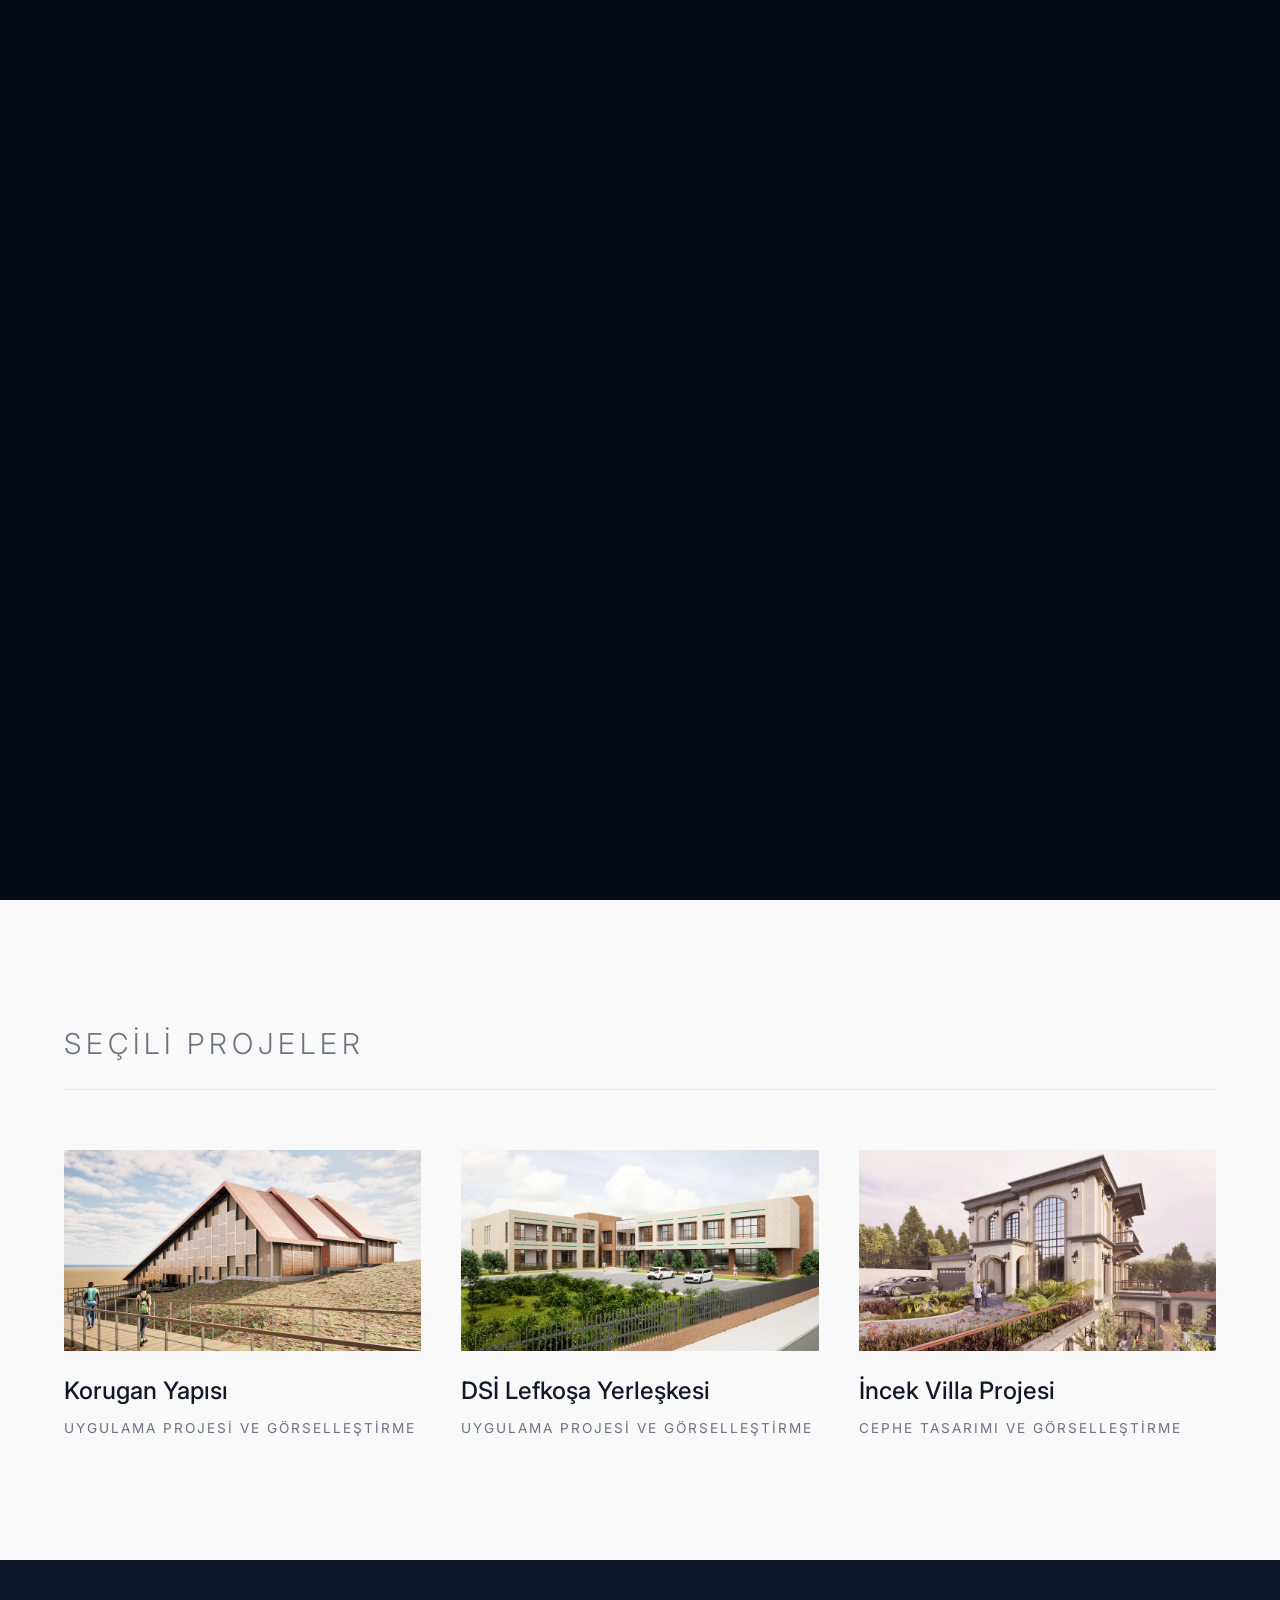
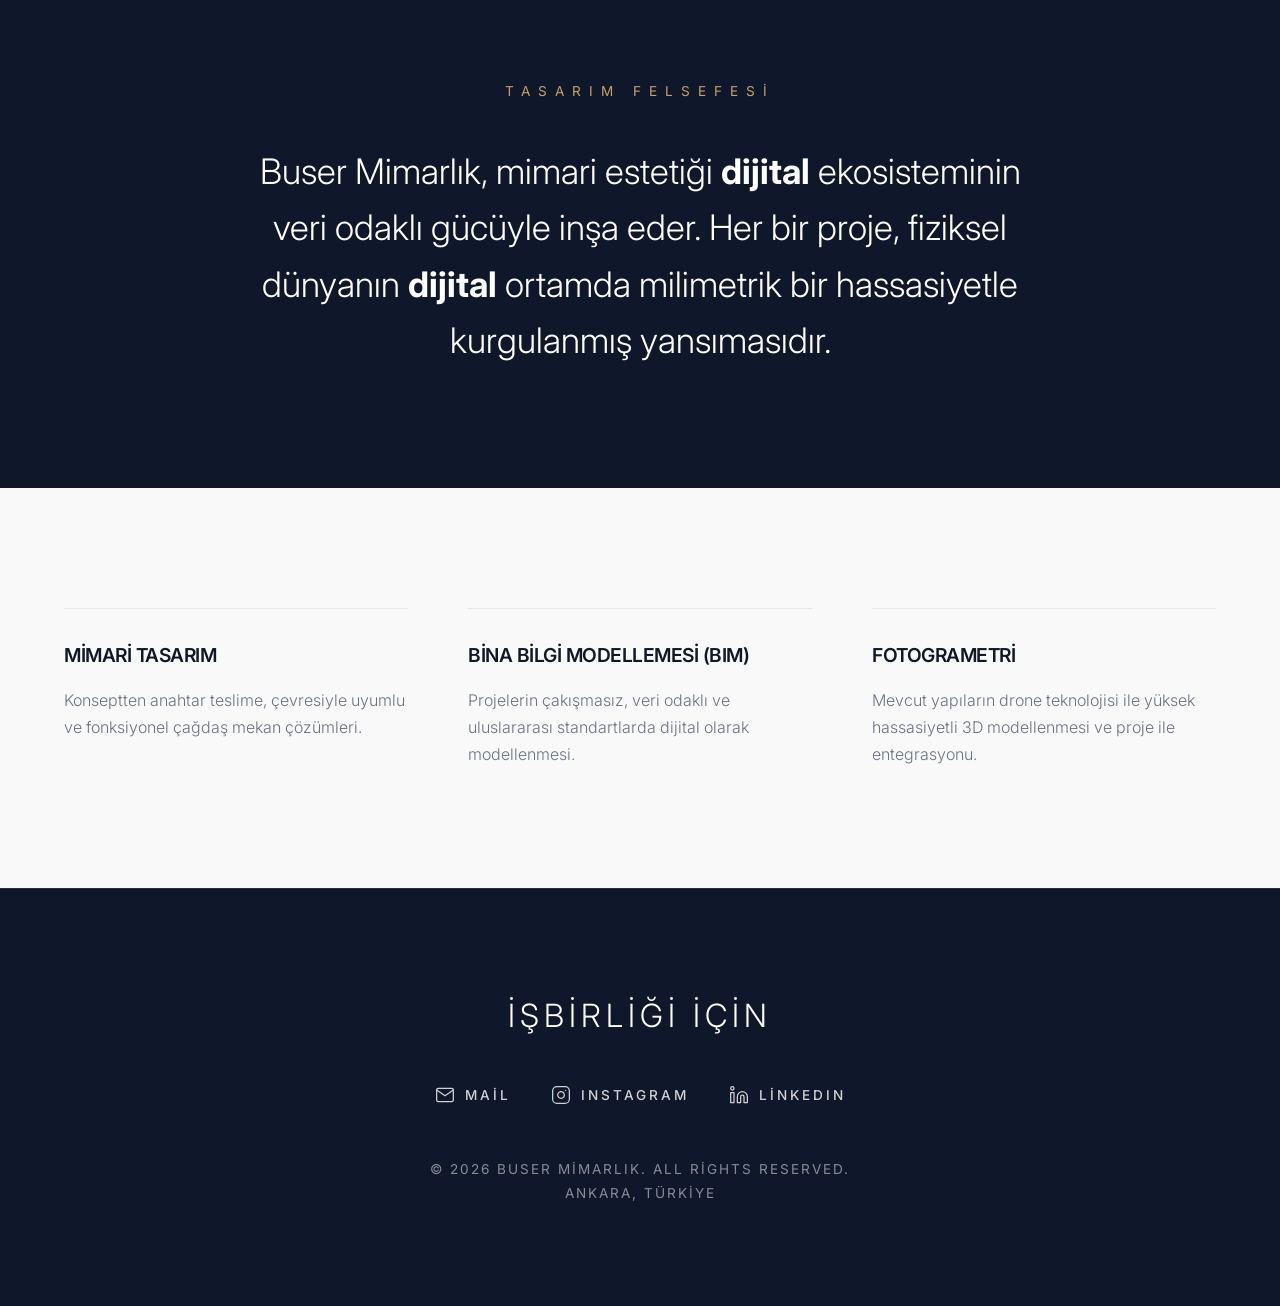
==== index.html @ 6a890575 "Update index.html" ====
<!DOCTYPE html>
<html lang="tr">
<head>
    <meta charset="UTF-8">
    <meta name="viewport" content="width=device-width, initial-scale=1.0">
    <title>Buser Mimarlık | Ankara Mimari Tasarım & BIM Merkezi</title>
    <meta name="description" content="Ankara merkezli Buser Mimarlık; BIM, Revit, Fotogrametri ve yenilikçi mimari tasarım alanlarında profesyonel hizmet sunmaktadır.">
    <meta name="keywords" content="Buser Mimarlık, Ankara Mimarlık Ofisi, BIM, Revit Tasarım, Fotogrametri, Mimari Proje">
    <meta name="author" content="Buser Mimarlık">
    <meta name="robots" content="index, follow">

    <link href="https://fonts.googleapis.com/css2?family=Inter:wght@300;400;500;600&family=Playfair+Display:wght@400;600&display=swap" rel="stylesheet">

    <style>
        /* AKICI KAYDIRMA */
        html { scroll-behavior: smooth; }

        /* KURUMSAL RENKLER VE TEMA (GÜNDÜZ MODU) */
        :root {
            --bg-dark: #0f172a; 
            --bg-light: #f9f9f9; 
            --bg-footer: #f3f4f6;
            --text-dark: #111827; 
            --text-light: #ffffff;
            --text-gray: #6b7280;
            --accent: #c9a063; 
            --border-color: #e5e7eb;
            --nav-bg: rgba(249, 249, 249, 0.95);
            --bg-about-modal: rgba(249, 249, 249, 0.75); 
            --transition-speed: 0.8s;
        }

        /* GECE MODU RENKLERİ */
        body.dark-theme {
            --bg-light: #040a14; 
            --bg-footer: #02050a; 
            --text-dark: #f8fafc; 
            --text-gray: #8ba0b5;
            --border-color: #0f1c30; 
            --nav-bg: rgba(4, 10, 20, 0.95);
            --bg-about-modal: rgba(4, 10, 20, 0.85); 
        }

        * { margin: 0; padding: 0; box-sizing: border-box; }

        body {
            font-family: 'Inter', sans-serif;
            background-color: var(--bg-dark); 
            color: var(--text-dark);
            line-height: 1.7;
            overflow-x: hidden;
            transition: background-color 0.5s ease, color 0.5s ease; 
        }
        /* --- YENİ: VİDEOLU AÇILIŞ (INTRO) EKRANI --- */
        #intro-screen {
            position: fixed; top: 0; left: 0; width: 100vw; height: 100vh;
            background-color: #040a14; /* Videonun arka planına uygun koyu renk */
            z-index: 9999; 
            display: flex; justify-content: center; align-items: center;
            transition: opacity 1s ease, visibility 1s ease;
        }
        
        #intro-video {
            width: 100%; height: 100%; 
            /* object-fit: cover videoyu tam ekrana yayar. Eğer logonun kesilmesini istemiyorsan 'contain' yapabilirsin */
            object-fit: cover; 
            pointer-events: none; /* Videoya tıklanmasını engeller */
        }

        /* Intro ekranını gizlemek için kullanılacak sınıf */
        .fade-out {
            opacity: 0;
            visibility: hidden;
        }

        /* 3D MESH ANİMASYONU CANVAS ALANI */
        #mesh-canvas {
            position: fixed; top: 0; left: 0; width: 100vw; height: 100vh;
            z-index: 1; pointer-events: none;
        }

        /* NAVBAR (MENÜ) */
        nav {
            position: fixed; top: 0; width: 100%; padding: 20px 50px;
            display: flex; justify-content: space-between; align-items: center;
            z-index: 100; background: var(--nav-bg);
            backdrop-filter: blur(10px); box-shadow: 0 1px 5px rgba(0,0,0,0.05);
            transition: all 0.5s ease;
        }
        .brand { display: flex; align-items: center; gap: 15px; text-decoration: none; }
/* YÜKLENEN LOGONUN YAZI İLE SENKRONİZE PARLAMASI */
        .brand img { 
            height: 40px; 
            width: auto; 
            /* Yazıdaki 10 saniyelik sayaç animasyonu ile aynı sürede çalışır */
            animation: logoDigitalGlow 6s infinite cubic-bezier(0.2, 0.8, 0.2, 1);
        }

        /* Logonun etrafına gölge (Drop Shadow) ile parlama verme */
        @keyframes logoDigitalGlow {
            0%, 50%, 100% { filter: drop-shadow(0 0 0px transparent); }
            52%, 94% { filter: drop-shadow(0 0 10px #0ea5e9) drop-shadow(0 0 20px #0ea5e9); } /* Gök mavisi elektriklenme */
            55%, 90% { filter: drop-shadow(0 0 10px rgba(201, 160, 99, 0.6)); } /* Bronz/Altın parlama */
        }
        .brand span { font-size: 20px; letter-spacing: 2px; font-weight: 600; color: var(--text-dark); transition: color 0.5s ease;}
        
        .nav-right { display: flex; align-items: center; gap: 40px; }
        .nav-links { list-style: none; display: flex; gap: 40px; }
        .nav-links li a { color: var(--text-dark); text-decoration: none; text-transform: uppercase; font-size: 12px; letter-spacing: 3px; font-weight: 500; transition: color 0.3s ease; cursor: pointer; }
        .nav-links li a:hover { color: var(--accent); }

/* --- DİJİTAL LOGO ANİMASYONU (SAYAÇ EFEKTİ VE BOŞLUKLU YAPI) --- */
        .brand-text-wrapper {
            display: flex;
            align-items: center;
            font-size: 20px;
            letter-spacing: 2px;
            font-weight: 600;
            color: var(--text-dark);
            overflow: hidden;
        }

        /* Tüm harfler (B, IM ve USER) aynı renk ve parlama döngüsüne girer (Siyah kalmaz) */
        .b-letter, .user-letters {
            animation: textDigitalGlow 6s infinite cubic-bezier(0.2, 0.8, 0.2, 1);
        }

        .im-letters {
            display: inline-block;
            max-width: 0; 
            opacity: 0;
            overflow: hidden;
            white-space: nowrap;
            /* YENİ: steps(3) komutu harflerin kayarak değil, 3 adımda "tık-tık-tık" (sayaç gibi) açılmasını sağlar */
            animation: textDigitalGlow 6s infinite, counterTick 6s infinite steps(3, end);
        }

        /* 1. Tüm yazının anlık mavi parlayıp Bronza dönme efekti */
        @keyframes textDigitalGlow {
            0%, 50%, 100% { color: var(--text-dark); text-shadow: none; }
            52%, 94% { color: #0ea5e9; text-shadow: 0 0 12px #0ea5e9, 0 0 20px #0ea5e9; } /* Sayaç açılırken ve kapanırken dijital mavi */
            55%, 90% { color: var(--accent); text-shadow: 0 0 15px rgba(201, 160, 99, 0.5); } /* BIM USER okunurken altın/bronz parlama */
        }

        /* 2. IM harflerinin sayaç gibi (tık-tık) açılıp kapanma efekti */
        @keyframes counterTick {
            0%, 50%, 100% { max-width: 0; opacity: 0; }
            52% { opacity: 1; } /* Mavi parlama anında görünür olmaya başla */
            55%, 90% { max-width: 40px; opacity: 1; } /* 3 adımda (I -> M -> Boşluk) tam açılır ve bekler */
            94% { max-width: 0; opacity: 1; } /* Hızla geri sayarak kapanır */
        }
        
        /* TEMA DEĞİŞTİRME BUTONU VE SVG AYARLARI */
        .theme-switch { cursor: pointer; display: flex; align-items: center; justify-content: center; color: var(--text-dark); transition: transform 0.3s ease, color 0.5s ease; }
        .theme-switch:hover { transform: scale(1.1) rotate(10deg); color: var(--accent); }
        .theme-switch svg { width: 22px; height: 22px; transition: all 0.3s ease; }
        
        .icon-sun { display: none; }
        .icon-moon { display: block; }
        body.dark-theme .icon-sun { display: block; }
        body.dark-theme .icon-moon { display: none; }

        .menu-btn { display: none; font-size: 28px; cursor: pointer; color: var(--text-dark); }

        /* BÖLÜM (SECTION) YAPILARI VE Z-INDEX SANDVİÇİ */
        section { width: 100%; }
        .container { max-width: 1400px; margin: 0 auto; padding: 120px 5vw; }

        .light-section { position: relative; z-index: 2; background-color: var(--bg-light); transition: background-color 0.5s ease; }
        .dark-section { position: relative; z-index: 0; background-color: transparent; color: var(--text-light); }
        .dark-section .container, .dark-section .hero-content { position: relative; z-index: 2; }

        /* HERO BÖLÜMÜ (GİRİŞ EKRANI) */
        .hero { 
            position: relative; width: 100%; height: 100vh; display: flex; flex-direction: column; 
            justify-content: center; align-items: center; text-align: center; z-index: 0; padding: 0 20px;
            background: linear-gradient(rgba(10, 10, 12, 0.85), rgba(10, 10, 12, 0.95)), 
                        url('images/hero-arkaplan.jpg') center/cover no-repeat; 
        }
        .hero h1 { font-size: clamp(2.5rem, 6vw, 4.5rem); font-weight: 300; letter-spacing: -2px; line-height: 1.1; margin-bottom: 20px; color: var(--text-light); }
        .hero p { font-size: 1.1rem; font-weight: 300; letter-spacing: 5px; text-transform: uppercase; color: var(--accent); margin-bottom: 50px; }
        .hero-btn { border: 1px solid var(--accent); padding: 15px 40px; color: var(--text-light); text-decoration: none; text-transform: uppercase; letter-spacing: 3px; font-size: 12px; transition: all 0.3s ease; }
        .hero-btn:hover { background-color: var(--accent); color: var(--bg-dark); }

        .section-title { font-size: 1.8rem; font-weight: 300; margin-bottom: 60px; text-transform: uppercase; letter-spacing: 5px; color: var(--text-gray); border-bottom: 1px solid var(--border-color); padding-bottom: 20px; transition: border-color 0.5s ease; }

        /* PROJELER ALANI */
        .grid-container { display: grid; grid-template-columns: repeat(auto-fit, minmax(350px, 1fr)); gap: 40px; }
        .project-card { cursor: pointer; position: relative; }
        .project-img-wrapper { overflow: hidden; aspect-ratio: 16/9; background-color: #f3f4f6; margin-bottom: 20px; }
        .project-img { width: 100%; height: 100%; object-fit: cover; transition: transform 0.7s ease; }
        .project-card:hover .project-img { transform: scale(1.05); }
        .project-info h3 { font-size: 1.5rem; font-weight: 500; color: var(--text-dark); transition: color 0.3s ease;}
        .project-card:hover .project-info h3 { color: var(--accent); }
        .project-info p { color: var(--text-gray); font-size: 0.85rem; text-transform: uppercase; letter-spacing: 2px; margin-top: 5px; }

        /* VİZYON ALANI */
        .about-content { text-align: center; max-width: 900px !important; }
        .about-subtitle { font-size: 0.85rem; text-transform: uppercase; letter-spacing: 8px; color: var(--accent); margin-bottom: 40px; display: block; }
        .about-text { font-size: 2.2rem; font-weight: 300; line-height: 1.6; }

        /* UZMANLIK ALANI */
        .services-grid { display: grid; grid-template-columns: repeat(auto-fit, minmax(300px, 1fr)); gap: 60px; }
        .service-item { border-top: 1px solid var(--border-color); padding-top: 30px; transition: border-color 0.5s ease; }
        .service-item h3 { font-size: 1.2rem; font-weight: 600; margin-bottom: 15px; text-transform: uppercase; letter-spacing: -0.5px; }
        .service-item p { color: var(--text-gray); font-weight: 300; }

        /* İLETİŞİM VE FOOTER */
        footer { 
            text-align: center; background-color: transparent; 
            border-top: 1px solid rgba(255, 255, 255, 0.1); position: relative; z-index: 0; 
        }
        footer .container { padding: 100px 20px; position: relative; z-index: 2; color: var(--text-light); }
        footer h2 { font-size: 2rem; font-weight: 300; text-transform: uppercase; letter-spacing: 5px; margin-bottom: 40px; }
        
        /* GÜNCELLENDİ: Sosyal Linkler ve İkonlar */
        .social-links { 
            display: flex; justify-content: center; gap: 40px; margin-bottom: 50px; flex-wrap: wrap; 
        }
        .social-links a { 
            display: flex; align-items: center; gap: 10px; /* İkon ve metni yan yana hizalar */
            color: var(--text-light); text-decoration: none; text-transform: uppercase; 
            letter-spacing: 3px; font-size: 0.85rem; font-weight: 500; 
            transition: all 0.3s ease; position: relative; opacity: 0.8; 
        }
        /* İkonların zıplama efekti */
        .social-links a svg { transition: transform 0.3s ease; width: 20px; height: 20px; }
        .social-links a:hover { color: var(--accent); opacity: 1; }
        .social-links a:hover svg { transform: translateY(-3px); }
        
        /* Alt çizgi efekti (Sadece metin kısmı altında kalsın diye left/width ayarını güncelledik) */
        .social-links a::after { content: ''; position: absolute; width: 0; height: 1px; bottom: -5px; left: 0; background-color: var(--accent); transition: width 0.3s ease; }
        .social-links a:hover::after { width: 100%; }
        
        .footer-bottom { 
            color: rgba(255, 255, 255, 0.5); font-size: 0.85rem; text-transform: uppercase; 
            letter-spacing: 2px; margin-top: 20px; line-height: 1.8;
        }

        /* --- BAŞA DÖN BUTONU --- */
        #scrollTopBtn {
            position: fixed; bottom: 40px; right: 40px; width: 50px; height: 50px;
            background-color: var(--accent); color: #fff; border-radius: 50%;
            display: flex; align-items: center; justify-content: center;
            cursor: pointer; z-index: 99; opacity: 0; visibility: hidden;
            transform: translateY(20px); transition: all 0.4s ease;
            box-shadow: 0 4px 15px rgba(0,0,0,0.2); border: none; outline: none;
        }
        #scrollTopBtn.show { opacity: 1; visibility: visible; transform: translateY(0); }
        #scrollTopBtn:hover { background-color: var(--text-dark); transform: translateY(-5px); }
        #scrollTopBtn svg { width: 24px; height: 24px; }

        /* --- GENEL MODAL AYARLARI --- */
        .modal-overlay { display: none; position: fixed; top: 0; left: 0; width: 100%; height: 100%; background-color: rgba(10, 10, 12, 0.9); backdrop-filter: blur(8px); z-index: 1000; overflow-y: auto; padding: 40px 20px; opacity: 0; transition: opacity 0.4s ease; }
        .modal-overlay.active { display: block; opacity: 1; }
        .modal-close-btn { position: absolute; top: 20px; right: 25px; font-size: 40px; font-weight: 300; color: #ffffff; cursor: pointer; z-index: 10; line-height: 1; transition: color 0.3s ease; text-shadow: 0 2px 4px rgba(0,0,0,0.5); }
        .modal-close-btn:hover { color: var(--accent); }
        
        /* PROJE MODALI ÖZEL */
        .modal-content { background-color: var(--bg-light); max-width: 1000px; margin: 0 auto; position: relative; border-radius: 4px; overflow: hidden; transform: translateY(50px); transition: transform 0.4s ease, background-color 0.5s ease; }
        .modal-overlay.active .modal-content { transform: translateY(0); }
        .modal-header-img { width: 100%; height: 50vh; object-fit: cover; }
        .modal-body { padding: 50px; }
        .modal-title { font-size: 2.5rem; font-weight: 400; font-family: 'Playfair Display', serif; color: var(--text-dark); margin-bottom: 10px; transition: color 0.5s ease; }
        .modal-category { font-size: 0.9rem; text-transform: uppercase; letter-spacing: 3px; color: var(--accent); margin-bottom: 30px; }
        .modal-desc { font-size: 1.1rem; color: var(--text-gray); line-height: 1.8; margin-bottom: 40px; transition: color 0.5s ease;}
        .modal-gallery { display: grid; grid-template-columns: repeat(auto-fit, minmax(250px, 1fr)); gap: 20px; }
        .modal-gallery img { width: 100%; aspect-ratio: 4/3; object-fit: cover; border-radius: 2px; }

        /* HAKKIMDA MODALI (BUZLU CAM EFEKTİ) */
        #aboutMeModal.modal-overlay {
            background-color: rgba(10, 10, 12, 0.4); 
            backdrop-filter: none; 
        }
        #aboutMeModal .modal-content {
            background-color: var(--bg-about-modal); 
            backdrop-filter: blur(15px); 
            -webkit-backdrop-filter: blur(15px);
            border: 1px solid rgba(201, 160, 99, 0.3); 
            box-shadow: 0 25px 50px rgba(0,0,0,0.3);
        }
        
        .about-me-grid { display: grid; grid-template-columns: 1fr 1.5fr; gap: 40px; padding: 50px; }
        .about-me-img-wrapper { width: 100%; aspect-ratio: 3/4; overflow: hidden; border-radius: 4px; }
        .about-me-img { width: 100%; height: 100%; object-fit: cover; }
        .cv-section-title { font-size: 1.1rem; font-weight: 600; color: var(--text-dark); margin-top: 30px; margin-bottom: 10px; text-transform: uppercase; letter-spacing: 2px; transition: color 0.5s ease; }
        .cv-list { list-style: none; color: var(--text-gray); line-height: 1.8; font-weight: 300; transition: color 0.5s ease; }
        .cv-list li { margin-bottom: 5px; }

        /* AŞAĞI KAYDIRMA ANİMASYONLARI */
        .hidden-anim { opacity: 0; transform: translateY(40px); transition: all var(--transition-speed) ease-out; }
        .show-anim { opacity: 1; transform: translateY(0); }

/* MOBİL EKRAN UYUMU */
        @media screen and (max-width: 768px) {
            nav { padding: 15px 20px; }
            .menu-btn { display: block; }
            .nav-links { position: absolute; top: 70px; left: -100%; flex-direction: column; background-color: var(--nav-bg); width: 100%; text-align: center; padding: 30px 0; transition: left 0.4s ease; gap: 25px; }
            .nav-links.active { left: 0; }
            .about-me-grid { grid-template-columns: 1fr; padding: 30px 20px; }
            .about-me-img-wrapper { aspect-ratio: 1/1; }
            .modal-body { padding: 30px 20px; }
            #scrollTopBtn { bottom: 20px; right: 20px; width: 40px; height: 40px; }
            
            /* ---> YENİ EKLENEN KISIM BURASI <--- */
            
            /* Mobilde açılış ekranının arka planını bembeyaz yapar */
            #intro-screen {
                background-color: #ffffff; 
            }

            /* Mobilde videonun kesilmesini engeller */
            #intro-video { 
                object-fit: contain; 
                padding: 20px; 
            }
        }
    </style>
</head>
<body>

    <div id="intro-screen">
        <video id="intro-video" muted autoplay playsinline>
            <source src="images/intro.mp4" type="video/mp4">
            Tarayıcınız video etiketini desteklemiyor.
        </video>
    </div>

    <canvas id="mesh-canvas"></canvas>

<nav>
        <a href="#home" class="brand">
            <img src="images/BUSERMIM-LOGO1.png" alt="Buser Mimarlık Logosu">
            <div class="brand-text-wrapper">
                <span class="b-letter">B</span><span class="im-letters">IM&nbsp;</span><span class="user-letters">USER</span>
            </div>
        </a>
        
        <div class="nav-right">
            <ul class="nav-links" id="navLinks">
                <li><a href="#projects" onclick="toggleMenu()">Projeler</a></li>
                <li><a href="#about" onclick="toggleMenu()">Vizyon</a></li>
                <li><a href="#services" onclick="toggleMenu()">Uzmanlık</a></li>
                <li><a onclick="openAboutModal(); toggleMenu();">Hakkımda</a></li>
                <li><a href="#contact" onclick="toggleMenu()">İletişim</a></li>
            </ul>
            
            <div class="theme-switch" onclick="toggleTheme()" title="Temayı Değiştir">
                <svg class="icon-moon" xmlns="http://www.w3.org/2000/svg" viewBox="0 0 24 24" fill="none" stroke="currentColor" stroke-width="1.5" stroke-linecap="round" stroke-linejoin="round">
                    <path d="M21 12.79A9 9 0 1 1 11.21 3 7 7 0 0 0 21 12.79z"></path>
                </svg>
                <svg class="icon-sun" xmlns="http://www.w3.org/2000/svg" viewBox="0 0 24 24" fill="none" stroke="currentColor" stroke-width="1.5" stroke-linecap="round" stroke-linejoin="round">
                    <circle cx="12" cy="12" r="5"></circle>
                    <line x1="12" y1="1" x2="12" y2="3"></line>
                    <line x1="12" y1="21" x2="12" y2="23"></line>
                    <line x1="4.22" y1="4.22" x2="5.64" y2="5.64"></line>
                    <line x1="18.36" y1="18.36" x2="19.78" y2="19.78"></line>
                    <line x1="1" y1="12" x2="3" y2="12"></line>
                    <line x1="21" y1="12" x2="23" y2="12"></line>
                    <line x1="4.22" y1="19.78" x2="5.64" y2="18.36"></line>
                    <line x1="18.36" y1="5.64" x2="19.78" y2="4.22"></line>
                </svg>
            </div>
            <div class="menu-btn" onclick="toggleMenu()">☰</div>
        </div>
    </nav>

    <section id="home" class="hero dark-section">
        <div class="hero-content hidden-anim">
            <h1>Dijital Hassasiyet. <br> Mimari Gerçeklik.</h1>
            <p>BIM & İnovatif Uygulanabilir Tasarımlar</p>
            <a href="#projects" class="hero-btn">İşleri Keşfet</a>
        </div>
    </section>

    <section id="projects" class="light-section">
        <div class="container">
            <h2 class="section-title hidden-anim">Seçili Projeler</h2>
            <div class="grid-container" id="project-container"></div>
        </div>
    </section>

    <section id="about" class="dark-section">
        <div class="container about-content hidden-anim">
            <span class="about-subtitle">Tasarım Felsefesi</span>
            <p class="about-text">
                Buser Mimarlık, mimari estetiği <strong>dijital</strong> ekosisteminin veri odaklı gücüyle inşa eder. Her bir proje, fiziksel dünyanın <strong>dijital</strong> ortamda milimetrik bir hassasiyetle kurgulanmış yansımasıdır.
            </p>
        </div>
    </section>

    <section id="services" class="light-section">
        <div class="container">
            <div class="services-grid">
                <div class="service-item hidden-anim" style="transition-delay: 0s;">
                    <h3>Mimari Tasarım</h3>
                    <p>Konseptten anahtar teslime, çevresiyle uyumlu ve fonksiyonel çağdaş mekan çözümleri.</p>
                </div>
                <div class="service-item hidden-anim" style="transition-delay: 0.2s;">
                    <h3>Bina Bilgi Modellemesi (BIM)</h3>
                    <p>Projelerin çakışmasız, veri odaklı ve uluslararası standartlarda dijital olarak modellenmesi.</p>
                </div>
                <div class="service-item hidden-anim" style="transition-delay: 0.4s;">
                    <h3>Fotogrametri</h3>
                    <p>Mevcut yapıların drone teknolojisi ile yüksek hassasiyetli 3D modellenmesi ve proje ile entegrasyonu.</p>
                </div>
            </div>
        </div>
    </section>

    <footer id="contact" class="dark-section">
        <div class="container hidden-anim">
            <h2>İşbirliği İçin</h2>
            
            <div class="social-links">
                <a href="mailto:info@busermimarlik.com" title="Bize E-posta Gönderin">
                    <svg xmlns="http://www.w3.org/2000/svg" viewBox="0 0 24 24" fill="none" stroke="currentColor" stroke-width="1.5" stroke-linecap="round" stroke-linejoin="round">
                        <path d="M4 4h16c1.1 0 2 .9 2 2v12c0 1.1-.9 2-2 2H4c-1.1 0-2-.9-2-2V6c0-1.1.9-2 2-2z"></path>
                        <polyline points="22,6 12,13 2,6"></polyline>
                    </svg>
                    Mail
                </a>
                
                <a href="https://www.instagram.com/busermimarlik/" target="_blank" title="Instagram Profilimiz">
                    <svg xmlns="http://www.w3.org/2000/svg" viewBox="0 0 24 24" fill="none" stroke="currentColor" stroke-width="1.5" stroke-linecap="round" stroke-linejoin="round">
                        <rect x="2" y="2" width="20" height="20" rx="5" ry="5"></rect>
                        <path d="M16 11.37A4 4 0 1 1 12.63 8 4 4 0 0 1 16 11.37z"></path>
                        <line x1="17.5" y1="6.5" x2="17.51" y2="6.5"></line>
                    </svg>
                    Instagram
                </a>
                
                <a href="https://tr.linkedin.com/company/busermimarlik" target="_blank" title="LinkedIn Profilimiz">
                    <svg xmlns="http://www.w3.org/2000/svg" viewBox="0 0 24 24" fill="none" stroke="currentColor" stroke-width="1.5" stroke-linecap="round" stroke-linejoin="round">
                        <path d="M16 8a6 6 0 0 1 6 6v7h-4v-7a2 2 0 0 0-2-2 2 2 0 0 0-2 2v7h-4v-7a6 6 0 0 1 6-6z"></path>
                        <rect x="2" y="9" width="4" height="12"></rect>
                        <circle cx="4" cy="4" r="2"></circle>
                    </svg>
                    LinkedIn
                </a>
            </div>
            
            <p class="footer-bottom">
                &copy; <span id="currentYear"></span> Buser Mimarlık. All Rights Reserved. <br>
                Ankara, Türkiye
            </p>
            
        </div>
    </footer>

    <div id="projectModal" class="modal-overlay">
        <div class="modal-content">
            <span class="modal-close-btn" onclick="closeModal()">&times;</span>
            <img id="modalImg" src="" alt="Proje Kapak Fotoğrafı" class="modal-header-img">
            <div class="modal-body">
                <h2 id="modalTitle" class="modal-title">Proje Adı</h2>
                <p id="modalCategory" class="modal-category">Kategori / Yıl</p>
                <p id="modalDesc" class="modal-desc">Proje detayı...</p>
                <div id="modalGallery" class="modal-gallery"></div>
            </div>
        </div>
    </div>

    <div id="aboutMeModal" class="modal-overlay">
        <div class="modal-content">
            <span class="modal-close-btn" onclick="closeAboutModal()">&times;</span>
            
            <div class="about-me-grid">
                <div class="about-me-img-wrapper">
                    <img src="images/senin-fotografin.jpg" alt="Halil Sertaç Dayılar" class="about-me-img" onerror="this.src='https://images.unsplash.com/photo-1560250097-0b93528c311a?q=80&w=800'">
                </div>
                
                <div class="about-me-text">
                    <h2 class="modal-title">Halil Sertaç Dayılar</h2>
                    <p class="modal-category">Kurucu Mimar & BIM Uzmanı</p>
                    
                    <p class="modal-desc">
                        Mimari tasarımı veri odaklı teknolojilerle birleştiren yenilikçi bir vizyona sahibim. Estetik ve fonksiyonelliği, modern dünyanın ihtiyaçları ve sürdürülebilirlik ilkeleri çerçevesinde yeniden yorumluyorum.
                    </p>
                    
                    <h4 class="cv-section-title">Eğitim</h4>
                    <ul class="cv-list">
                        <li>• Yıldız Teknik Üniversitesi - Mimarlık Fakültesi</li>
                        <li>• BuildingSMART Profesyonel Sertifikasyon (PCERT)</li>
                        <li>• İleri Seviye Revit Eğitimi (TMMOB İstanbul Büyükkent Şubesi)</li>
                    </ul>

                    <h4 class="cv-section-title">Uzmanlık & Yazılım</h4>
                    <ul class="cv-list">
                        <li>• BIM (Building Information Modeling)</li>
                        <li>• Autodesk Revit, Navisworks</li>
                        <li>• Fotogrametri & 3D Modelleme</li>
                    </ul>
                    
                    <h4 class="cv-section-title">Deneyim</h4>
                    <ul class="cv-list">
                        <li>• BUSER Mimarlık - Kurucu (Günümüz)</li>
                        <li>• NKY Mimarlık / Proje Koordinatörü-BIM Manager</li>
                        <li>• EMAY Uluslararası Mühendislik ve Müşavirlik A.Ş / Proje Koordinatörü-BIM Coordinator</li>
                        <li>• İLTAY Mimarlık / Proje Koordinatörü</li>
                        <li>• ULUS Mimarlık / Proje Koordinatörü</li>
                        <li>• DNA Mimarlık / Mimar</li>
                    </ul>
                </div>
            </div>
        </div>
    </div>

    <button id="scrollTopBtn" onclick="scrollToTop()" title="Başa Dön">
        <svg xmlns="http://www.w3.org/2000/svg" viewBox="0 0 24 24" fill="none" stroke="currentColor" stroke-width="1.5" stroke-linecap="round" stroke-linejoin="round">
            <line x1="12" y1="19" x2="12" y2="5"></line>
            <polyline points="5 12 12 5 19 12"></polyline>
        </svg>
    </button>

    <script>
        // --- YENİ: VİDEO BİTİŞ KONTROLÜ ---
        window.addEventListener('DOMContentLoaded', () => {
            const introScreen = document.getElementById('intro-screen');
            const introVideo = document.getElementById('intro-video');

            if (introVideo) {
                // Video oynamayı bitirdiğinde tetiklenecek olay
                introVideo.addEventListener('ended', () => {
                    // Saydamlaştırma sınıfını ekle
                    introScreen.classList.add('fade-out');
                    
                    // Geçiş animasyonu (1 saniye) bittikten sonra arkadan tamamen kaldır
                    setTimeout(() => { 
                        introScreen.style.display = 'none'; 
                    }, 1000);
                });

                // Güvenlik önlemi (Fallback):
                // Eğer video herhangi bir sebepten yüklenmezse veya hata verirse, site kilitli kalmasın diye
                // 6 saniye sonra intro ekranını otomatik olarak kapatırız.
                setTimeout(() => {
                    if(introScreen.style.display !== 'none') {
                        introScreen.classList.add('fade-out');
                        setTimeout(() => { introScreen.style.display = 'none'; }, 1000);
                    }
                }, 6000);
            }
        });

        // OTOMATİK YIL GÜNCELLEMESİ
        document.getElementById("currentYear").innerText = new Date().getFullYear();

        // TEMA DEĞİŞTİRME FONKSİYONU
        function toggleTheme() { document.body.classList.toggle('dark-theme'); }

        // 3D MESH CANVAS ANİMASYONU
        const canvas = document.getElementById('mesh-canvas');
        const ctx = canvas.getContext('2d');
        let particlesArray = [];
        let mouse = { x: null, y: null, radius: 130 }

        window.addEventListener('mousemove', function(event) { mouse.x = event.x; mouse.y = event.y; });
        window.addEventListener('mouseout', function() { mouse.x = undefined; mouse.y = undefined; });

        function setCanvasSize() { canvas.width = window.innerWidth; canvas.height = window.innerHeight; }

        class Particle {
            constructor() {
                this.x = Math.random() * canvas.width; this.y = Math.random() * canvas.height; 
                this.size = Math.random() * 2 + 1; this.speedX = Math.random() * 1 - 0.5; this.speedY = Math.random() * 1 - 0.5; 
            }
            update() {
                this.x += this.speedX; this.y += this.speedY;
                if (this.x < 0 || this.x > canvas.width) this.speedX *= -1;
                if (this.y < 0 || this.y > canvas.height) this.speedY *= -1;

                if (mouse.x != undefined && mouse.y != undefined) {
                    let dx = mouse.x - this.x; let dy = mouse.y - this.y;
                    let distance = Math.sqrt(dx * dx + dy * dy); 
                    if (distance < mouse.radius) {
                        const forceDirectionX = dx / distance; const forceDirectionY = dy / distance;
                        this.x -= forceDirectionX * 2; this.y -= forceDirectionY * 2;
                    }
                }
            }
            draw() {
                ctx.beginPath(); ctx.arc(this.x, this.y, this.size, 0, Math.PI * 2);
                ctx.fillStyle = 'rgba(201, 160, 99, 0.7)'; ctx.fill();
            }
        }

        function initMesh() {
            particlesArray = []; let numberOfParticles = (canvas.width * canvas.height) / 11000;
            for (let i = 0; i < numberOfParticles; i++) particlesArray.push(new Particle());
        }

        function animateMesh() {
            requestAnimationFrame(animateMesh); ctx.clearRect(0, 0, canvas.width, canvas.height); 
            for (let i = 0; i < particlesArray.length; i++) {
                particlesArray[i].update(); particlesArray[i].draw();
                for (let j = i; j < particlesArray.length; j++) {
                    const dx = particlesArray[i].x - particlesArray[j].x; const dy = particlesArray[i].y - particlesArray[j].y;
                    const distance = Math.sqrt(dx * dx + dy * dy);
                    if (distance < 120) {
                        ctx.beginPath(); ctx.strokeStyle = `rgba(201, 160, 99, ${1 - distance / 120})`; ctx.lineWidth = 0.8;
                        ctx.moveTo(particlesArray[i].x, particlesArray[i].y); ctx.lineTo(particlesArray[j].x, particlesArray[j].y);
                        ctx.stroke(); ctx.closePath();
                    }
                }
            }
        }

        window.addEventListener('resize', () => { setCanvasSize(); initMesh(); });
        setCanvasSize(); initMesh(); animateMesh();

        // MOBİL MENÜ
        function toggleMenu() { document.getElementById("navLinks").classList.toggle("active"); }

        // PROJELER VERİ TABANI
        const projeler = [
            { 
                ad: "Korugan Yapısı", tur: "Uygulama Projesi ve Görselleştirme", 
                gorsel: "images/korugan-1.jpg", 
                detay: "SEMA PROJE liderdiğinde, arkeolojik alanında kazı çalışmalarını ve eşsiz buluntuları doğa şartlarından korumak amacıyla tasarlanmış kanopi tasarımı. Tarihi dokuya zarar vermeden, çevresiyle uyumlu ve estetik bir strüktür kurgulanmıştır. Tüm çelik konstrüksiyon ve tarama verileri BIM süreçleriyle milimetrik olarak mimari ile koordine edilmiştir.", 
                galeri: ["images/korugan-2.jpg", "images/korugan-3.jpg"] 
            },
            { 
                ad: "DSİ Lefkoşa Yerleşkesi", tur: "Uygulama Projesi ve Görselleştirme", 
                gorsel: "images/dsi-1.jpg", 
                detay: "Devlet Su İşleri için tasarlanan modern ve fonksiyonel misafirhane, idari bina ve lojmanlardan oluşan bir yerleşke yapısının uygulama projeleri yapılmıştır. Enerji verimliliği ön planda tutularak, yerel cephe malzemeleri ile çift cidarlı mekanik giydirme cepheler tasarımın ana karakterini oluşturmuştur.Güneş enerjisi sitemleri ile sürdürülebilir bir yerleşke tasarımı hedeflenmiştir.", 
                galeri: ["images/dsi-2.jpg", "images/dsi-3.jpg"] 
            },
            { 
                ad: "İncek Villa Projesi", tur: "Cephe Tasarımı ve Görselleştirme", 
                gorsel: "images/villa-1.jpg", 
                detay: "Klasik mimarinin asaletini modern detaylarla harmanladığımız bu villa cephesi tasarımında, geniş cam yüzeyler ve kemerli formlarla aydınlık, ferah bir kompozisyon oluşturduk. Doğal taş dokulu yüzeylerin incelikli ferforje korkuluklar ve koyu renkli silmelerle zenginleştirildiği bu proje, yapıya zamansız ve prestijli bir karakter kazandırıyor.", 
                galeri: ["images/villa-2.jpg", "images/villa-3.jpg"] 
            }
        ];

        // PROJELERİ EKRANA BASMA
        const pContainer = document.getElementById('project-container');
        projeler.forEach((proje, index) => {
            const cardHTML = `
                <div class="project-card hidden-anim" style="transition-delay: ${index * 0.15}s;" onclick="openModal(${index})">
                    <div class="project-img-wrapper">
                        <img src="${proje.gorsel}" alt="${proje.ad}" class="project-img" onerror="this.src='https://images.unsplash.com/photo-1600596542815-ffad4c1539a9?q=80&w=800'">
                    </div>
                    <div class="project-info">
                        <h3>${proje.ad}</h3>
                        <p>${proje.tur}</p>
                    </div>
                </div>
            `;
            pContainer.innerHTML += cardHTML;
        });

        // MODAL KONTROLLERİ
        const projectModal = document.getElementById("projectModal");
        const aboutModal = document.getElementById("aboutMeModal");
        
        function openModal(index) {
            const secilenProje = projeler[index];
            document.getElementById("modalImg").src = secilenProje.gorsel;
            document.getElementById("modalTitle").innerText = secilenProje.ad;
            document.getElementById("modalCategory").innerText = secilenProje.tur;
            document.getElementById("modalDesc").innerText = secilenProje.detay;
            
            const galleryContainer = document.getElementById("modalGallery");
            galleryContainer.innerHTML = "";
            secilenProje.galeri.forEach(fotoUrl => {
                galleryContainer.innerHTML += `<img src="${fotoUrl}" alt="Galeri Görseli" onerror="this.style.display='none'">`;
            });

            projectModal.style.display = "block";
            setTimeout(() => { projectModal.classList.add("active"); }, 10);
            document.body.style.overflow = "hidden"; 
        }

        function closeModal() {
            projectModal.classList.remove("active");
            setTimeout(() => { projectModal.style.display = "none"; }, 400);
            document.body.style.overflow = "auto"; 
        }

        function openAboutModal() {
            document.getElementById('mesh-canvas').style.zIndex = "999"; 
            aboutModal.style.display = "block";
            setTimeout(() => { aboutModal.classList.add("active"); }, 10);
            document.body.style.overflow = "hidden";
        }

        function closeAboutModal() {
            aboutModal.classList.remove("active");
            setTimeout(() => { 
                aboutModal.style.display = "none"; 
                document.getElementById('mesh-canvas').style.zIndex = "1"; 
            }, 400);
            document.body.style.overflow = "auto";
        }

        window.addEventListener('click', function(event) {
            if (event.target === projectModal) { closeModal(); }
            if (event.target === aboutModal) { closeAboutModal(); }
        });

        document.addEventListener('keydown', function(event) { 
            if (event.key === "Escape") { closeModal(); closeAboutModal(); }
        });

        // BAŞA DÖN BUTONU MANTIĞI
        const scrollTopBtn = document.getElementById("scrollTopBtn");
        window.addEventListener("scroll", () => {
            if (window.scrollY > 400) {
                scrollTopBtn.classList.add("show");
            } else {
                scrollTopBtn.classList.remove("show");
            }
        });

        function scrollToTop() {
            window.scrollTo({ top: 0, behavior: "smooth" });
        }

        // SCROLL REVEAL (AŞAĞI KAYDIRMA ANİMASYONLARI)
        const observerElements = document.querySelectorAll('.hidden-anim');
        const observer = new IntersectionObserver((entries) => {
            entries.forEach((entry) => {
                if (entry.isIntersecting) { entry.target.classList.add('show-anim'); }
            });
        }, { threshold: 0.15 });
        observerElements.forEach((el) => observer.observe(el));
    </script>
</body>
</html>
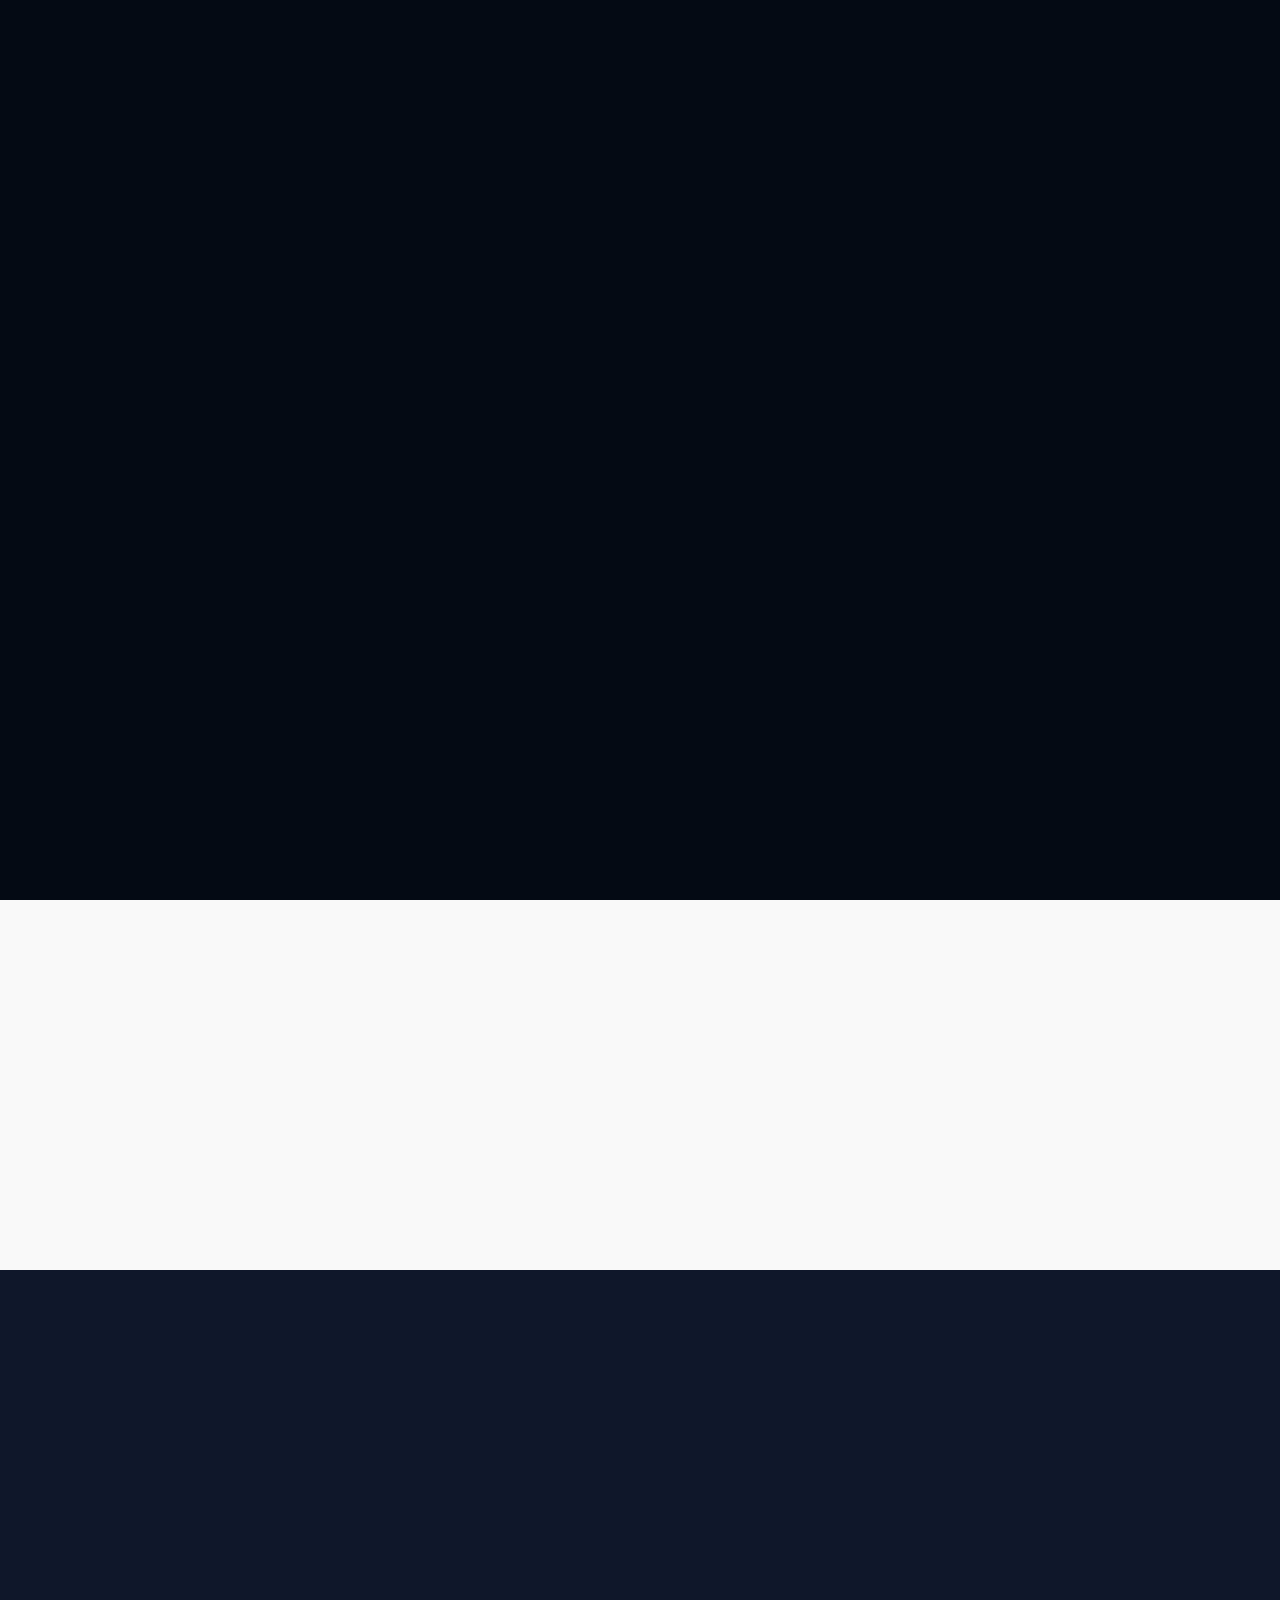
==== commit e9a32cbb: "Update index.html" ====
--- a/index.html
+++ b/index.html
@@ -413,7 +413,7 @@
             <h2>İşbirliği İçin</h2>
             
             <div class="social-links">
-                <a href="mailto:info@busermimarlik.com" title="Bize E-posta Gönderin">
+                <a href="mailto: info@busermimarlik.com" title="Bize E-posta Gönderin">
                     <svg xmlns="http://www.w3.org/2000/svg" viewBox="0 0 24 24" fill="none" stroke="currentColor" stroke-width="1.5" stroke-linecap="round" stroke-linejoin="round">
                         <path d="M4 4h16c1.1 0 2 .9 2 2v12c0 1.1-.9 2-2 2H4c-1.1 0-2-.9-2-2V6c0-1.1.9-2 2-2z"></path>
                         <polyline points="22,6 12,13 2,6"></polyline>
@@ -627,10 +627,34 @@
                 galeri: ["images/dsi-2.jpg", "images/dsi-3.jpg"] 
             },
             { 
+                ad: "Güneysu Kültür ve Spor Merkezi", tur: "Mimari Konsept & Avan Proje", 
+                gorsel: "images/guneysu-1.jpg", 
+                detay: "ECO.laud firmasının TOKİ için Rize Güneysu'da hayata geçirdiği Millet Bahçesi projesi dahilindeki Kültür ve Spor Tesisi'nin mimari tasarım ve avan projeleri tamamlanmıştır. Yapıda, geleneksel Türk mimarisi ile Karadeniz'in yöresel dokusu harmanlanarak modern bir mimari dille yeniden yorumlanmıştır.", 
+                galeri: ["images/guneysu-2.jpg", "images/guneysu-3.jpg"] 
+            }
+            { 
+                ad: "Ticaret Yapısı", tur: "Mimari Konsept & Avan Proje", 
+                gorsel: "images/tcrt-1.jpg", 
+                detay: "Tasarımı ECO.laud firmasına ait olan Amasya Hızırpaşa Mahallesi Millet Bahçesi projesi kapsamındaki ticaret yapısının konsept ve avan proje süreçleri tamamlanmıştır. Geleneksel kemer formları ve tuğla işçiliğinin geniş cam yüzeylerle modern bir dille yorumlandığı yapı, parkın doğal dokusuyla bütünleşen, şeffaf ve davetkar bir ticari alan olarak kurgulanmıştır.", 
+                galeri: ["images/tcrt-2.jpg", "images/tcrt-3.jpg"] 
+            }
+            { 
                 ad: "İncek Villa Projesi", tur: "Cephe Tasarımı ve Görselleştirme", 
                 gorsel: "images/villa-1.jpg", 
                 detay: "Klasik mimarinin asaletini modern detaylarla harmanladığımız bu villa cephesi tasarımında, geniş cam yüzeyler ve kemerli formlarla aydınlık, ferah bir kompozisyon oluşturduk. Doğal taş dokulu yüzeylerin incelikli ferforje korkuluklar ve koyu renkli silmelerle zenginleştirildiği bu proje, yapıya zamansız ve prestijli bir karakter kazandırıyor.", 
                 galeri: ["images/villa-2.jpg", "images/villa-3.jpg"] 
+            }
+            { 
+                ad: "Four Vision Villa Sitesi", tur: "Cephe Tasarımı ve Görselleştirme", 
+                gorsel: "images/fv-1.jpg", 
+                detay: "Kıbrıs'ın eşsiz atmosferiyle bütünleşen Four Vision Villa Sitesi projesi için cephe tasarımı ve yüksek kaliteli mimari görselleştirme hizmetleri sunduk. Açılı taş yüzeylerin ve organik formların tropikal peyzajla iç içe geçtiği projede, Akdeniz yaşam tarzının konfor ve lüksünü yansıtan yenilikçi bir mimari dil kurguladık.", 
+                galeri: ["images/fv-2.jpg", "images/fv-3.jpg"] 
+            }
+            { 
+                ad: "CTS Konut Projesi", tur: "Cephe Tasarımı ve Görselleştirme", 
+                gorsel: "images/cts-1.jpg", 
+                detay: "Lefkoşa'da yer alan bu modern konut projesinin cephe tasarımı ve fotogerçekçi görselleştirme çalışmaları firmamız tarafından üstlenilmiştir. Tasarım sürecinde, tuğla dokusunun sıcaklığı ile modern panel cephelerin dinamizmi harmanlanmış; Akdeniz iklimine uygun geniş cam balkonlar ve bitkilendirilmiş çatı terası gibi detaylar yüksek kaliteli render'larla dijital ortamda hayata geçirilerek projenin vizyonu net bir şekilde yansıtılmıştır.", 
+                galeri: ["images/cts-2.jpg", "images/cts-3.jpg"] 
             }
         ];
 
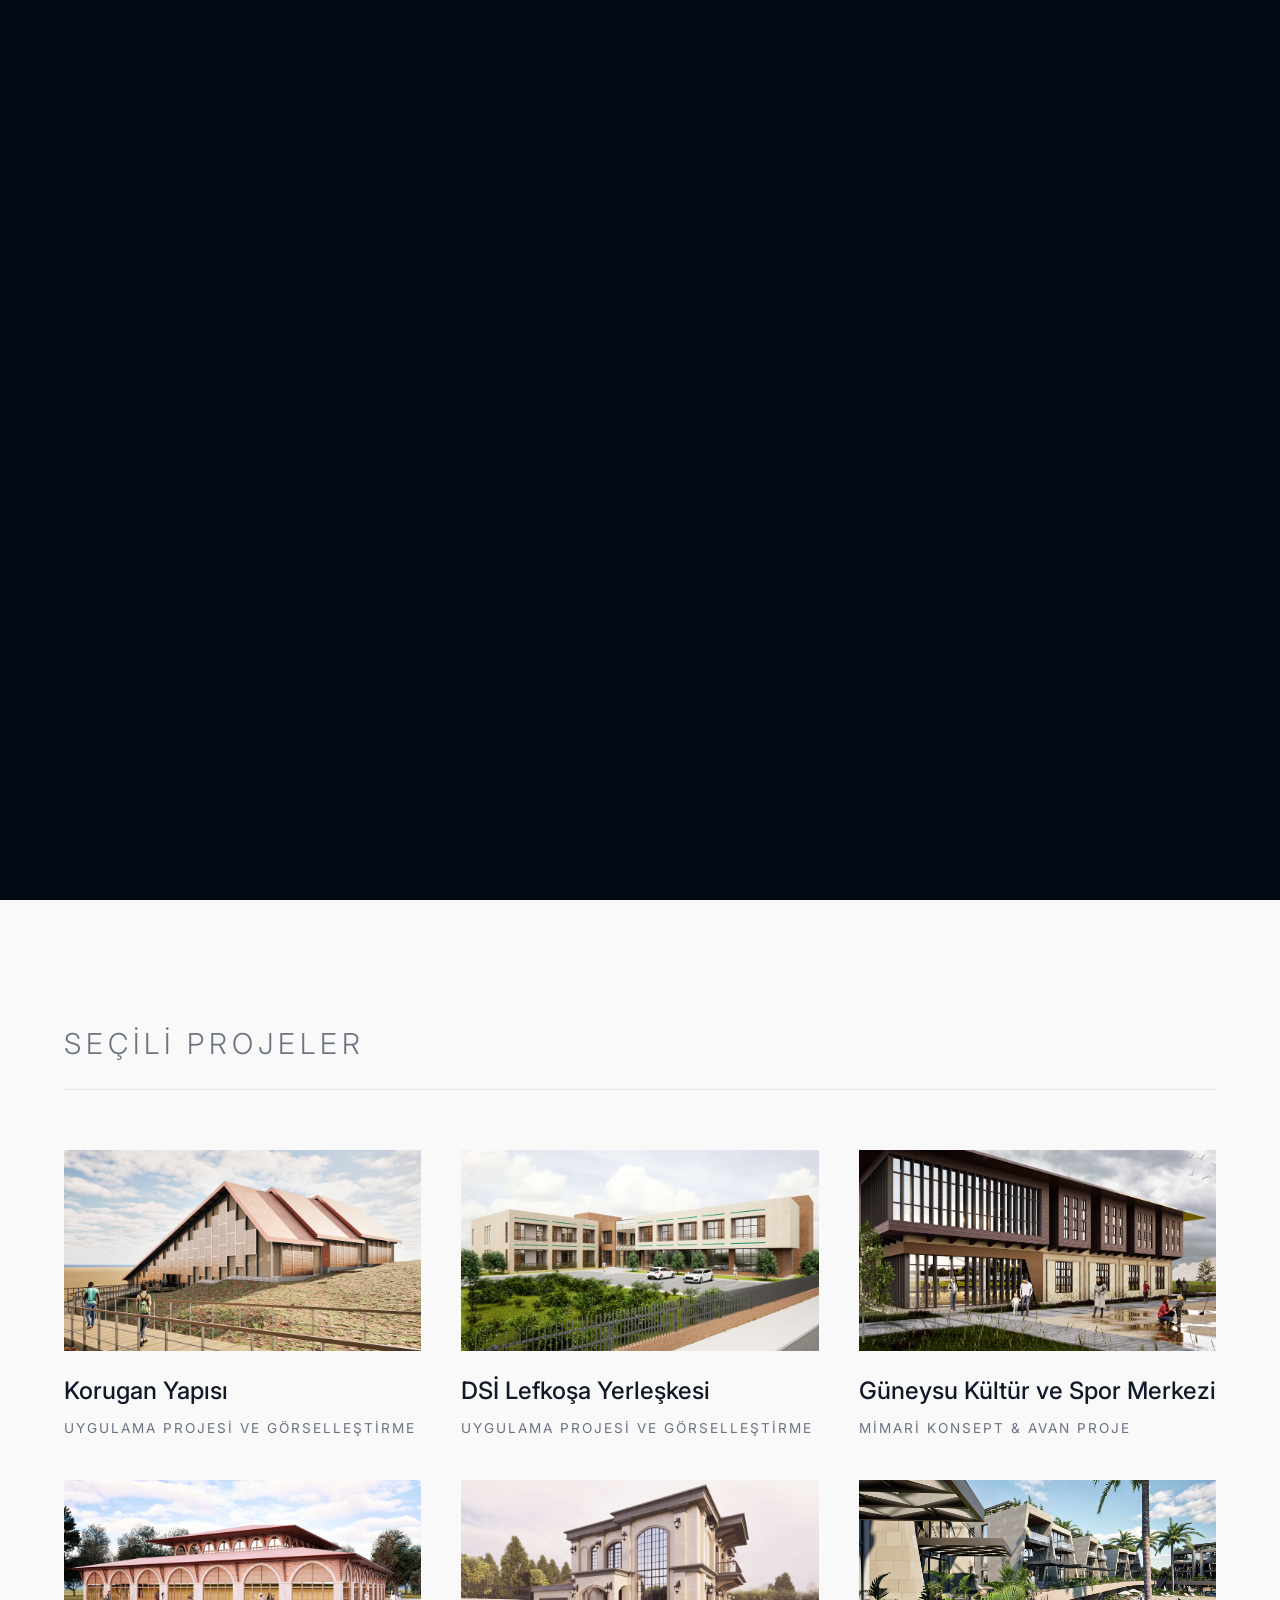
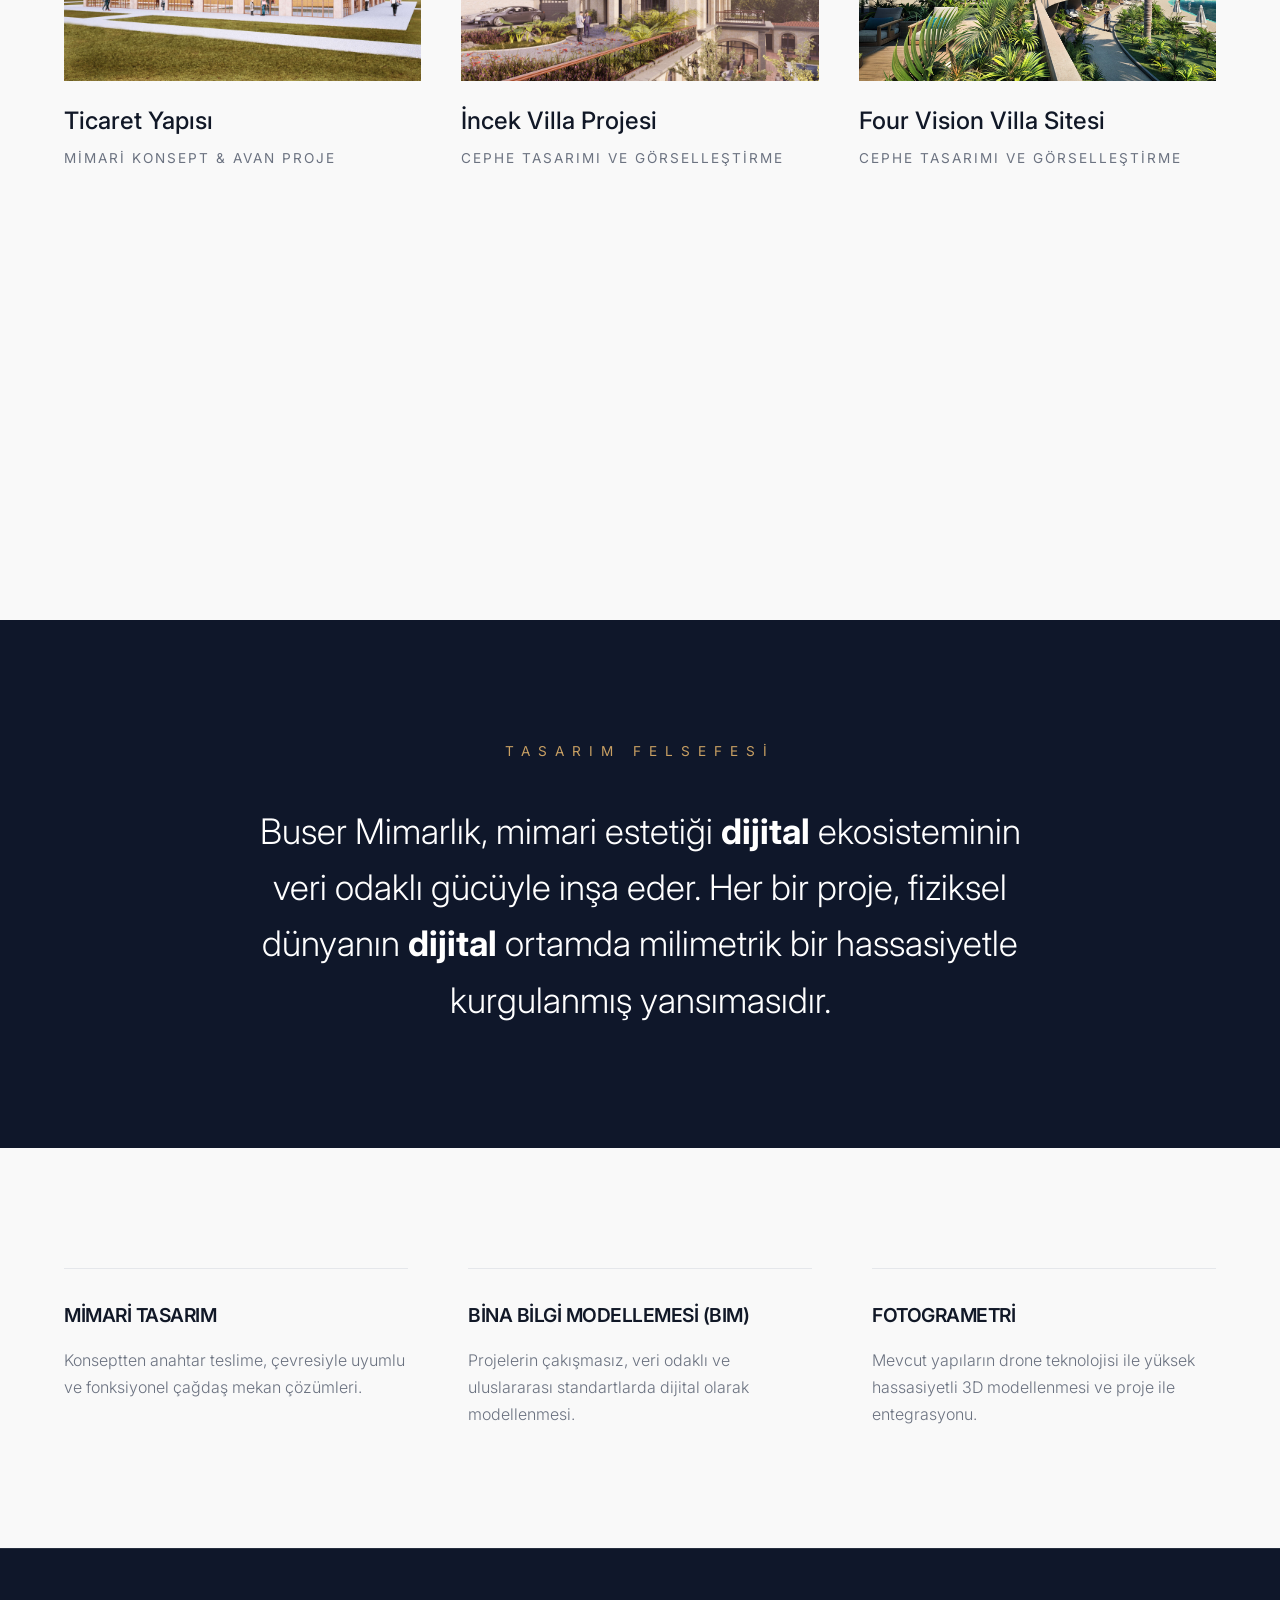
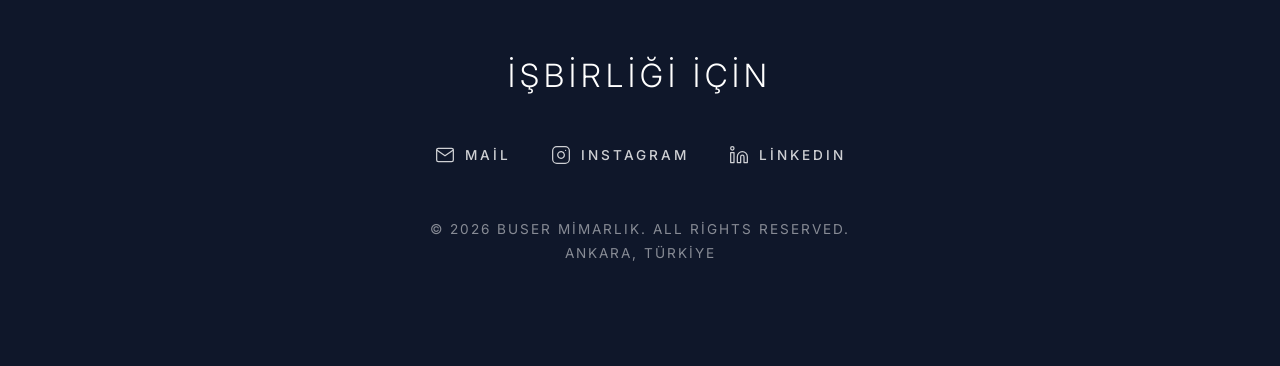
==== commit bb143a6b: "Update index.html" ====
--- a/index.html
+++ b/index.html
@@ -631,25 +631,25 @@
                 gorsel: "images/guneysu-1.jpg", 
                 detay: "ECO.laud firmasının TOKİ için Rize Güneysu'da hayata geçirdiği Millet Bahçesi projesi dahilindeki Kültür ve Spor Tesisi'nin mimari tasarım ve avan projeleri tamamlanmıştır. Yapıda, geleneksel Türk mimarisi ile Karadeniz'in yöresel dokusu harmanlanarak modern bir mimari dille yeniden yorumlanmıştır.", 
                 galeri: ["images/guneysu-2.jpg", "images/guneysu-3.jpg"] 
-            }
+            },
             { 
                 ad: "Ticaret Yapısı", tur: "Mimari Konsept & Avan Proje", 
                 gorsel: "images/tcrt-1.jpg", 
                 detay: "Tasarımı ECO.laud firmasına ait olan Amasya Hızırpaşa Mahallesi Millet Bahçesi projesi kapsamındaki ticaret yapısının konsept ve avan proje süreçleri tamamlanmıştır. Geleneksel kemer formları ve tuğla işçiliğinin geniş cam yüzeylerle modern bir dille yorumlandığı yapı, parkın doğal dokusuyla bütünleşen, şeffaf ve davetkar bir ticari alan olarak kurgulanmıştır.", 
                 galeri: ["images/tcrt-2.jpg", "images/tcrt-3.jpg"] 
-            }
+            },
             { 
                 ad: "İncek Villa Projesi", tur: "Cephe Tasarımı ve Görselleştirme", 
                 gorsel: "images/villa-1.jpg", 
                 detay: "Klasik mimarinin asaletini modern detaylarla harmanladığımız bu villa cephesi tasarımında, geniş cam yüzeyler ve kemerli formlarla aydınlık, ferah bir kompozisyon oluşturduk. Doğal taş dokulu yüzeylerin incelikli ferforje korkuluklar ve koyu renkli silmelerle zenginleştirildiği bu proje, yapıya zamansız ve prestijli bir karakter kazandırıyor.", 
                 galeri: ["images/villa-2.jpg", "images/villa-3.jpg"] 
-            }
+            },
             { 
                 ad: "Four Vision Villa Sitesi", tur: "Cephe Tasarımı ve Görselleştirme", 
                 gorsel: "images/fv-1.jpg", 
                 detay: "Kıbrıs'ın eşsiz atmosferiyle bütünleşen Four Vision Villa Sitesi projesi için cephe tasarımı ve yüksek kaliteli mimari görselleştirme hizmetleri sunduk. Açılı taş yüzeylerin ve organik formların tropikal peyzajla iç içe geçtiği projede, Akdeniz yaşam tarzının konfor ve lüksünü yansıtan yenilikçi bir mimari dil kurguladık.", 
                 galeri: ["images/fv-2.jpg", "images/fv-3.jpg"] 
-            }
+            },
             { 
                 ad: "CTS Konut Projesi", tur: "Cephe Tasarımı ve Görselleştirme", 
                 gorsel: "images/cts-1.jpg", 
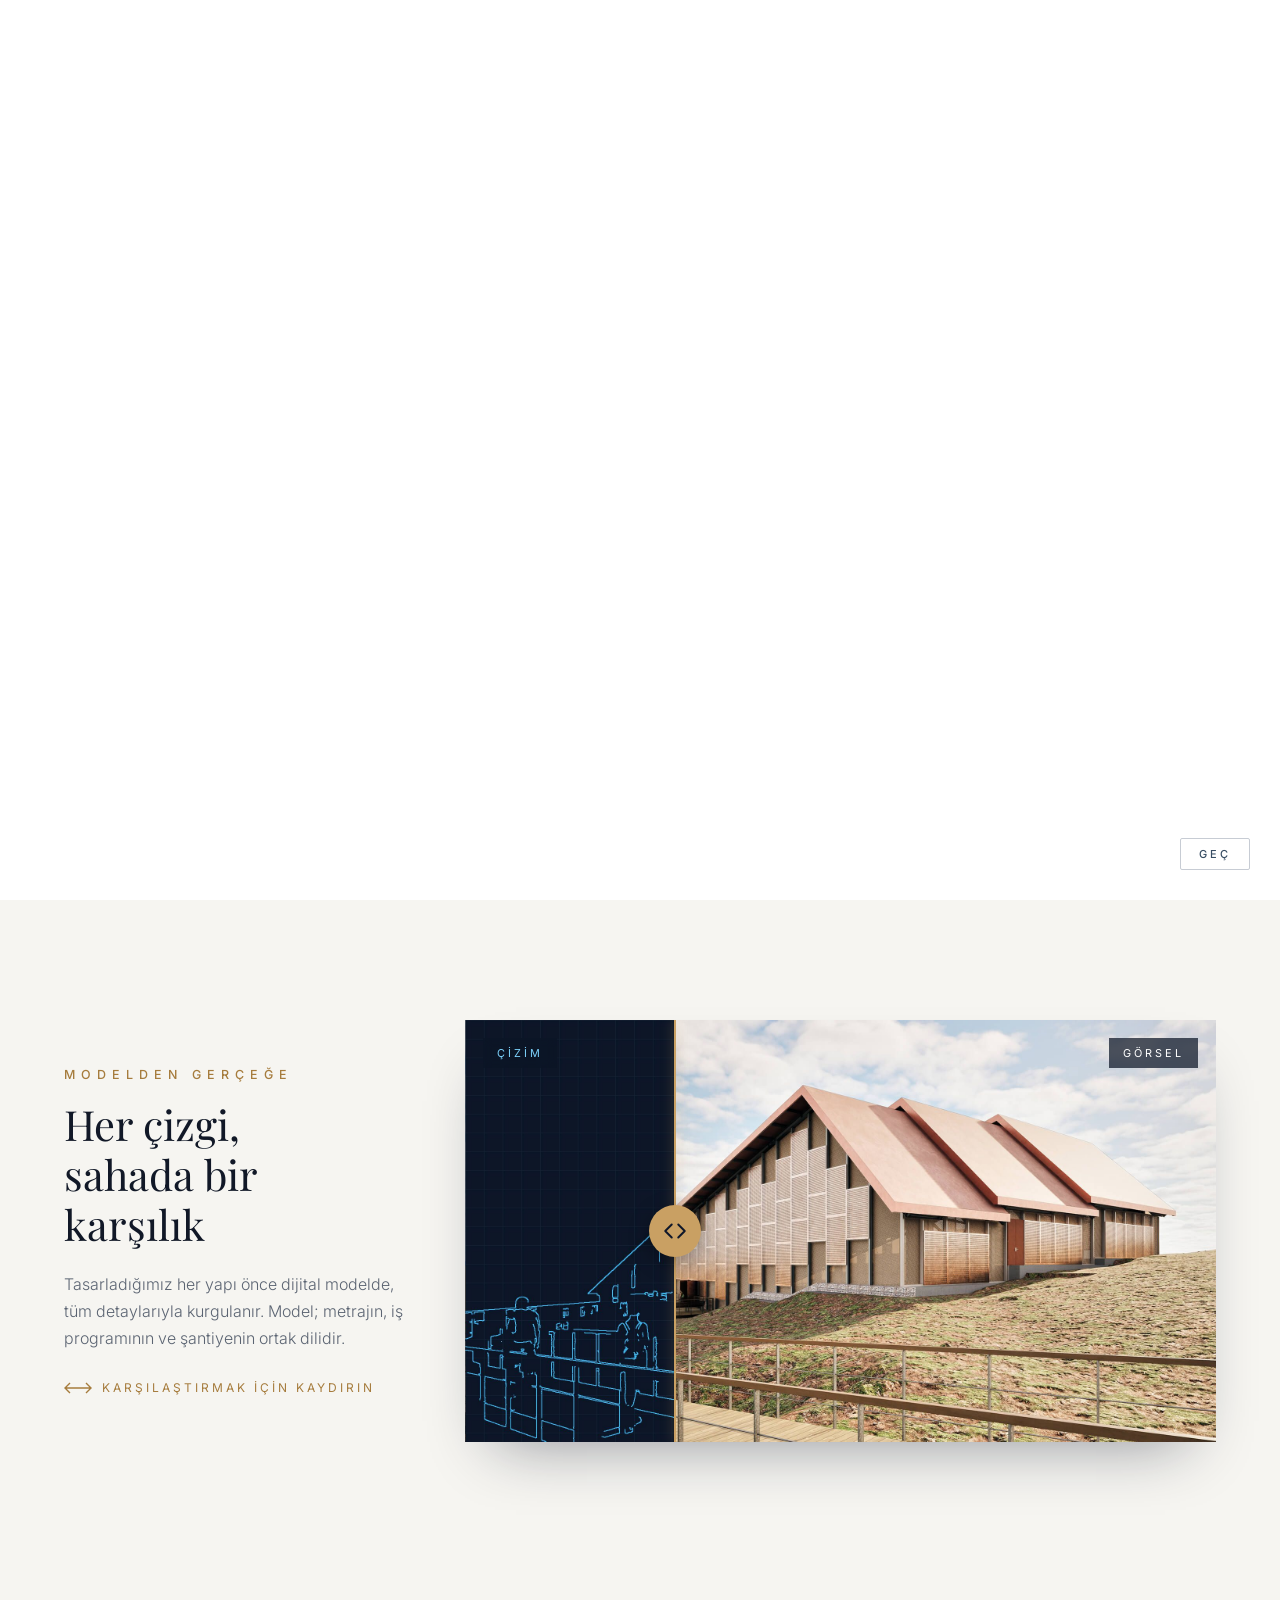
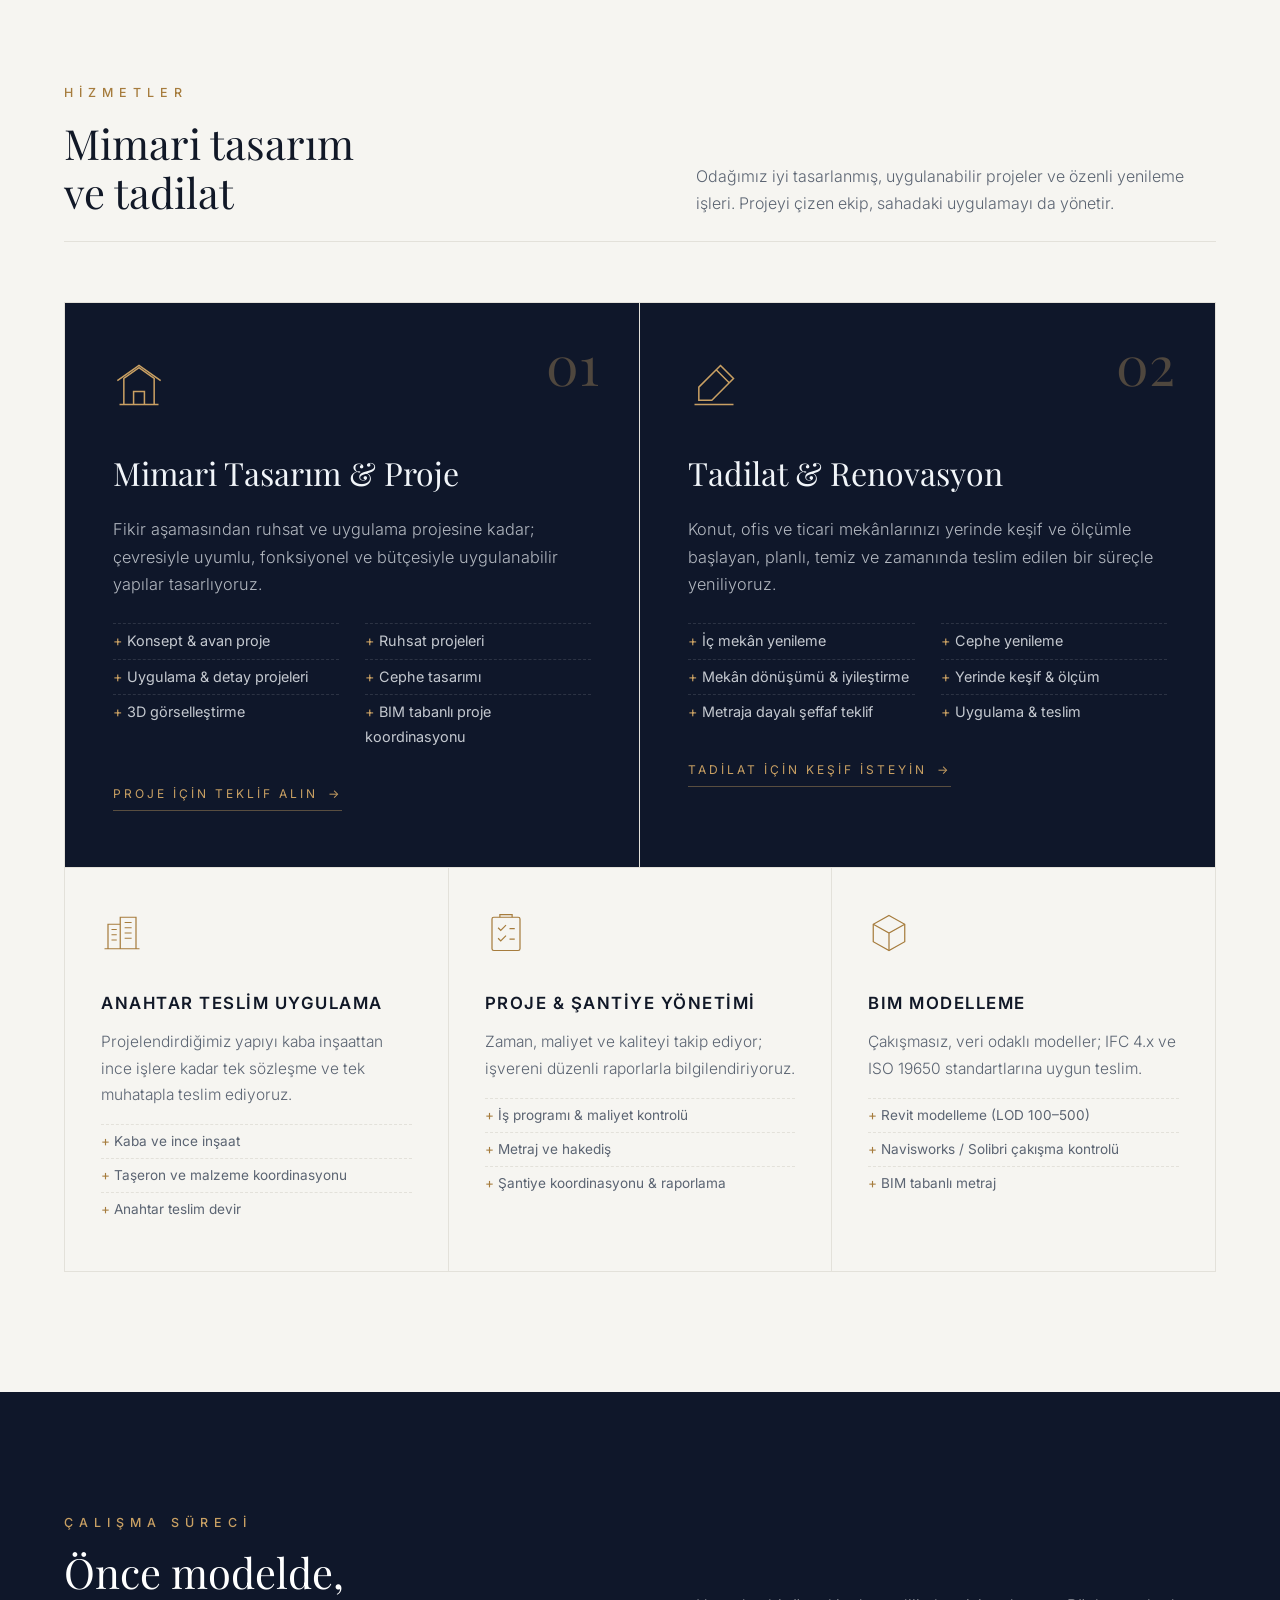
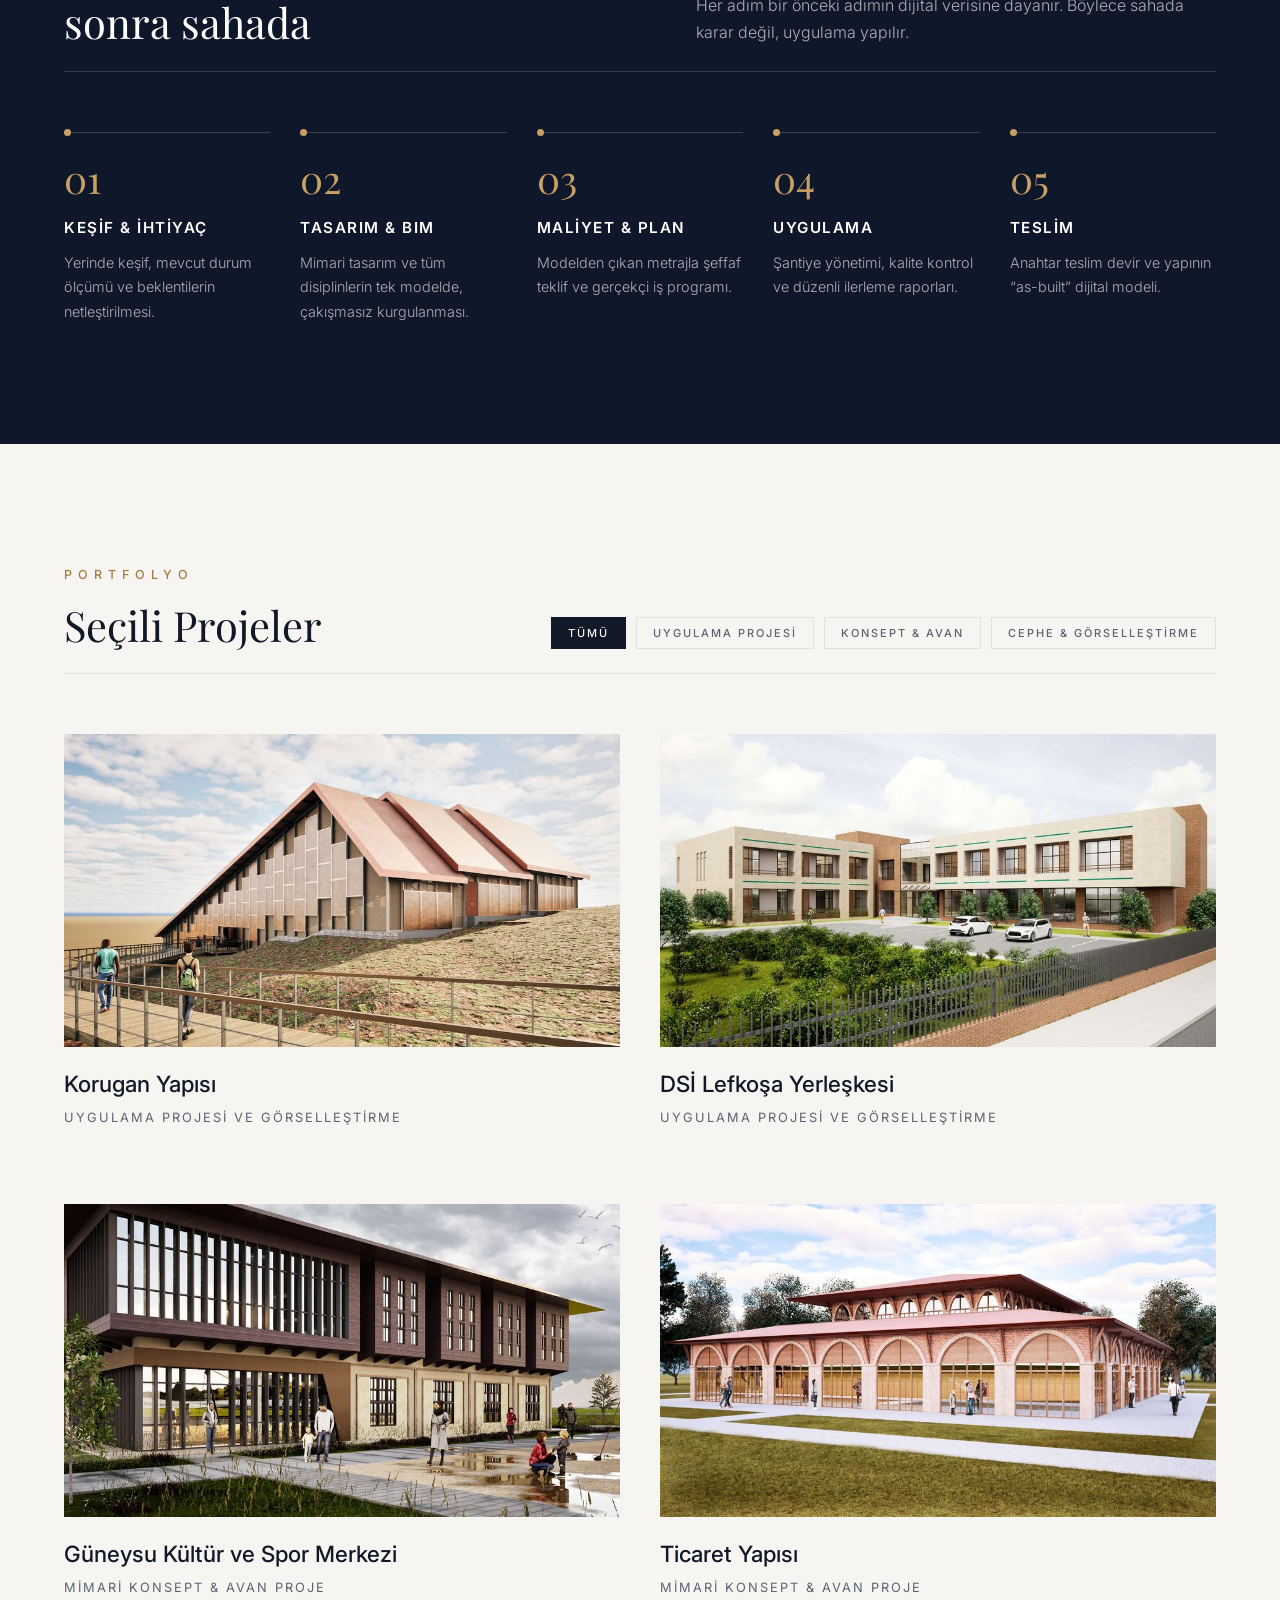
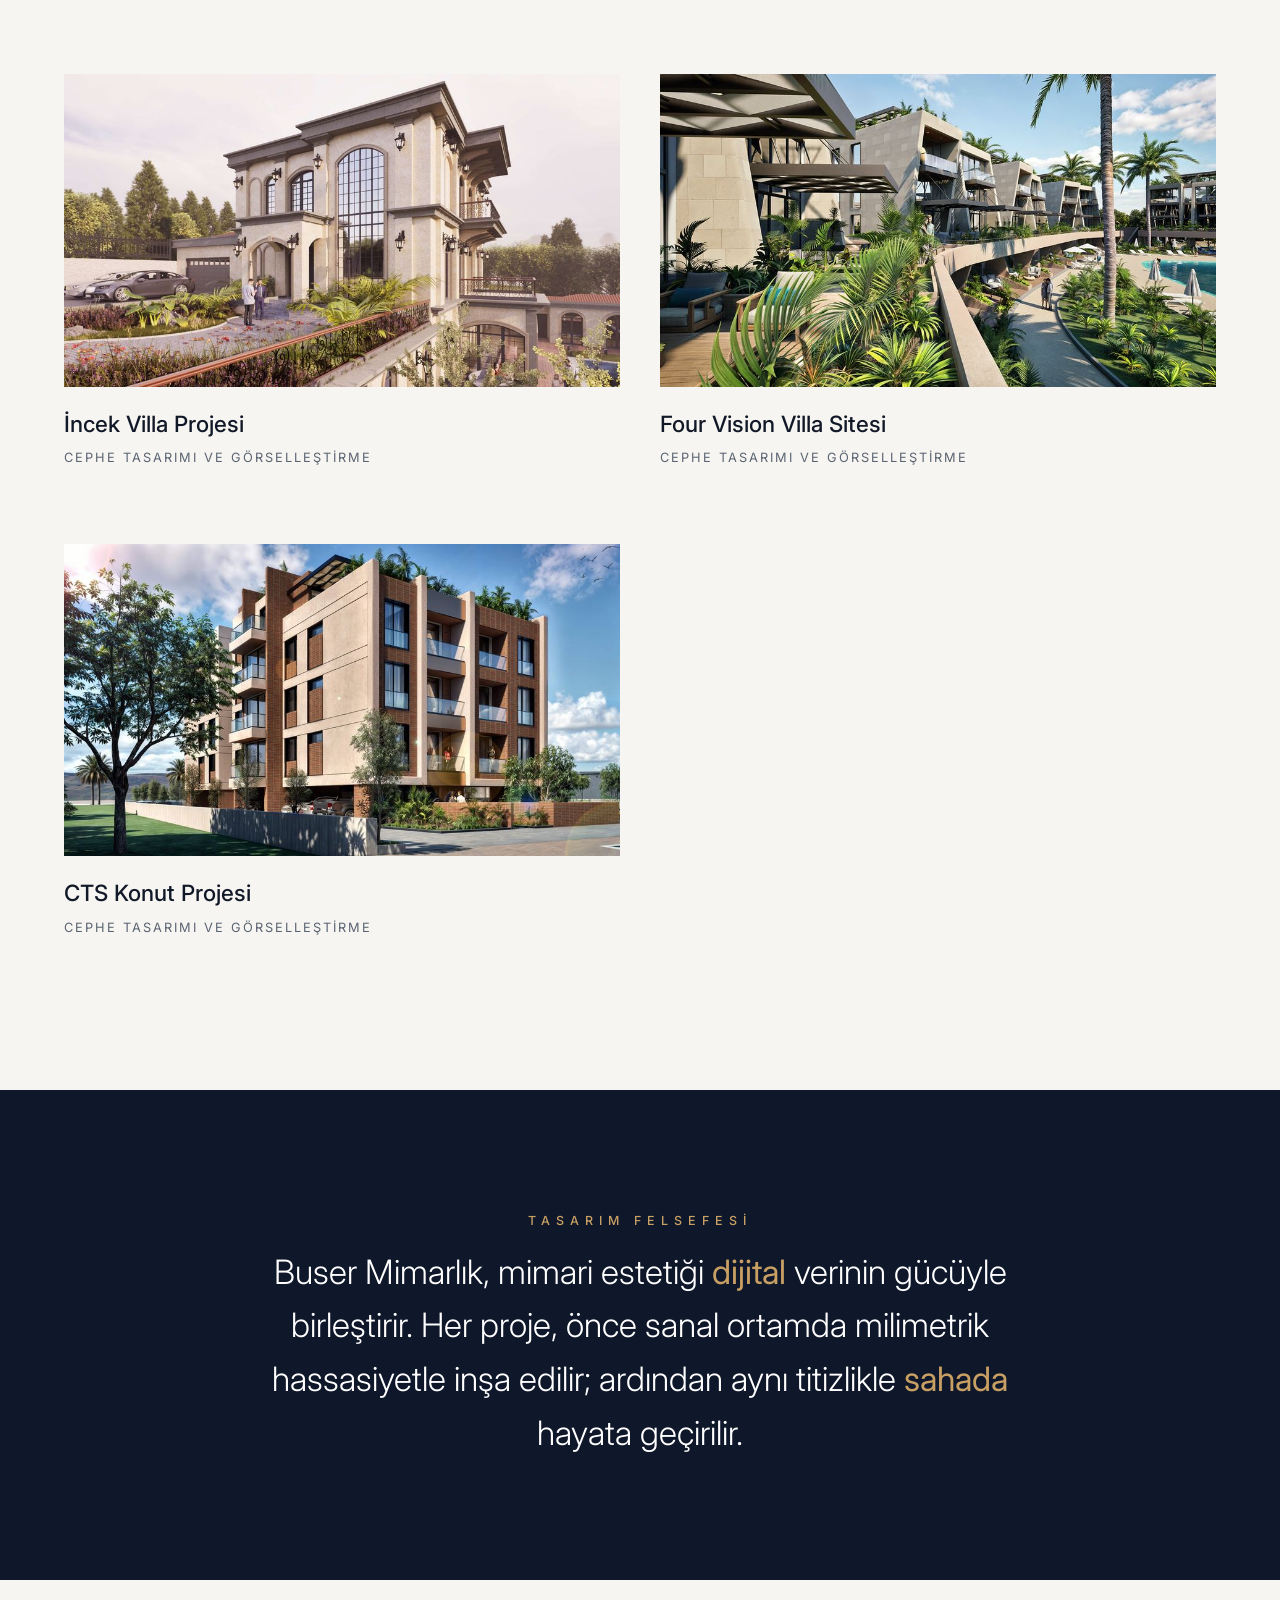
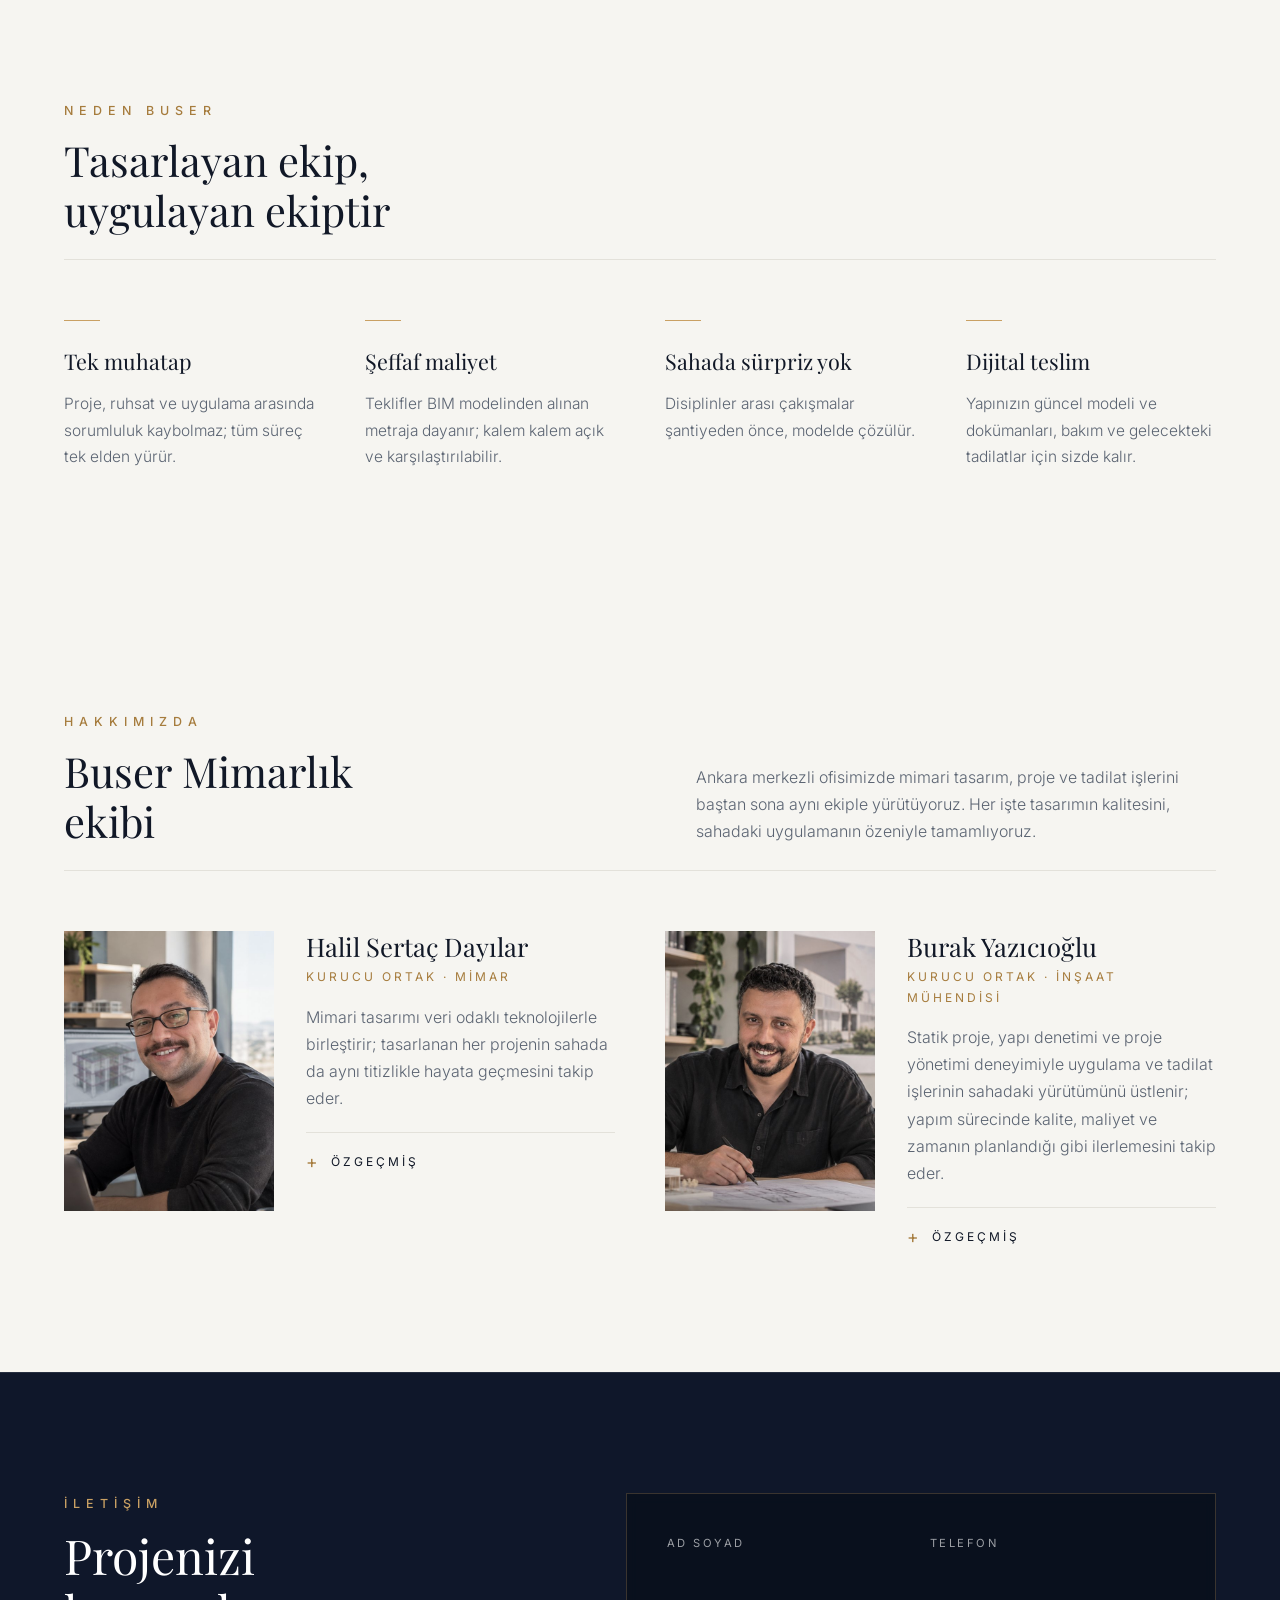
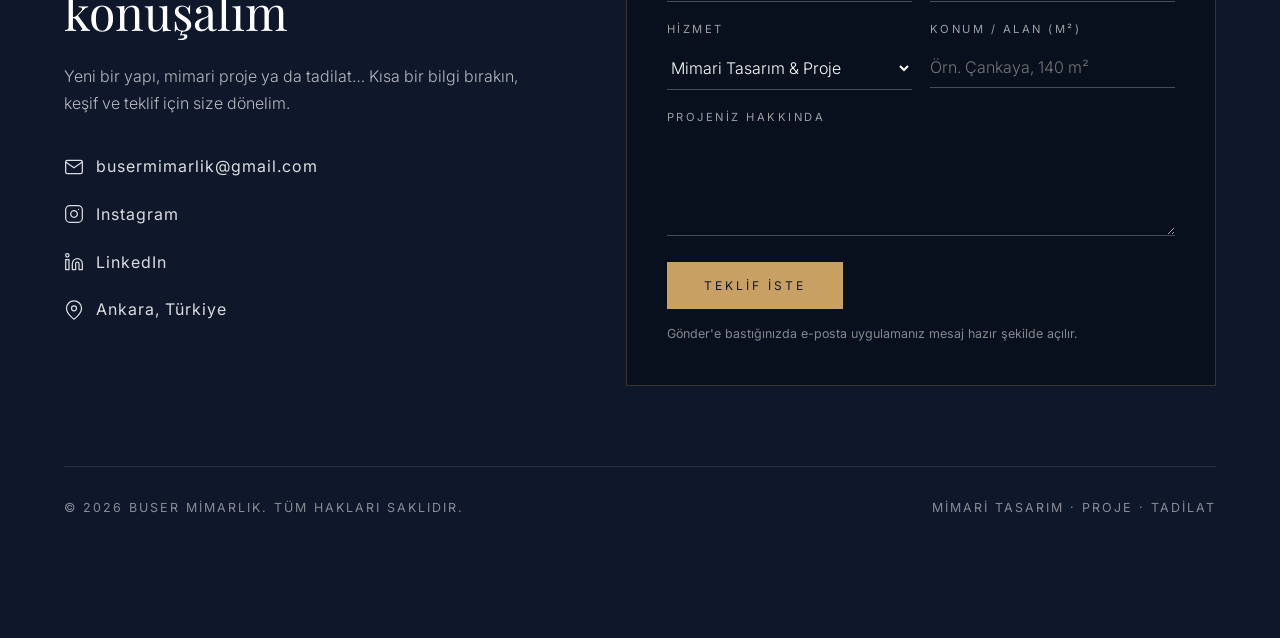
==== commit 30509781: "Add files via upload" ====
--- a/index.html
+++ b/index.html
@@ -3,753 +3,434 @@
 <head>
     <meta charset="UTF-8">
     <meta name="viewport" content="width=device-width, initial-scale=1.0">
-    <title>Buser Mimarlık | Ankara Mimari Tasarım & BIM Merkezi</title>
-    <meta name="description" content="Ankara merkezli Buser Mimarlık; BIM, Revit, Fotogrametri ve yenilikçi mimari tasarım alanlarında profesyonel hizmet sunmaktadır.">
-    <meta name="keywords" content="Buser Mimarlık, Ankara Mimarlık Ofisi, BIM, Revit Tasarım, Fotogrametri, Mimari Proje">
+    <title>Buser Mimarlık | Ankara Mimari Tasarım, Proje ve Tadilat</title>
+    <meta name="description" content="Ankara merkezli Buser Mimarlık; mimari tasarım ve proje, tadilat-renovasyon, anahtar teslim uygulama ve BIM hizmetlerini tek elden sunar.">
     <meta name="author" content="Buser Mimarlık">
     <meta name="robots" content="index, follow">
-
+    <meta name="theme-color" content="#0f172a">
+    <link rel="canonical" href="https://busermimarlik.com/">
+
+    <!-- Paylaşım önizlemesi (WhatsApp, LinkedIn, Instagram vb.) -->
+    <meta property="og:type" content="website">
+    <meta property="og:locale" content="tr_TR">
+    <meta property="og:site_name" content="Buser Mimarlık">
+    <meta property="og:title" content="Buser Mimarlık | Mimari Tasarım, Proje ve Tadilat">
+    <meta property="og:description" content="Tasarımdan teslime tek elden: mimari tasarım ve proje, tadilat-renovasyon ve anahtar teslim uygulama.">
+    <meta property="og:url" content="https://busermimarlik.com/">
+    <meta property="og:image" content="https://busermimarlik.com/images/og-image.jpg">
+    <meta name="twitter:card" content="summary_large_image">
+
+    <link rel="icon" type="image/png" sizes="32x32" href="images/favicon-32.png">
+    <link rel="apple-touch-icon" href="images/apple-touch-icon.png">
+
+    <link rel="preconnect" href="https://fonts.googleapis.com">
+    <link rel="preconnect" href="https://fonts.gstatic.com" crossorigin>
     <link href="https://fonts.googleapis.com/css2?family=Inter:wght@300;400;500;600&family=Playfair+Display:wght@400;600&display=swap" rel="stylesheet">
 
-    <style>
-        /* AKICI KAYDIRMA */
-        html { scroll-behavior: smooth; }
-
-        /* KURUMSAL RENKLER VE TEMA (GÜNDÜZ MODU) */
-        :root {
-            --bg-dark: #0f172a; 
-            --bg-light: #f9f9f9; 
-            --bg-footer: #f3f4f6;
-            --text-dark: #111827; 
-            --text-light: #ffffff;
-            --text-gray: #6b7280;
-            --accent: #c9a063; 
-            --border-color: #e5e7eb;
-            --nav-bg: rgba(249, 249, 249, 0.95);
-            --bg-about-modal: rgba(249, 249, 249, 0.75); 
-            --transition-speed: 0.8s;
-        }
-
-        /* GECE MODU RENKLERİ */
-        body.dark-theme {
-            --bg-light: #040a14; 
-            --bg-footer: #02050a; 
-            --text-dark: #f8fafc; 
-            --text-gray: #8ba0b5;
-            --border-color: #0f1c30; 
-            --nav-bg: rgba(4, 10, 20, 0.95);
-            --bg-about-modal: rgba(4, 10, 20, 0.85); 
-        }
-
-        * { margin: 0; padding: 0; box-sizing: border-box; }
-
-        body {
-            font-family: 'Inter', sans-serif;
-            background-color: var(--bg-dark); 
-            color: var(--text-dark);
-            line-height: 1.7;
-            overflow-x: hidden;
-            transition: background-color 0.5s ease, color 0.5s ease; 
-        }
-        /* --- YENİ: VİDEOLU AÇILIŞ (INTRO) EKRANI --- */
-        #intro-screen {
-            position: fixed; top: 0; left: 0; width: 100vw; height: 100vh;
-            background-color: #040a14; /* Videonun arka planına uygun koyu renk */
-            z-index: 9999; 
-            display: flex; justify-content: center; align-items: center;
-            transition: opacity 1s ease, visibility 1s ease;
-        }
-        
-        #intro-video {
-            width: 100%; height: 100%; 
-            /* object-fit: cover videoyu tam ekrana yayar. Eğer logonun kesilmesini istemiyorsan 'contain' yapabilirsin */
-            object-fit: cover; 
-            pointer-events: none; /* Videoya tıklanmasını engeller */
-        }
-
-        /* Intro ekranını gizlemek için kullanılacak sınıf */
-        .fade-out {
-            opacity: 0;
-            visibility: hidden;
-        }
-
-        /* 3D MESH ANİMASYONU CANVAS ALANI */
-        #mesh-canvas {
-            position: fixed; top: 0; left: 0; width: 100vw; height: 100vh;
-            z-index: 1; pointer-events: none;
-        }
-
-        /* NAVBAR (MENÜ) */
-        nav {
-            position: fixed; top: 0; width: 100%; padding: 20px 50px;
-            display: flex; justify-content: space-between; align-items: center;
-            z-index: 100; background: var(--nav-bg);
-            backdrop-filter: blur(10px); box-shadow: 0 1px 5px rgba(0,0,0,0.05);
-            transition: all 0.5s ease;
-        }
-        .brand { display: flex; align-items: center; gap: 15px; text-decoration: none; }
-/* YÜKLENEN LOGONUN YAZI İLE SENKRONİZE PARLAMASI */
-        .brand img { 
-            height: 40px; 
-            width: auto; 
-            /* Yazıdaki 10 saniyelik sayaç animasyonu ile aynı sürede çalışır */
-            animation: logoDigitalGlow 6s infinite cubic-bezier(0.2, 0.8, 0.2, 1);
-        }
-
-        /* Logonun etrafına gölge (Drop Shadow) ile parlama verme */
-        @keyframes logoDigitalGlow {
-            0%, 50%, 100% { filter: drop-shadow(0 0 0px transparent); }
-            52%, 94% { filter: drop-shadow(0 0 10px #0ea5e9) drop-shadow(0 0 20px #0ea5e9); } /* Gök mavisi elektriklenme */
-            55%, 90% { filter: drop-shadow(0 0 10px rgba(201, 160, 99, 0.6)); } /* Bronz/Altın parlama */
-        }
-        .brand span { font-size: 20px; letter-spacing: 2px; font-weight: 600; color: var(--text-dark); transition: color 0.5s ease;}
-        
-        .nav-right { display: flex; align-items: center; gap: 40px; }
-        .nav-links { list-style: none; display: flex; gap: 40px; }
-        .nav-links li a { color: var(--text-dark); text-decoration: none; text-transform: uppercase; font-size: 12px; letter-spacing: 3px; font-weight: 500; transition: color 0.3s ease; cursor: pointer; }
-        .nav-links li a:hover { color: var(--accent); }
-
-/* --- DİJİTAL LOGO ANİMASYONU (SAYAÇ EFEKTİ VE BOŞLUKLU YAPI) --- */
-        .brand-text-wrapper {
-            display: flex;
-            align-items: center;
-            font-size: 20px;
-            letter-spacing: 2px;
-            font-weight: 600;
-            color: var(--text-dark);
-            overflow: hidden;
-        }
-
-        /* Tüm harfler (B, IM ve USER) aynı renk ve parlama döngüsüne girer (Siyah kalmaz) */
-        .b-letter, .user-letters {
-            animation: textDigitalGlow 6s infinite cubic-bezier(0.2, 0.8, 0.2, 1);
-        }
-
-        .im-letters {
-            display: inline-block;
-            max-width: 0; 
-            opacity: 0;
-            overflow: hidden;
-            white-space: nowrap;
-            /* YENİ: steps(3) komutu harflerin kayarak değil, 3 adımda "tık-tık-tık" (sayaç gibi) açılmasını sağlar */
-            animation: textDigitalGlow 6s infinite, counterTick 6s infinite steps(3, end);
-        }
-
-        /* 1. Tüm yazının anlık mavi parlayıp Bronza dönme efekti */
-        @keyframes textDigitalGlow {
-            0%, 50%, 100% { color: var(--text-dark); text-shadow: none; }
-            52%, 94% { color: #0ea5e9; text-shadow: 0 0 12px #0ea5e9, 0 0 20px #0ea5e9; } /* Sayaç açılırken ve kapanırken dijital mavi */
-            55%, 90% { color: var(--accent); text-shadow: 0 0 15px rgba(201, 160, 99, 0.5); } /* BIM USER okunurken altın/bronz parlama */
-        }
-
-        /* 2. IM harflerinin sayaç gibi (tık-tık) açılıp kapanma efekti */
-        @keyframes counterTick {
-            0%, 50%, 100% { max-width: 0; opacity: 0; }
-            52% { opacity: 1; } /* Mavi parlama anında görünür olmaya başla */
-            55%, 90% { max-width: 40px; opacity: 1; } /* 3 adımda (I -> M -> Boşluk) tam açılır ve bekler */
-            94% { max-width: 0; opacity: 1; } /* Hızla geri sayarak kapanır */
-        }
-        
-        /* TEMA DEĞİŞTİRME BUTONU VE SVG AYARLARI */
-        .theme-switch { cursor: pointer; display: flex; align-items: center; justify-content: center; color: var(--text-dark); transition: transform 0.3s ease, color 0.5s ease; }
-        .theme-switch:hover { transform: scale(1.1) rotate(10deg); color: var(--accent); }
-        .theme-switch svg { width: 22px; height: 22px; transition: all 0.3s ease; }
-        
-        .icon-sun { display: none; }
-        .icon-moon { display: block; }
-        body.dark-theme .icon-sun { display: block; }
-        body.dark-theme .icon-moon { display: none; }
-
-        .menu-btn { display: none; font-size: 28px; cursor: pointer; color: var(--text-dark); }
-
-        /* BÖLÜM (SECTION) YAPILARI VE Z-INDEX SANDVİÇİ */
-        section { width: 100%; }
-        .container { max-width: 1400px; margin: 0 auto; padding: 120px 5vw; }
-
-        .light-section { position: relative; z-index: 2; background-color: var(--bg-light); transition: background-color 0.5s ease; }
-        .dark-section { position: relative; z-index: 0; background-color: transparent; color: var(--text-light); }
-        .dark-section .container, .dark-section .hero-content { position: relative; z-index: 2; }
-
-        /* HERO BÖLÜMÜ (GİRİŞ EKRANI) */
-        .hero { 
-            position: relative; width: 100%; height: 100vh; display: flex; flex-direction: column; 
-            justify-content: center; align-items: center; text-align: center; z-index: 0; padding: 0 20px;
-            background: linear-gradient(rgba(10, 10, 12, 0.85), rgba(10, 10, 12, 0.95)), 
-                        url('images/hero-arkaplan.jpg') center/cover no-repeat; 
-        }
-        .hero h1 { font-size: clamp(2.5rem, 6vw, 4.5rem); font-weight: 300; letter-spacing: -2px; line-height: 1.1; margin-bottom: 20px; color: var(--text-light); }
-        .hero p { font-size: 1.1rem; font-weight: 300; letter-spacing: 5px; text-transform: uppercase; color: var(--accent); margin-bottom: 50px; }
-        .hero-btn { border: 1px solid var(--accent); padding: 15px 40px; color: var(--text-light); text-decoration: none; text-transform: uppercase; letter-spacing: 3px; font-size: 12px; transition: all 0.3s ease; }
-        .hero-btn:hover { background-color: var(--accent); color: var(--bg-dark); }
-
-        .section-title { font-size: 1.8rem; font-weight: 300; margin-bottom: 60px; text-transform: uppercase; letter-spacing: 5px; color: var(--text-gray); border-bottom: 1px solid var(--border-color); padding-bottom: 20px; transition: border-color 0.5s ease; }
-
-        /* PROJELER ALANI */
-        .grid-container { display: grid; grid-template-columns: repeat(auto-fit, minmax(350px, 1fr)); gap: 40px; }
-        .project-card { cursor: pointer; position: relative; }
-        .project-img-wrapper { overflow: hidden; aspect-ratio: 16/9; background-color: #f3f4f6; margin-bottom: 20px; }
-        .project-img { width: 100%; height: 100%; object-fit: cover; transition: transform 0.7s ease; }
-        .project-card:hover .project-img { transform: scale(1.05); }
-        .project-info h3 { font-size: 1.5rem; font-weight: 500; color: var(--text-dark); transition: color 0.3s ease;}
-        .project-card:hover .project-info h3 { color: var(--accent); }
-        .project-info p { color: var(--text-gray); font-size: 0.85rem; text-transform: uppercase; letter-spacing: 2px; margin-top: 5px; }
-
-        /* VİZYON ALANI */
-        .about-content { text-align: center; max-width: 900px !important; }
-        .about-subtitle { font-size: 0.85rem; text-transform: uppercase; letter-spacing: 8px; color: var(--accent); margin-bottom: 40px; display: block; }
-        .about-text { font-size: 2.2rem; font-weight: 300; line-height: 1.6; }
-
-        /* UZMANLIK ALANI */
-        .services-grid { display: grid; grid-template-columns: repeat(auto-fit, minmax(300px, 1fr)); gap: 60px; }
-        .service-item { border-top: 1px solid var(--border-color); padding-top: 30px; transition: border-color 0.5s ease; }
-        .service-item h3 { font-size: 1.2rem; font-weight: 600; margin-bottom: 15px; text-transform: uppercase; letter-spacing: -0.5px; }
-        .service-item p { color: var(--text-gray); font-weight: 300; }
-
-        /* İLETİŞİM VE FOOTER */
-        footer { 
-            text-align: center; background-color: transparent; 
-            border-top: 1px solid rgba(255, 255, 255, 0.1); position: relative; z-index: 0; 
-        }
-        footer .container { padding: 100px 20px; position: relative; z-index: 2; color: var(--text-light); }
-        footer h2 { font-size: 2rem; font-weight: 300; text-transform: uppercase; letter-spacing: 5px; margin-bottom: 40px; }
-        
-        /* GÜNCELLENDİ: Sosyal Linkler ve İkonlar */
-        .social-links { 
-            display: flex; justify-content: center; gap: 40px; margin-bottom: 50px; flex-wrap: wrap; 
-        }
-        .social-links a { 
-            display: flex; align-items: center; gap: 10px; /* İkon ve metni yan yana hizalar */
-            color: var(--text-light); text-decoration: none; text-transform: uppercase; 
-            letter-spacing: 3px; font-size: 0.85rem; font-weight: 500; 
-            transition: all 0.3s ease; position: relative; opacity: 0.8; 
-        }
-        /* İkonların zıplama efekti */
-        .social-links a svg { transition: transform 0.3s ease; width: 20px; height: 20px; }
-        .social-links a:hover { color: var(--accent); opacity: 1; }
-        .social-links a:hover svg { transform: translateY(-3px); }
-        
-        /* Alt çizgi efekti (Sadece metin kısmı altında kalsın diye left/width ayarını güncelledik) */
-        .social-links a::after { content: ''; position: absolute; width: 0; height: 1px; bottom: -5px; left: 0; background-color: var(--accent); transition: width 0.3s ease; }
-        .social-links a:hover::after { width: 100%; }
-        
-        .footer-bottom { 
-            color: rgba(255, 255, 255, 0.5); font-size: 0.85rem; text-transform: uppercase; 
-            letter-spacing: 2px; margin-top: 20px; line-height: 1.8;
-        }
-
-        /* --- BAŞA DÖN BUTONU --- */
-        #scrollTopBtn {
-            position: fixed; bottom: 40px; right: 40px; width: 50px; height: 50px;
-            background-color: var(--accent); color: #fff; border-radius: 50%;
-            display: flex; align-items: center; justify-content: center;
-            cursor: pointer; z-index: 99; opacity: 0; visibility: hidden;
-            transform: translateY(20px); transition: all 0.4s ease;
-            box-shadow: 0 4px 15px rgba(0,0,0,0.2); border: none; outline: none;
-        }
-        #scrollTopBtn.show { opacity: 1; visibility: visible; transform: translateY(0); }
-        #scrollTopBtn:hover { background-color: var(--text-dark); transform: translateY(-5px); }
-        #scrollTopBtn svg { width: 24px; height: 24px; }
-
-        /* --- GENEL MODAL AYARLARI --- */
-        .modal-overlay { display: none; position: fixed; top: 0; left: 0; width: 100%; height: 100%; background-color: rgba(10, 10, 12, 0.9); backdrop-filter: blur(8px); z-index: 1000; overflow-y: auto; padding: 40px 20px; opacity: 0; transition: opacity 0.4s ease; }
-        .modal-overlay.active { display: block; opacity: 1; }
-        .modal-close-btn { position: absolute; top: 20px; right: 25px; font-size: 40px; font-weight: 300; color: #ffffff; cursor: pointer; z-index: 10; line-height: 1; transition: color 0.3s ease; text-shadow: 0 2px 4px rgba(0,0,0,0.5); }
-        .modal-close-btn:hover { color: var(--accent); }
-        
-        /* PROJE MODALI ÖZEL */
-        .modal-content { background-color: var(--bg-light); max-width: 1000px; margin: 0 auto; position: relative; border-radius: 4px; overflow: hidden; transform: translateY(50px); transition: transform 0.4s ease, background-color 0.5s ease; }
-        .modal-overlay.active .modal-content { transform: translateY(0); }
-        .modal-header-img { width: 100%; height: 50vh; object-fit: cover; }
-        .modal-body { padding: 50px; }
-        .modal-title { font-size: 2.5rem; font-weight: 400; font-family: 'Playfair Display', serif; color: var(--text-dark); margin-bottom: 10px; transition: color 0.5s ease; }
-        .modal-category { font-size: 0.9rem; text-transform: uppercase; letter-spacing: 3px; color: var(--accent); margin-bottom: 30px; }
-        .modal-desc { font-size: 1.1rem; color: var(--text-gray); line-height: 1.8; margin-bottom: 40px; transition: color 0.5s ease;}
-        .modal-gallery { display: grid; grid-template-columns: repeat(auto-fit, minmax(250px, 1fr)); gap: 20px; }
-        .modal-gallery img { width: 100%; aspect-ratio: 4/3; object-fit: cover; border-radius: 2px; }
-
-        /* HAKKIMDA MODALI (BUZLU CAM EFEKTİ) */
-        #aboutMeModal.modal-overlay {
-            background-color: rgba(10, 10, 12, 0.4); 
-            backdrop-filter: none; 
-        }
-        #aboutMeModal .modal-content {
-            background-color: var(--bg-about-modal); 
-            backdrop-filter: blur(15px); 
-            -webkit-backdrop-filter: blur(15px);
-            border: 1px solid rgba(201, 160, 99, 0.3); 
-            box-shadow: 0 25px 50px rgba(0,0,0,0.3);
-        }
-        
-        .about-me-grid { display: grid; grid-template-columns: 1fr 1.5fr; gap: 40px; padding: 50px; }
-        .about-me-img-wrapper { width: 100%; aspect-ratio: 3/4; overflow: hidden; border-radius: 4px; }
-        .about-me-img { width: 100%; height: 100%; object-fit: cover; }
-        .cv-section-title { font-size: 1.1rem; font-weight: 600; color: var(--text-dark); margin-top: 30px; margin-bottom: 10px; text-transform: uppercase; letter-spacing: 2px; transition: color 0.5s ease; }
-        .cv-list { list-style: none; color: var(--text-gray); line-height: 1.8; font-weight: 300; transition: color 0.5s ease; }
-        .cv-list li { margin-bottom: 5px; }
-
-        /* AŞAĞI KAYDIRMA ANİMASYONLARI */
-        .hidden-anim { opacity: 0; transform: translateY(40px); transition: all var(--transition-speed) ease-out; }
-        .show-anim { opacity: 1; transform: translateY(0); }
-
-/* MOBİL EKRAN UYUMU */
-        @media screen and (max-width: 768px) {
-            nav { padding: 15px 20px; }
-            .menu-btn { display: block; }
-            .nav-links { position: absolute; top: 70px; left: -100%; flex-direction: column; background-color: var(--nav-bg); width: 100%; text-align: center; padding: 30px 0; transition: left 0.4s ease; gap: 25px; }
-            .nav-links.active { left: 0; }
-            .about-me-grid { grid-template-columns: 1fr; padding: 30px 20px; }
-            .about-me-img-wrapper { aspect-ratio: 1/1; }
-            .modal-body { padding: 30px 20px; }
-            #scrollTopBtn { bottom: 20px; right: 20px; width: 40px; height: 40px; }
-            
-            /* ---> YENİ EKLENEN KISIM BURASI <--- */
-            
-            /* Mobilde açılış ekranının arka planını bembeyaz yapar */
-            #intro-screen {
-                background-color: #ffffff; 
-            }
-
-            /* Mobilde videonun kesilmesini engeller */
-            #intro-video { 
-                object-fit: contain; 
-                padding: 20px; 
-            }
-        }
-    </style>
+    <script type="application/ld+json">
+    {
+        "@context": "https://schema.org",
+        "@type": "ProfessionalService",
+        "name": "Buser Mimarlık",
+        "url": "https://busermimarlik.com/",
+        "logo": "https://busermimarlik.com/images/icon-512.png",
+        "image": "https://busermimarlik.com/images/og-image.jpg",
+        "email": "busermimarlik@gmail.com",
+        "founder": [{"@type": "Person", "name": "Halil Sertaç Dayılar", "jobTitle": "Mimar"}, {"@type": "Person", "name": "Burak Yazıcıoğlu", "jobTitle": "İnşaat Mühendisi"}],
+        "address": { "@type": "PostalAddress", "addressLocality": "Ankara", "addressCountry": "TR" },
+        "areaServed": "Türkiye",
+        "sameAs": ["https://www.instagram.com/busermimarlik/", "https://tr.linkedin.com/company/busermimarlik"],
+        "knowsAbout": ["Mimari Tasarım", "Mimari Proje", "Tadilat ve Renovasyon", "Anahtar Teslim Uygulama", "Şantiye Yönetimi", "BIM"]
+    }
+    </script>
+
+    <!-- Tema, sayfa çizilmeden önce uygulanır (beyaz/koyu yanıp sönmeyi önler) -->
+    <script>
+        (function () {
+            var t = null;
+            try { t = localStorage.getItem('buser-theme'); } catch (e) {}
+            if (!t && window.matchMedia && matchMedia('(prefers-color-scheme: dark)').matches) t = 'dark';
+            if (t === 'dark') document.documentElement.classList.add('dark-theme');
+            document.documentElement.classList.add('js');
+        })();
+    </script>
+    <link rel="stylesheet" href="assets/style.css">
 </head>
 <body>
-
-    <div id="intro-screen">
-        <video id="intro-video" muted autoplay playsinline>
+    <script>
+        try { if (sessionStorage.getItem('buser-intro') === '1') document.documentElement.classList.add('intro-seen'); } catch (e) {}
+        if (window.matchMedia && matchMedia('(prefers-reduced-motion: reduce)').matches) document.documentElement.classList.add('intro-seen');
+    </script>
+
+    <div id="intro-screen" aria-hidden="true">
+        <video id="intro-video" muted autoplay playsinline preload="auto">
             <source src="images/intro.mp4" type="video/mp4">
-            Tarayıcınız video etiketini desteklemiyor.
         </video>
+        <button id="intro-skip" type="button">Geç</button>
     </div>
 
-    <canvas id="mesh-canvas"></canvas>
-
-<nav>
-        <a href="#home" class="brand">
-            <img src="images/BUSERMIM-LOGO1.png" alt="Buser Mimarlık Logosu">
-            <div class="brand-text-wrapper">
+    <canvas id="mesh-canvas" aria-hidden="true"></canvas>
+
+    <nav aria-label="Ana menü">
+        <a href="#home" class="brand" aria-label="Buser Mimarlık ana sayfa">
+            <img src="images/logo.png" alt="" width="40" height="40">
+            <div class="brand-text-wrapper" aria-hidden="true">
                 <span class="b-letter">B</span><span class="im-letters">IM&nbsp;</span><span class="user-letters">USER</span>
             </div>
         </a>
-        
+
         <div class="nav-right">
             <ul class="nav-links" id="navLinks">
-                <li><a href="#projects" onclick="toggleMenu()">Projeler</a></li>
-                <li><a href="#about" onclick="toggleMenu()">Vizyon</a></li>
-                <li><a href="#services" onclick="toggleMenu()">Uzmanlık</a></li>
-                <li><a onclick="openAboutModal(); toggleMenu();">Hakkımda</a></li>
-                <li><a href="#contact" onclick="toggleMenu()">İletişim</a></li>
+                <li><a href="#services">Hizmetler</a></li>
+                <li><a href="#process">Süreç</a></li>
+                <li><a href="#projects">Projeler</a></li>
+                <li><a href="#hakkimizda">Hakkımızda</a></li>
+                <li><a href="#contact" class="nav-cta">Teklif Al</a></li>
             </ul>
-            
-            <div class="theme-switch" onclick="toggleTheme()" title="Temayı Değiştir">
-                <svg class="icon-moon" xmlns="http://www.w3.org/2000/svg" viewBox="0 0 24 24" fill="none" stroke="currentColor" stroke-width="1.5" stroke-linecap="round" stroke-linejoin="round">
-                    <path d="M21 12.79A9 9 0 1 1 11.21 3 7 7 0 0 0 21 12.79z"></path>
-                </svg>
-                <svg class="icon-sun" xmlns="http://www.w3.org/2000/svg" viewBox="0 0 24 24" fill="none" stroke="currentColor" stroke-width="1.5" stroke-linecap="round" stroke-linejoin="round">
-                    <circle cx="12" cy="12" r="5"></circle>
-                    <line x1="12" y1="1" x2="12" y2="3"></line>
-                    <line x1="12" y1="21" x2="12" y2="23"></line>
-                    <line x1="4.22" y1="4.22" x2="5.64" y2="5.64"></line>
-                    <line x1="18.36" y1="18.36" x2="19.78" y2="19.78"></line>
-                    <line x1="1" y1="12" x2="3" y2="12"></line>
-                    <line x1="21" y1="12" x2="23" y2="12"></line>
-                    <line x1="4.22" y1="19.78" x2="5.64" y2="18.36"></line>
-                    <line x1="18.36" y1="5.64" x2="19.78" y2="4.22"></line>
-                </svg>
-            </div>
-            <div class="menu-btn" onclick="toggleMenu()">☰</div>
+
+            <button type="button" class="icon-btn theme-switch" id="themeToggle" aria-label="Açık / koyu tema">
+                <svg class="icon-moon" viewBox="0 0 24 24" fill="none" stroke="currentColor" stroke-width="1.5" stroke-linecap="round" stroke-linejoin="round"><path d="M21 12.79A9 9 0 1 1 11.21 3 7 7 0 0 0 21 12.79z"/></svg>
+                <svg class="icon-sun" viewBox="0 0 24 24" fill="none" stroke="currentColor" stroke-width="1.5" stroke-linecap="round" stroke-linejoin="round"><circle cx="12" cy="12" r="5"/><path d="M12 1v2M12 21v2M4.22 4.22l1.42 1.42M18.36 18.36l1.42 1.42M1 12h2M21 12h2M4.22 19.78l1.42-1.42M18.36 5.64l1.42-1.42"/></svg>
+            </button>
+            <button type="button" class="icon-btn menu-btn" id="menuBtn" aria-label="Menüyü aç" aria-expanded="false" aria-controls="navLinks">
+                <svg viewBox="0 0 24 24" fill="none" stroke="currentColor" stroke-width="1.5" stroke-linecap="round"><path d="M3 6h18M3 12h18M3 18h18"/></svg>
+            </button>
         </div>
     </nav>
 
-    <section id="home" class="hero dark-section">
-        <div class="hero-content hidden-anim">
-            <h1>Dijital Hassasiyet. <br> Mimari Gerçeklik.</h1>
-            <p>BIM & İnovatif Uygulanabilir Tasarımlar</p>
-            <a href="#projects" class="hero-btn">İşleri Keşfet</a>
-        </div>
-    </section>
-
-    <section id="projects" class="light-section">
+    <main>
+        <!-- HERO -->
+        <section id="home" class="hero dark-section">
+            <div class="hero-content hidden-anim">
+                <span class="eyebrow">Mimari Tasarım · Proje · Tadilat</span>
+                <h1>Tasarımdan teslime.<br><em>Tek elden.</em></h1>
+                <p class="hero-sub">Yeni yapınızı ya da yenilemek istediğiniz mekânı tasarlıyor, projesini hazırlıyor ve aynı ekiple sahada hayata geçiriyoruz. Sürpriz maliyet yok, kopuk süreç yok.</p>
+                <div class="hero-actions">
+                    <a href="#contact" class="btn btn-solid">Ücretsiz Keşif &amp; Teklif</a>
+                    <a href="#projects" class="btn">Projeleri İncele</a>
+                </div>
+                <div class="hero-pillars" aria-hidden="true">
+                    <span>Mimari Tasarım</span><span>Mimari Proje</span><span>Tadilat &amp; Renovasyon</span><span>Anahtar Teslim</span>
+                </div>
+            </div>
+        </section>
+
+        <!-- ÇİZGİDEN GERÇEĞE -->
+        <section id="model" class="light-section">
+            <div class="container">
+                <div class="compare-wrap">
+                    <div class="compare-text hidden-anim">
+                        <span class="eyebrow">Modelden Gerçeğe</span>
+                        <h2 class="section-title">Her çizgi,<br>sahada bir karşılık</h2>
+                        <p style="margin-top:22px">Tasarladığımız her yapı önce dijital modelde, tüm detaylarıyla kurgulanır. Model; metrajın, iş programının ve şantiyenin ortak dilidir.</p>
+                        <span class="hint"><svg width="28" height="12" viewBox="0 0 28 12" fill="none" stroke="currentColor" stroke-width="1.4"><path d="M6 1 1 6l5 5M22 1l5 5-5 5M1 6h26"/></svg> Karşılaştırmak için kaydırın</span>
+                    </div>
+                    <div class="compare hidden-anim" style="--pos:50%">
+                        <img src="images/korugan-1.jpg" alt="Korugan Yapısı – görselleştirme" loading="lazy" width="1920" height="1080">
+                        <img class="compare-top" src="images/korugan-1-model.jpg" alt="Korugan Yapısı – çizgi model" loading="lazy" width="1920" height="1080">
+                        <span class="compare-label left">Çizim</span>
+                        <span class="compare-label right">Görsel</span>
+                        <div class="compare-line"></div>
+                        <input class="compare-range" type="range" min="0" max="100" step="0.5" value="50" aria-label="Çizim ve görsel arasında kaydır">
+                        <div class="compare-knob"><svg viewBox="0 0 24 24" fill="none" stroke="currentColor" stroke-width="1.8" stroke-linecap="round" stroke-linejoin="round"><path d="M9 6 3 12l6 6M15 6l6 6-6 6"/></svg></div>
+                    </div>
+                </div>
+            </div>
+        </section>
+
+        <!-- HİZMETLER -->
+        <section id="services" class="light-section">
+            <div class="container">
+                <div class="section-head hidden-anim">
+                    <div>
+                        <span class="eyebrow">Hizmetler</span>
+                        <h2 class="section-title">Mimari tasarım<br>ve tadilat</h2>
+                    </div>
+                    <p class="section-lead">Odağımız iyi tasarlanmış, uygulanabilir projeler ve özenli yenileme işleri. Projeyi çizen ekip, sahadaki uygulamayı da yönetir.</p>
+                </div>
+
+                <div class="services-grid">
+                    <article class="service-item featured hidden-anim">
+                        <span class="svc-no">01</span>
+                        <svg class="service-icon" viewBox="0 0 48 48" fill="none" stroke="currentColor" stroke-width="1.4"><path d="M6 42h36M10 42V18l14-10 14 10v24"/><path d="M19 42V30h10v12"/><path d="M4 20 24 6l20 14"/></svg>
+                        <h3>Mimari Tasarım &amp; Proje</h3>
+                        <p>Fikir aşamasından ruhsat ve uygulama projesine kadar; çevresiyle uyumlu, fonksiyonel ve bütçesiyle uygulanabilir yapılar tasarlıyoruz.</p>
+                        <ul><li>Konsept &amp; avan proje</li><li>Ruhsat projeleri</li><li>Uygulama &amp; detay projeleri</li><li>Cephe tasarımı</li><li>3D görselleştirme</li><li>BIM tabanlı proje koordinasyonu</li></ul>
+                        <a href="#contact" class="svc-cta" data-service="Mimari Tasarım &amp; Proje">Proje için teklif alın <span aria-hidden="true">→</span></a>
+                    </article>
+                    <article class="service-item featured hidden-anim">
+                        <span class="svc-no">02</span>
+                        <svg class="service-icon" viewBox="0 0 48 48" fill="none" stroke="currentColor" stroke-width="1.4"><path d="M30 6l12 12-20 20H10V26z"/><path d="M26 10l12 12M6 42h36"/></svg>
+                        <h3>Tadilat &amp; Renovasyon</h3>
+                        <p>Konut, ofis ve ticari mekânlarınızı yerinde keşif ve ölçümle başlayan, planlı, temiz ve zamanında teslim edilen bir süreçle yeniliyoruz.</p>
+                        <ul><li>İç mekân yenileme</li><li>Cephe yenileme</li><li>Mekân dönüşümü &amp; iyileştirme</li><li>Yerinde keşif &amp; ölçüm</li><li>Metraja dayalı şeffaf teklif</li><li>Uygulama &amp; teslim</li></ul>
+                        <a href="#contact" class="svc-cta" data-service="Tadilat &amp; Renovasyon">Tadilat için keşif isteyin <span aria-hidden="true">→</span></a>
+                    </article>
+                    <article class="service-item hidden-anim">
+                        <svg class="service-icon" viewBox="0 0 48 48" fill="none" stroke="currentColor" stroke-width="1.4"><path d="M8 42V14h14v28M22 42V6h18v36M4 42h40"/><path d="M12 20h6M12 26h6M12 32h6M27 12h8M27 18h8M27 24h8M27 30h8"/></svg>
+                        <h3>Anahtar Teslim Uygulama</h3>
+                        <p>Projelendirdiğimiz yapıyı kaba inşaattan ince işlere kadar tek sözleşme ve tek muhatapla teslim ediyoruz.</p>
+                        <ul><li>Kaba ve ince inşaat</li><li>Taşeron ve malzeme koordinasyonu</li><li>Anahtar teslim devir</li></ul>
+                    </article>
+                    <article class="service-item hidden-anim">
+                        <svg class="service-icon" viewBox="0 0 48 48" fill="none" stroke="currentColor" stroke-width="1.4"><rect x="8" y="6" width="32" height="38" rx="2"/><path d="M17 6V3h14v3M15 18l3 3 6-6M15 30l3 3 6-6M28 19h6M28 31h6"/></svg>
+                        <h3>Proje &amp; Şantiye Yönetimi</h3>
+                        <p>Zaman, maliyet ve kaliteyi takip ediyor; işvereni düzenli raporlarla bilgilendiriyoruz.</p>
+                        <ul><li>İş programı &amp; maliyet kontrolü</li><li>Metraj ve hakediş</li><li>Şantiye koordinasyonu &amp; raporlama</li></ul>
+                    </article>
+                    <article class="service-item hidden-anim">
+                        <svg class="service-icon" viewBox="0 0 48 48" fill="none" stroke="currentColor" stroke-width="1.4"><path d="M24 4 42 14v20L24 44 6 34V14z"/><path d="M6 14l18 10 18-10M24 24v20"/></svg>
+                        <h3>BIM Modelleme</h3>
+                        <p>Çakışmasız, veri odaklı modeller; IFC 4.x ve ISO 19650 standartlarına uygun teslim.</p>
+                        <ul><li>Revit modelleme (LOD 100–500)</li><li>Navisworks / Solibri çakışma kontrolü</li><li>BIM tabanlı metraj</li></ul>
+                    </article>
+                </div>
+            </div>
+        </section>
+
+        <!-- SÜREÇ -->
+        <section id="process" class="dark-section">
+            <div class="container">
+                <div class="section-head hidden-anim">
+                    <div>
+                        <span class="eyebrow">Çalışma Süreci</span>
+                        <h2 class="section-title">Önce modelde,<br>sonra sahada</h2>
+                    </div>
+                    <p class="section-lead">Her adım bir önceki adımın dijital verisine dayanır. Böylece sahada karar değil, uygulama yapılır.</p>
+                </div>
+                <ol class="process-list">
+                    <li class="hidden-anim"><h3>Keşif &amp; İhtiyaç</h3><p>Yerinde keşif, mevcut durum ölçümü ve beklentilerin netleştirilmesi.</p></li>
+                    <li class="hidden-anim"><h3>Tasarım &amp; BIM</h3><p>Mimari tasarım ve tüm disiplinlerin tek modelde, çakışmasız kurgulanması.</p></li>
+                    <li class="hidden-anim"><h3>Maliyet &amp; Plan</h3><p>Modelden çıkan metrajla şeffaf teklif ve gerçekçi iş programı.</p></li>
+                    <li class="hidden-anim"><h3>Uygulama</h3><p>Şantiye yönetimi, kalite kontrol ve düzenli ilerleme raporları.</p></li>
+                    <li class="hidden-anim"><h3>Teslim</h3><p>Anahtar teslim devir ve yapının “as-built” dijital modeli.</p></li>
+                </ol>
+            </div>
+        </section>
+
+        <!-- PROJELER -->
+        <section id="projects" class="light-section">
+            <div class="container">
+                <div class="section-head hidden-anim">
+                    <div>
+                        <span class="eyebrow">Portfolyo</span>
+                        <h2 class="section-title">Seçili Projeler</h2>
+                    </div>
+                    <div class="filters" role="group" aria-label="Projeleri filtrele" id="filters"><button type="button" class="filter-btn active" data-filter="tumu" aria-pressed="true">Tümü</button><button type="button" class="filter-btn" data-filter="uygulama" aria-pressed="false">Uygulama Projesi</button><button type="button" class="filter-btn" data-filter="konsept" aria-pressed="false">Konsept & Avan</button><button type="button" class="filter-btn" data-filter="cephe" aria-pressed="false">Cephe & Görselleştirme</button></div>
+                </div>
+                <div class="grid-container" id="project-container">
+                    <a href="projeler/korugan-yapisi.html" class="project-card hidden-anim" data-cat="uygulama" style="transition-delay:0.00s">
+                        <div class="project-img-wrapper"><img src="images/thumbs/korugan-1.jpg" alt="Korugan Yapısı – Uygulama Projesi ve Görselleştirme" class="project-img" loading="lazy" width="900" height="506"></div>
+                        <div class="project-info"><h3>Korugan Yapısı</h3><p>Uygulama Projesi ve Görselleştirme</p><span class="project-more">Projeyi incele →</span></div>
+                    </a>
+                    <a href="projeler/dsi-lefkosa-yerleskesi.html" class="project-card hidden-anim" data-cat="uygulama" style="transition-delay:0.12s">
+                        <div class="project-img-wrapper"><img src="images/thumbs/dsi-1.jpg" alt="DSİ Lefkoşa Yerleşkesi – Uygulama Projesi ve Görselleştirme" class="project-img" loading="lazy" width="900" height="506"></div>
+                        <div class="project-info"><h3>DSİ Lefkoşa Yerleşkesi</h3><p>Uygulama Projesi ve Görselleştirme</p><span class="project-more">Projeyi incele →</span></div>
+                    </a>
+                    <a href="projeler/guneysu-kultur-ve-spor-merkezi.html" class="project-card hidden-anim" data-cat="konsept" style="transition-delay:0.24s">
+                        <div class="project-img-wrapper"><img src="images/thumbs/guneysu-1.jpg" alt="Güneysu Kültür ve Spor Merkezi – Mimari Konsept &amp; Avan Proje" class="project-img" loading="lazy" width="900" height="506"></div>
+                        <div class="project-info"><h3>Güneysu Kültür ve Spor Merkezi</h3><p>Mimari Konsept &amp; Avan Proje</p><span class="project-more">Projeyi incele →</span></div>
+                    </a>
+                    <a href="projeler/ticaret-yapisi-amasya.html" class="project-card hidden-anim" data-cat="konsept" style="transition-delay:0.00s">
+                        <div class="project-img-wrapper"><img src="images/thumbs/tcrt-1.jpg" alt="Ticaret Yapısı – Mimari Konsept &amp; Avan Proje" class="project-img" loading="lazy" width="900" height="506"></div>
+                        <div class="project-info"><h3>Ticaret Yapısı</h3><p>Mimari Konsept &amp; Avan Proje</p><span class="project-more">Projeyi incele →</span></div>
+                    </a>
+                    <a href="projeler/incek-villa.html" class="project-card hidden-anim" data-cat="cephe" style="transition-delay:0.12s">
+                        <div class="project-img-wrapper"><img src="images/thumbs/villa-1.jpg" alt="İncek Villa Projesi – Cephe Tasarımı ve Görselleştirme" class="project-img" loading="lazy" width="900" height="506"></div>
+                        <div class="project-info"><h3>İncek Villa Projesi</h3><p>Cephe Tasarımı ve Görselleştirme</p><span class="project-more">Projeyi incele →</span></div>
+                    </a>
+                    <a href="projeler/four-vision-villa-sitesi.html" class="project-card hidden-anim" data-cat="cephe" style="transition-delay:0.24s">
+                        <div class="project-img-wrapper"><img src="images/thumbs/fv-1.jpg" alt="Four Vision Villa Sitesi – Cephe Tasarımı ve Görselleştirme" class="project-img" loading="lazy" width="900" height="506"></div>
+                        <div class="project-info"><h3>Four Vision Villa Sitesi</h3><p>Cephe Tasarımı ve Görselleştirme</p><span class="project-more">Projeyi incele →</span></div>
+                    </a>
+                    <a href="projeler/cts-konut-projesi.html" class="project-card hidden-anim" data-cat="cephe" style="transition-delay:0.00s">
+                        <div class="project-img-wrapper"><img src="images/thumbs/cts-1.jpg" alt="CTS Konut Projesi – Cephe Tasarımı ve Görselleştirme" class="project-img" loading="lazy" width="900" height="506"></div>
+                        <div class="project-info"><h3>CTS Konut Projesi</h3><p>Cephe Tasarımı ve Görselleştirme</p><span class="project-more">Projeyi incele →</span></div>
+                    </a>
+                </div>
+            </div>
+        </section>
+
+        <!-- VİZYON -->
+        <section id="about" class="dark-section">
+            <div class="container about-content hidden-anim">
+                <span class="eyebrow">Tasarım Felsefesi</span>
+                <p class="about-text">
+                    Buser Mimarlık, mimari estetiği <strong>dijital</strong> verinin gücüyle birleştirir. Her proje, önce sanal ortamda milimetrik hassasiyetle inşa edilir; ardından aynı titizlikle <strong>sahada</strong> hayata geçirilir.
+                </p>
+            </div>
+        </section>
+
+        <!-- NEDEN BUSER -->
+        <section id="why" class="light-section">
+            <div class="container">
+                <div class="section-head hidden-anim">
+                    <div>
+                        <span class="eyebrow">Neden Buser</span>
+                        <h2 class="section-title">Tasarlayan ekip,<br>uygulayan ekiptir</h2>
+                    </div>
+                </div>
+                <div class="why-grid">
+                    <div class="why-item hidden-anim"><span class="num"></span><h3>Tek muhatap</h3><p>Proje, ruhsat ve uygulama arasında sorumluluk kaybolmaz; tüm süreç tek elden yürür.</p></div>
+                    <div class="why-item hidden-anim"><span class="num"></span><h3>Şeffaf maliyet</h3><p>Teklifler BIM modelinden alınan metraja dayanır; kalem kalem açık ve karşılaştırılabilir.</p></div>
+                    <div class="why-item hidden-anim"><span class="num"></span><h3>Sahada sürpriz yok</h3><p>Disiplinler arası çakışmalar şantiyeden önce, modelde çözülür.</p></div>
+                    <div class="why-item hidden-anim"><span class="num"></span><h3>Dijital teslim</h3><p>Yapınızın güncel modeli ve dokümanları, bakım ve gelecekteki tadilatlar için sizde kalır.</p></div>
+                </div>
+            </div>
+        </section>
+        <!-- HAKKIMIZDA -->
+        <section id="hakkimizda" class="light-section">
+            <div class="container">
+                <div class="section-head hidden-anim">
+                    <div>
+                        <span class="eyebrow">Hakkımızda</span>
+                        <h2 class="section-title">Buser Mimarlık<br>ekibi</h2>
+                    </div>
+                    <p class="section-lead">Ankara merkezli ofisimizde mimari tasarım, proje ve tadilat işlerini baştan sona aynı ekiple yürütüyoruz. Her işte tasarımın kalitesini, sahadaki uygulamanın özeniyle tamamlıyoruz.</p>
+                </div>
+
+                <div class="team-grid">
+                    <article class="person hidden-anim">
+                        <div class="person-photo"><img src="images/ekip-sertac.jpg" alt="Halil Sertaç Dayılar" loading="lazy" width="600" height="800"></div>
+                        <div class="person-body">
+                            <h3>Halil Sertaç Dayılar</h3>
+                            <p class="person-role">Kurucu Ortak · Mimar</p>
+                            <p>Mimari tasarımı veri odaklı teknolojilerle birleştirir; tasarlanan her projenin sahada da aynı titizlikle hayata geçmesini takip eder.</p>
+                            <details>
+                                <summary>Özgeçmiş</summary>
+                                <h4>Eğitim</h4>
+                                <ul class="cv-list">
+                                    <li>Yıldız Teknik Üniversitesi – Mimarlık Fakültesi</li>
+                                    <li>buildingSMART Profesyonel Sertifikasyon (PCERT)</li>
+                                    <li>İleri Seviye Revit Eğitimi (TMMOB İstanbul Büyükkent Şubesi)</li>
+                                </ul>
+                                <h4>Uzmanlık &amp; Yazılım</h4>
+                                <ul class="cv-list">
+                                    <li>Mimari tasarım ve proje koordinasyonu</li>
+                                    <li>BIM · IFC · ISO 19650</li>
+                                    <li>Autodesk Revit, Navisworks, AutoCAD, Dynamo, Solibri</li>
+                                </ul>
+                                <h4>Deneyim</h4>
+                                <ul class="cv-list">
+                                    <li>BUSER Mimarlık – Kurucu Ortak (Günümüz)</li>
+                                    <li>NKY Mimarlık – Proje Koordinatörü / BIM Manager</li>
+                                    <li>EMAY Uluslararası Mühendislik ve Müşavirlik A.Ş. – Proje Koordinatörü / BIM Coordinator</li>
+                                    <li>İLTAY Mimarlık – Proje Koordinatörü</li>
+                                    <li>ULUS Mimarlık – Proje Koordinatörü</li>
+                                    <li>DNA Mimarlık – Mimar</li>
+                                </ul>
+                            </details>
+                        </div>
+                    </article>
+
+                    <article class="person hidden-anim">
+                        <div class="person-photo"><img src="images/ekip-burak.jpg" alt="Burak Yazıcıoğlu" loading="lazy" width="600" height="800"></div>
+                        <div class="person-body">
+                            <h3>Burak Yazıcıoğlu</h3>
+                            <p class="person-role">Kurucu Ortak · İnşaat Mühendisi</p>
+                            <p>Statik proje, yapı denetimi ve proje yönetimi deneyimiyle uygulama ve tadilat işlerinin sahadaki yürütümünü üstlenir; yapım sürecinde kalite, maliyet ve zamanın planlandığı gibi ilerlemesini takip eder.</p>
+                            <details>
+                                <summary>Özgeçmiş</summary>
+                                <h4>Eğitim</h4>
+                                <ul class="cv-list">
+                                    <li>Hacettepe Üniversitesi (2018 – devam ediyor)</li>
+                                    <li>Bayburt Üniversitesi – İnşaat Mühendisliği, Lisans (2014 – 2017)</li>
+                                    <li>Adalet Bakanlığı – Bilirkişi Eğitimi</li>
+                                    <li>Çalışma ve Sosyal Güvenlik Bakanlığı – Gayrimenkul Değerleme Lisansı</li>
+                                </ul>
+                                <h4>Uzmanlık</h4>
+                                <ul class="cv-list">
+                                    <li>Statik proje tasarımı ve analizi</li>
+                                    <li>Proje yönetimi ve mühendisliği</li>
+                                    <li>Yapı denetimi ve kontrol mühendisliği</li>
+                                    <li>Beton teknolojisi ve uygulamaları</li>
+                                    <li>Gayrimenkul değerleme · Bilirkişilik</li>
+                                    <li>Serbest inşaat mühendisliği · AutoCAD</li>
+                                </ul>
+                                <h4>Deneyim</h4>
+                                <ul class="cv-list">
+                                    <li>BUSER Mimarlık – Kurucu Ortak (Günümüz)</li>
+                                    <li>AYDINÖZ İnşaat – Proje Müdürü (2020 – devam ediyor, Ankara)</li>
+                                    <li>BY Mimarlık Mühendislik – Proje Mühendisi (2018 – 2020)</li>
+                                    <li>Bayburt Yapı Denetim Ltd. Şti. – Genel Müdür (2017 – 2020, Bayburt)</li>
+                                    <li>Öz-Ka Yapı Denetim Ltd. Şti. – Kontrol Mühendisi (2016 – 2017, Erzurum)</li>
+                                    <li>ER-BAY Yapı Denetim – Kontrol Mühendisi (2013 – 2016)</li>
+                                </ul>
+                            </details>
+                        </div>
+                    </article>
+                </div>
+            </div>
+        </section>
+    </main>
+
+    <!-- İLETİŞİM / TEKLİF -->
+    <footer id="contact" class="dark-section">
         <div class="container">
-            <h2 class="section-title hidden-anim">Seçili Projeler</h2>
-            <div class="grid-container" id="project-container"></div>
-        </div>
-    </section>
-
-    <section id="about" class="dark-section">
-        <div class="container about-content hidden-anim">
-            <span class="about-subtitle">Tasarım Felsefesi</span>
-            <p class="about-text">
-                Buser Mimarlık, mimari estetiği <strong>dijital</strong> ekosisteminin veri odaklı gücüyle inşa eder. Her bir proje, fiziksel dünyanın <strong>dijital</strong> ortamda milimetrik bir hassasiyetle kurgulanmış yansımasıdır.
-            </p>
-        </div>
-    </section>
-
-    <section id="services" class="light-section">
-        <div class="container">
-            <div class="services-grid">
-                <div class="service-item hidden-anim" style="transition-delay: 0s;">
-                    <h3>Mimari Tasarım</h3>
-                    <p>Konseptten anahtar teslime, çevresiyle uyumlu ve fonksiyonel çağdaş mekan çözümleri.</p>
-                </div>
-                <div class="service-item hidden-anim" style="transition-delay: 0.2s;">
-                    <h3>Bina Bilgi Modellemesi (BIM)</h3>
-                    <p>Projelerin çakışmasız, veri odaklı ve uluslararası standartlarda dijital olarak modellenmesi.</p>
-                </div>
-                <div class="service-item hidden-anim" style="transition-delay: 0.4s;">
-                    <h3>Fotogrametri</h3>
-                    <p>Mevcut yapıların drone teknolojisi ile yüksek hassasiyetli 3D modellenmesi ve proje ile entegrasyonu.</p>
-                </div>
-            </div>
-        </div>
-    </section>
-
-    <footer id="contact" class="dark-section">
-        <div class="container hidden-anim">
-            <h2>İşbirliği İçin</h2>
-            
-            <div class="social-links">
-                <a href="mailto: info@busermimarlik.com" title="Bize E-posta Gönderin">
-                    <svg xmlns="http://www.w3.org/2000/svg" viewBox="0 0 24 24" fill="none" stroke="currentColor" stroke-width="1.5" stroke-linecap="round" stroke-linejoin="round">
-                        <path d="M4 4h16c1.1 0 2 .9 2 2v12c0 1.1-.9 2-2 2H4c-1.1 0-2-.9-2-2V6c0-1.1.9-2 2-2z"></path>
-                        <polyline points="22,6 12,13 2,6"></polyline>
-                    </svg>
-                    Mail
-                </a>
-                
-                <a href="https://www.instagram.com/busermimarlik/" target="_blank" title="Instagram Profilimiz">
-                    <svg xmlns="http://www.w3.org/2000/svg" viewBox="0 0 24 24" fill="none" stroke="currentColor" stroke-width="1.5" stroke-linecap="round" stroke-linejoin="round">
-                        <rect x="2" y="2" width="20" height="20" rx="5" ry="5"></rect>
-                        <path d="M16 11.37A4 4 0 1 1 12.63 8 4 4 0 0 1 16 11.37z"></path>
-                        <line x1="17.5" y1="6.5" x2="17.51" y2="6.5"></line>
-                    </svg>
-                    Instagram
-                </a>
-                
-                <a href="https://tr.linkedin.com/company/busermimarlik" target="_blank" title="LinkedIn Profilimiz">
-                    <svg xmlns="http://www.w3.org/2000/svg" viewBox="0 0 24 24" fill="none" stroke="currentColor" stroke-width="1.5" stroke-linecap="round" stroke-linejoin="round">
-                        <path d="M16 8a6 6 0 0 1 6 6v7h-4v-7a2 2 0 0 0-2-2 2 2 0 0 0-2 2v7h-4v-7a6 6 0 0 1 6-6z"></path>
-                        <rect x="2" y="9" width="4" height="12"></rect>
-                        <circle cx="4" cy="4" r="2"></circle>
-                    </svg>
-                    LinkedIn
-                </a>
-            </div>
-            
-            <p class="footer-bottom">
-                &copy; <span id="currentYear"></span> Buser Mimarlık. All Rights Reserved. <br>
-                Ankara, Türkiye
-            </p>
-            
+            <div class="contact-grid">
+                <div class="hidden-anim">
+                    <span class="eyebrow">İletişim</span>
+                    <h2>Projenizi<br>konuşalım</h2>
+                    <p class="lead">Yeni bir yapı, mimari proje ya da tadilat… Kısa bir bilgi bırakın, keşif ve teklif için size dönelim.</p>
+                    <ul class="contact-lines">
+                        <li data-phone hidden><a data-tel href="#">
+                            <svg viewBox="0 0 24 24" fill="none" stroke="currentColor" stroke-width="1.5" stroke-linecap="round" stroke-linejoin="round"><path d="M22 16.92v3a2 2 0 0 1-2.18 2 19.8 19.8 0 0 1-8.63-3.07 19.5 19.5 0 0 1-6-6A19.8 19.8 0 0 1 2.12 4.18 2 2 0 0 1 4.11 2h3a2 2 0 0 1 2 1.72c.13.96.36 1.9.7 2.81a2 2 0 0 1-.45 2.11L8.09 9.91a16 16 0 0 0 6 6l1.27-1.27a2 2 0 0 1 2.11-.45c.9.34 1.85.57 2.81.7A2 2 0 0 1 22 16.92z"/></svg>
+                            <span data-tel-text></span></a></li>
+                        <li data-phone hidden><a data-wa href="#" target="_blank" rel="noopener">
+                            <svg width="20" height="20" viewBox="0 0 24 24" fill="currentColor" aria-hidden="true"><path d="M17.47 14.38c-.3-.15-1.76-.87-2.03-.97-.27-.1-.47-.15-.67.15-.2.3-.77.97-.94 1.17-.17.2-.35.22-.64.07-.3-.15-1.25-.46-2.39-1.47-.88-.79-1.48-1.76-1.65-2.06-.17-.3-.02-.46.13-.61.13-.13.3-.35.45-.52.15-.17.2-.3.3-.5.1-.2.05-.37-.02-.52-.08-.15-.67-1.61-.92-2.2-.24-.58-.49-.5-.67-.51h-.57c-.2 0-.52.07-.79.37-.27.3-1.04 1.02-1.04 2.48s1.07 2.88 1.21 3.08c.15.2 2.1 3.2 5.08 4.49.71.31 1.26.49 1.69.63.71.23 1.36.2 1.87.12.57-.09 1.76-.72 2.01-1.41.25-.69.25-1.29.17-1.41-.07-.12-.27-.2-.57-.35zM12.05 21.5h-.01a9.4 9.4 0 0 1-4.8-1.31l-.34-.2-3.57.94.95-3.48-.22-.36a9.43 9.43 0 0 1-1.44-5.01c0-5.2 4.24-9.44 9.45-9.44a9.4 9.4 0 0 1 6.68 2.77 9.38 9.38 0 0 1 2.76 6.68c0 5.21-4.24 9.44-9.45 9.44zm8.04-17.48A11.3 11.3 0 0 0 12.05.5C5.78.5.68 5.6.68 11.86c0 2 .52 3.96 1.52 5.68L.58 23.5l6.1-1.6a11.34 11.34 0 0 0 5.37 1.37h.01c6.26 0 11.36-5.1 11.36-11.36 0-3.04-1.18-5.89-3.33-8.04z"/></svg>
+                            WhatsApp</a></li>
+                        <li><a data-mail href="mailto:busermimarlik@gmail.com">
+                            <svg viewBox="0 0 24 24" fill="none" stroke="currentColor" stroke-width="1.5" stroke-linecap="round" stroke-linejoin="round"><path d="M4 4h16c1.1 0 2 .9 2 2v12c0 1.1-.9 2-2 2H4c-1.1 0-2-.9-2-2V6c0-1.1.9-2 2-2z"/><polyline points="22,6 12,13 2,6"/></svg>
+                            <span data-mail-text>busermimarlik@gmail.com</span></a></li>
+                        <li><a href="https://www.instagram.com/busermimarlik/" target="_blank" rel="noopener">
+                            <svg viewBox="0 0 24 24" fill="none" stroke="currentColor" stroke-width="1.5" stroke-linecap="round" stroke-linejoin="round"><rect x="2" y="2" width="20" height="20" rx="5"/><path d="M16 11.37A4 4 0 1 1 12.63 8 4 4 0 0 1 16 11.37z"/><line x1="17.5" y1="6.5" x2="17.51" y2="6.5"/></svg>
+                            Instagram</a></li>
+                        <li><a href="https://tr.linkedin.com/company/busermimarlik" target="_blank" rel="noopener">
+                            <svg viewBox="0 0 24 24" fill="none" stroke="currentColor" stroke-width="1.5" stroke-linecap="round" stroke-linejoin="round"><path d="M16 8a6 6 0 0 1 6 6v7h-4v-7a2 2 0 0 0-4 0v7h-4v-7a6 6 0 0 1 6-6z"/><rect x="2" y="9" width="4" height="12"/><circle cx="4" cy="4" r="2"/></svg>
+                            LinkedIn</a></li>
+                        <li><a href="https://www.google.com/maps/search/?api=1&query=Ankara" target="_blank" rel="noopener">
+                            <svg viewBox="0 0 24 24" fill="none" stroke="currentColor" stroke-width="1.5" stroke-linecap="round" stroke-linejoin="round"><path d="M21 10c0 7-9 13-9 13S3 17 3 10a9 9 0 1 1 18 0z"/><circle cx="12" cy="10" r="3"/></svg>
+                            Ankara, Türkiye</a></li>
+                    </ul>
+                </div>
+
+                <form class="quote-form hidden-anim" id="quoteForm" novalidate>
+                    <div class="form-row">
+                        <div class="field"><label for="f-name">Ad Soyad</label><input id="f-name" name="name" required autocomplete="name"></div>
+                        <div class="field"><label for="f-phone">Telefon</label><input id="f-phone" name="phone" type="tel" autocomplete="tel"></div>
+                    </div>
+                    <div class="form-row">
+                        <div class="field"><label for="f-service">Hizmet</label>
+                            <select id="f-service" name="service">
+                                <option>Mimari Tasarım &amp; Proje</option>
+                                <option>Tadilat &amp; Renovasyon</option>
+                                <option>Anahtar Teslim Uygulama</option>
+                                <option>Proje &amp; Şantiye Yönetimi</option>
+                                <option>BIM Modelleme</option>
+                                <option>Diğer</option>
+                            </select>
+                        </div>
+                        <div class="field"><label for="f-city">Konum / Alan (m²)</label><input id="f-city" name="city" placeholder="Örn. Çankaya, 140 m²"></div>
+                    </div>
+                    <div class="field"><label for="f-msg">Projeniz hakkında</label><textarea id="f-msg" name="message" rows="4" required></textarea></div>
+                    <button type="submit" class="btn btn-solid">Teklif İste</button>
+                    <p class="form-note" id="formNote">Gönder'e bastığınızda e-posta uygulamanız mesaj hazır şekilde açılır.</p>
+                </form>
+            </div>
+
+            <div class="footer-bottom">
+                <span>&copy; <span id="currentYear">2026</span> Buser Mimarlık. Tüm hakları saklıdır.</span>
+                <span>Mimari Tasarım · Proje · Tadilat</span>
+            </div>
         </div>
     </footer>
 
-    <div id="projectModal" class="modal-overlay">
-        <div class="modal-content">
-            <span class="modal-close-btn" onclick="closeModal()">&times;</span>
-            <img id="modalImg" src="" alt="Proje Kapak Fotoğrafı" class="modal-header-img">
-            <div class="modal-body">
-                <h2 id="modalTitle" class="modal-title">Proje Adı</h2>
-                <p id="modalCategory" class="modal-category">Kategori / Yıl</p>
-                <p id="modalDesc" class="modal-desc">Proje detayı...</p>
-                <div id="modalGallery" class="modal-gallery"></div>
-            </div>
-        </div>
-    </div>
-
-    <div id="aboutMeModal" class="modal-overlay">
-        <div class="modal-content">
-            <span class="modal-close-btn" onclick="closeAboutModal()">&times;</span>
-            
-            <div class="about-me-grid">
-                <div class="about-me-img-wrapper">
-                    <img src="images/senin-fotografin.jpg" alt="Halil Sertaç Dayılar" class="about-me-img" onerror="this.src='https://images.unsplash.com/photo-1560250097-0b93528c311a?q=80&w=800'">
-                </div>
-                
-                <div class="about-me-text">
-                    <h2 class="modal-title">Halil Sertaç Dayılar</h2>
-                    <p class="modal-category">Kurucu Mimar & BIM Uzmanı</p>
-                    
-                    <p class="modal-desc">
-                        Mimari tasarımı veri odaklı teknolojilerle birleştiren yenilikçi bir vizyona sahibim. Estetik ve fonksiyonelliği, modern dünyanın ihtiyaçları ve sürdürülebilirlik ilkeleri çerçevesinde yeniden yorumluyorum.
-                    </p>
-                    
-                    <h4 class="cv-section-title">Eğitim</h4>
-                    <ul class="cv-list">
-                        <li>• Yıldız Teknik Üniversitesi - Mimarlık Fakültesi</li>
-                        <li>• BuildingSMART Profesyonel Sertifikasyon (PCERT)</li>
-                        <li>• İleri Seviye Revit Eğitimi (TMMOB İstanbul Büyükkent Şubesi)</li>
-                    </ul>
-
-                    <h4 class="cv-section-title">Uzmanlık & Yazılım</h4>
-                    <ul class="cv-list">
-                        <li>• BIM (Building Information Modeling)</li>
-                        <li>• Autodesk Revit, Navisworks</li>
-                        <li>• Fotogrametri & 3D Modelleme</li>
-                    </ul>
-                    
-                    <h4 class="cv-section-title">Deneyim</h4>
-                    <ul class="cv-list">
-                        <li>• BUSER Mimarlık - Kurucu (Günümüz)</li>
-                        <li>• NKY Mimarlık / Proje Koordinatörü-BIM Manager</li>
-                        <li>• EMAY Uluslararası Mühendislik ve Müşavirlik A.Ş / Proje Koordinatörü-BIM Coordinator</li>
-                        <li>• İLTAY Mimarlık / Proje Koordinatörü</li>
-                        <li>• ULUS Mimarlık / Proje Koordinatörü</li>
-                        <li>• DNA Mimarlık / Mimar</li>
-                    </ul>
-                </div>
-            </div>
-        </div>
-    </div>
-
-    <button id="scrollTopBtn" onclick="scrollToTop()" title="Başa Dön">
-        <svg xmlns="http://www.w3.org/2000/svg" viewBox="0 0 24 24" fill="none" stroke="currentColor" stroke-width="1.5" stroke-linecap="round" stroke-linejoin="round">
-            <line x1="12" y1="19" x2="12" y2="5"></line>
-            <polyline points="5 12 12 5 19 12"></polyline>
-        </svg>
+    <a class="wa-float" data-phone data-wa hidden href="#" target="_blank" rel="noopener" aria-label="WhatsApp ile yazın"><svg viewBox="0 0 24 24" fill="currentColor" aria-hidden="true"><path d="M17.47 14.38c-.3-.15-1.76-.87-2.03-.97-.27-.1-.47-.15-.67.15-.2.3-.77.97-.94 1.17-.17.2-.35.22-.64.07-.3-.15-1.25-.46-2.39-1.47-.88-.79-1.48-1.76-1.65-2.06-.17-.3-.02-.46.13-.61.13-.13.3-.35.45-.52.15-.17.2-.3.3-.5.1-.2.05-.37-.02-.52-.08-.15-.67-1.61-.92-2.2-.24-.58-.49-.5-.67-.51h-.57c-.2 0-.52.07-.79.37-.27.3-1.04 1.02-1.04 2.48s1.07 2.88 1.21 3.08c.15.2 2.1 3.2 5.08 4.49.71.31 1.26.49 1.69.63.71.23 1.36.2 1.87.12.57-.09 1.76-.72 2.01-1.41.25-.69.25-1.29.17-1.41-.07-.12-.27-.2-.57-.35zM12.05 21.5h-.01a9.4 9.4 0 0 1-4.8-1.31l-.34-.2-3.57.94.95-3.48-.22-.36a9.43 9.43 0 0 1-1.44-5.01c0-5.2 4.24-9.44 9.45-9.44a9.4 9.4 0 0 1 6.68 2.77 9.38 9.38 0 0 1 2.76 6.68c0 5.21-4.24 9.44-9.45 9.44zm8.04-17.48A11.3 11.3 0 0 0 12.05.5C5.78.5.68 5.6.68 11.86c0 2 .52 3.96 1.52 5.68L.58 23.5l6.1-1.6a11.34 11.34 0 0 0 5.37 1.37h.01c6.26 0 11.36-5.1 11.36-11.36 0-3.04-1.18-5.89-3.33-8.04z"/></svg></a>
+
+    <button id="scrollTopBtn" type="button" aria-label="Başa dön">
+        <svg viewBox="0 0 24 24" fill="none" stroke="currentColor" stroke-width="1.5" stroke-linecap="round" stroke-linejoin="round"><line x1="12" y1="19" x2="12" y2="5"/><polyline points="5 12 12 5 19 12"/></svg>
     </button>
 
-    <script>
-        // --- YENİ: VİDEO BİTİŞ KONTROLÜ ---
-        window.addEventListener('DOMContentLoaded', () => {
-            const introScreen = document.getElementById('intro-screen');
-            const introVideo = document.getElementById('intro-video');
-
-            if (introVideo) {
-                // Video oynamayı bitirdiğinde tetiklenecek olay
-                introVideo.addEventListener('ended', () => {
-                    // Saydamlaştırma sınıfını ekle
-                    introScreen.classList.add('fade-out');
-                    
-                    // Geçiş animasyonu (1 saniye) bittikten sonra arkadan tamamen kaldır
-                    setTimeout(() => { 
-                        introScreen.style.display = 'none'; 
-                    }, 1000);
-                });
-
-                // Güvenlik önlemi (Fallback):
-                // Eğer video herhangi bir sebepten yüklenmezse veya hata verirse, site kilitli kalmasın diye
-                // 6 saniye sonra intro ekranını otomatik olarak kapatırız.
-                setTimeout(() => {
-                    if(introScreen.style.display !== 'none') {
-                        introScreen.classList.add('fade-out');
-                        setTimeout(() => { introScreen.style.display = 'none'; }, 1000);
-                    }
-                }, 6000);
-            }
-        });
-
-        // OTOMATİK YIL GÜNCELLEMESİ
-        document.getElementById("currentYear").innerText = new Date().getFullYear();
-
-        // TEMA DEĞİŞTİRME FONKSİYONU
-        function toggleTheme() { document.body.classList.toggle('dark-theme'); }
-
-        // 3D MESH CANVAS ANİMASYONU
-        const canvas = document.getElementById('mesh-canvas');
-        const ctx = canvas.getContext('2d');
-        let particlesArray = [];
-        let mouse = { x: null, y: null, radius: 130 }
-
-        window.addEventListener('mousemove', function(event) { mouse.x = event.x; mouse.y = event.y; });
-        window.addEventListener('mouseout', function() { mouse.x = undefined; mouse.y = undefined; });
-
-        function setCanvasSize() { canvas.width = window.innerWidth; canvas.height = window.innerHeight; }
-
-        class Particle {
-            constructor() {
-                this.x = Math.random() * canvas.width; this.y = Math.random() * canvas.height; 
-                this.size = Math.random() * 2 + 1; this.speedX = Math.random() * 1 - 0.5; this.speedY = Math.random() * 1 - 0.5; 
-            }
-            update() {
-                this.x += this.speedX; this.y += this.speedY;
-                if (this.x < 0 || this.x > canvas.width) this.speedX *= -1;
-                if (this.y < 0 || this.y > canvas.height) this.speedY *= -1;
-
-                if (mouse.x != undefined && mouse.y != undefined) {
-                    let dx = mouse.x - this.x; let dy = mouse.y - this.y;
-                    let distance = Math.sqrt(dx * dx + dy * dy); 
-                    if (distance < mouse.radius) {
-                        const forceDirectionX = dx / distance; const forceDirectionY = dy / distance;
-                        this.x -= forceDirectionX * 2; this.y -= forceDirectionY * 2;
-                    }
-                }
-            }
-            draw() {
-                ctx.beginPath(); ctx.arc(this.x, this.y, this.size, 0, Math.PI * 2);
-                ctx.fillStyle = 'rgba(201, 160, 99, 0.7)'; ctx.fill();
-            }
-        }
-
-        function initMesh() {
-            particlesArray = []; let numberOfParticles = (canvas.width * canvas.height) / 11000;
-            for (let i = 0; i < numberOfParticles; i++) particlesArray.push(new Particle());
-        }
-
-        function animateMesh() {
-            requestAnimationFrame(animateMesh); ctx.clearRect(0, 0, canvas.width, canvas.height); 
-            for (let i = 0; i < particlesArray.length; i++) {
-                particlesArray[i].update(); particlesArray[i].draw();
-                for (let j = i; j < particlesArray.length; j++) {
-                    const dx = particlesArray[i].x - particlesArray[j].x; const dy = particlesArray[i].y - particlesArray[j].y;
-                    const distance = Math.sqrt(dx * dx + dy * dy);
-                    if (distance < 120) {
-                        ctx.beginPath(); ctx.strokeStyle = `rgba(201, 160, 99, ${1 - distance / 120})`; ctx.lineWidth = 0.8;
-                        ctx.moveTo(particlesArray[i].x, particlesArray[i].y); ctx.lineTo(particlesArray[j].x, particlesArray[j].y);
-                        ctx.stroke(); ctx.closePath();
-                    }
-                }
-            }
-        }
-
-        window.addEventListener('resize', () => { setCanvasSize(); initMesh(); });
-        setCanvasSize(); initMesh(); animateMesh();
-
-        // MOBİL MENÜ
-        function toggleMenu() { document.getElementById("navLinks").classList.toggle("active"); }
-
-        // PROJELER VERİ TABANI
-        const projeler = [
-            { 
-                ad: "Korugan Yapısı", tur: "Uygulama Projesi ve Görselleştirme", 
-                gorsel: "images/korugan-1.jpg", 
-                detay: "SEMA PROJE liderdiğinde, arkeolojik alanında kazı çalışmalarını ve eşsiz buluntuları doğa şartlarından korumak amacıyla tasarlanmış kanopi tasarımı. Tarihi dokuya zarar vermeden, çevresiyle uyumlu ve estetik bir strüktür kurgulanmıştır. Tüm çelik konstrüksiyon ve tarama verileri BIM süreçleriyle milimetrik olarak mimari ile koordine edilmiştir.", 
-                galeri: ["images/korugan-2.jpg", "images/korugan-3.jpg"] 
-            },
-            { 
-                ad: "DSİ Lefkoşa Yerleşkesi", tur: "Uygulama Projesi ve Görselleştirme", 
-                gorsel: "images/dsi-1.jpg", 
-                detay: "Devlet Su İşleri için tasarlanan modern ve fonksiyonel misafirhane, idari bina ve lojmanlardan oluşan bir yerleşke yapısının uygulama projeleri yapılmıştır. Enerji verimliliği ön planda tutularak, yerel cephe malzemeleri ile çift cidarlı mekanik giydirme cepheler tasarımın ana karakterini oluşturmuştur.Güneş enerjisi sitemleri ile sürdürülebilir bir yerleşke tasarımı hedeflenmiştir.", 
-                galeri: ["images/dsi-2.jpg", "images/dsi-3.jpg"] 
-            },
-            { 
-                ad: "Güneysu Kültür ve Spor Merkezi", tur: "Mimari Konsept & Avan Proje", 
-                gorsel: "images/guneysu-1.jpg", 
-                detay: "ECO.laud firmasının TOKİ için Rize Güneysu'da hayata geçirdiği Millet Bahçesi projesi dahilindeki Kültür ve Spor Tesisi'nin mimari tasarım ve avan projeleri tamamlanmıştır. Yapıda, geleneksel Türk mimarisi ile Karadeniz'in yöresel dokusu harmanlanarak modern bir mimari dille yeniden yorumlanmıştır.", 
-                galeri: ["images/guneysu-2.jpg", "images/guneysu-3.jpg"] 
-            },
-            { 
-                ad: "Ticaret Yapısı", tur: "Mimari Konsept & Avan Proje", 
-                gorsel: "images/tcrt-1.jpg", 
-                detay: "Tasarımı ECO.laud firmasına ait olan Amasya Hızırpaşa Mahallesi Millet Bahçesi projesi kapsamındaki ticaret yapısının konsept ve avan proje süreçleri tamamlanmıştır. Geleneksel kemer formları ve tuğla işçiliğinin geniş cam yüzeylerle modern bir dille yorumlandığı yapı, parkın doğal dokusuyla bütünleşen, şeffaf ve davetkar bir ticari alan olarak kurgulanmıştır.", 
-                galeri: ["images/tcrt-2.jpg", "images/tcrt-3.jpg"] 
-            },
-            { 
-                ad: "İncek Villa Projesi", tur: "Cephe Tasarımı ve Görselleştirme", 
-                gorsel: "images/villa-1.jpg", 
-                detay: "Klasik mimarinin asaletini modern detaylarla harmanladığımız bu villa cephesi tasarımında, geniş cam yüzeyler ve kemerli formlarla aydınlık, ferah bir kompozisyon oluşturduk. Doğal taş dokulu yüzeylerin incelikli ferforje korkuluklar ve koyu renkli silmelerle zenginleştirildiği bu proje, yapıya zamansız ve prestijli bir karakter kazandırıyor.", 
-                galeri: ["images/villa-2.jpg", "images/villa-3.jpg"] 
-            },
-            { 
-                ad: "Four Vision Villa Sitesi", tur: "Cephe Tasarımı ve Görselleştirme", 
-                gorsel: "images/fv-1.jpg", 
-                detay: "Kıbrıs'ın eşsiz atmosferiyle bütünleşen Four Vision Villa Sitesi projesi için cephe tasarımı ve yüksek kaliteli mimari görselleştirme hizmetleri sunduk. Açılı taş yüzeylerin ve organik formların tropikal peyzajla iç içe geçtiği projede, Akdeniz yaşam tarzının konfor ve lüksünü yansıtan yenilikçi bir mimari dil kurguladık.", 
-                galeri: ["images/fv-2.jpg", "images/fv-3.jpg"] 
-            },
-            { 
-                ad: "CTS Konut Projesi", tur: "Cephe Tasarımı ve Görselleştirme", 
-                gorsel: "images/cts-1.jpg", 
-                detay: "Lefkoşa'da yer alan bu modern konut projesinin cephe tasarımı ve fotogerçekçi görselleştirme çalışmaları firmamız tarafından üstlenilmiştir. Tasarım sürecinde, tuğla dokusunun sıcaklığı ile modern panel cephelerin dinamizmi harmanlanmış; Akdeniz iklimine uygun geniş cam balkonlar ve bitkilendirilmiş çatı terası gibi detaylar yüksek kaliteli render'larla dijital ortamda hayata geçirilerek projenin vizyonu net bir şekilde yansıtılmıştır.", 
-                galeri: ["images/cts-2.jpg", "images/cts-3.jpg"] 
-            }
-        ];
-
-        // PROJELERİ EKRANA BASMA
-        const pContainer = document.getElementById('project-container');
-        projeler.forEach((proje, index) => {
-            const cardHTML = `
-                <div class="project-card hidden-anim" style="transition-delay: ${index * 0.15}s;" onclick="openModal(${index})">
-                    <div class="project-img-wrapper">
-                        <img src="${proje.gorsel}" alt="${proje.ad}" class="project-img" onerror="this.src='https://images.unsplash.com/photo-1600596542815-ffad4c1539a9?q=80&w=800'">
-                    </div>
-                    <div class="project-info">
-                        <h3>${proje.ad}</h3>
-                        <p>${proje.tur}</p>
-                    </div>
-                </div>
-            `;
-            pContainer.innerHTML += cardHTML;
-        });
-
-        // MODAL KONTROLLERİ
-        const projectModal = document.getElementById("projectModal");
-        const aboutModal = document.getElementById("aboutMeModal");
-        
-        function openModal(index) {
-            const secilenProje = projeler[index];
-            document.getElementById("modalImg").src = secilenProje.gorsel;
-            document.getElementById("modalTitle").innerText = secilenProje.ad;
-            document.getElementById("modalCategory").innerText = secilenProje.tur;
-            document.getElementById("modalDesc").innerText = secilenProje.detay;
-            
-            const galleryContainer = document.getElementById("modalGallery");
-            galleryContainer.innerHTML = "";
-            secilenProje.galeri.forEach(fotoUrl => {
-                galleryContainer.innerHTML += `<img src="${fotoUrl}" alt="Galeri Görseli" onerror="this.style.display='none'">`;
-            });
-
-            projectModal.style.display = "block";
-            setTimeout(() => { projectModal.classList.add("active"); }, 10);
-            document.body.style.overflow = "hidden"; 
-        }
-
-        function closeModal() {
-            projectModal.classList.remove("active");
-            setTimeout(() => { projectModal.style.display = "none"; }, 400);
-            document.body.style.overflow = "auto"; 
-        }
-
-        function openAboutModal() {
-            document.getElementById('mesh-canvas').style.zIndex = "999"; 
-            aboutModal.style.display = "block";
-            setTimeout(() => { aboutModal.classList.add("active"); }, 10);
-            document.body.style.overflow = "hidden";
-        }
-
-        function closeAboutModal() {
-            aboutModal.classList.remove("active");
-            setTimeout(() => { 
-                aboutModal.style.display = "none"; 
-                document.getElementById('mesh-canvas').style.zIndex = "1"; 
-            }, 400);
-            document.body.style.overflow = "auto";
-        }
-
-        window.addEventListener('click', function(event) {
-            if (event.target === projectModal) { closeModal(); }
-            if (event.target === aboutModal) { closeAboutModal(); }
-        });
-
-        document.addEventListener('keydown', function(event) { 
-            if (event.key === "Escape") { closeModal(); closeAboutModal(); }
-        });
-
-        // BAŞA DÖN BUTONU MANTIĞI
-        const scrollTopBtn = document.getElementById("scrollTopBtn");
-        window.addEventListener("scroll", () => {
-            if (window.scrollY > 400) {
-                scrollTopBtn.classList.add("show");
-            } else {
-                scrollTopBtn.classList.remove("show");
-            }
-        });
-
-        function scrollToTop() {
-            window.scrollTo({ top: 0, behavior: "smooth" });
-        }
-
-        // SCROLL REVEAL (AŞAĞI KAYDIRMA ANİMASYONLARI)
-        const observerElements = document.querySelectorAll('.hidden-anim');
-        const observer = new IntersectionObserver((entries) => {
-            entries.forEach((entry) => {
-                if (entry.isIntersecting) { entry.target.classList.add('show-anim'); }
-            });
-        }, { threshold: 0.15 });
-        observerElements.forEach((el) => observer.observe(el));
-    </script>
+    <script src="assets/main.js" defer></script>
 </body>
 </html>
--- a/assets/style.css
+++ b/assets/style.css
@@ -0,0 +1,458 @@
+html { scroll-behavior: smooth; scroll-padding-top: 80px; }
+
+/* KURUMSAL RENKLER (logo laciverti + krem + bronz) */
+:root {
+    --bg-dark: #0f172a;
+    --bg-light: #f6f5f1;
+    --bg-card: #ffffff;
+    --text-dark: #111827;
+    --text-light: #ffffff;
+    --text-gray: #5b6472;
+    --navy: #374d63;
+    --accent: #c9a063;
+    --accent-strong: #a67c3d;
+    --border-color: #e3e1da;
+    --nav-bg: rgba(246, 245, 241, 0.94);
+    --bg-about-modal: rgba(246, 245, 241, 0.82);
+    --transition-speed: 0.8s;
+}
+html.dark-theme {
+    --bg-light: #060d19;
+    --bg-card: #0b1526;
+    --text-dark: #f1f5f9;
+    --text-gray: #94a3b8;
+    --border-color: #16243a;
+    --nav-bg: rgba(6, 13, 25, 0.94);
+    --bg-about-modal: rgba(6, 13, 25, 0.86);
+    --accent-strong: #c9a063;
+}
+
+* { margin: 0; padding: 0; box-sizing: border-box; }
+
+body {
+    font-family: 'Inter', sans-serif;
+    background-color: var(--bg-dark);
+    color: var(--text-dark);
+    line-height: 1.7;
+    overflow-x: hidden;
+    transition: background-color 0.5s ease, color 0.5s ease;
+}
+img { max-width: 100%; display: block; }
+a:focus-visible, button:focus-visible, [tabindex]:focus-visible { outline: 2px solid var(--accent); outline-offset: 3px; }
+.sr-only { position: absolute; width: 1px; height: 1px; overflow: hidden; clip: rect(0 0 0 0); white-space: nowrap; }
+
+/* AÇILIŞ VİDEOSU — oturum başına bir kez, atlanabilir */
+#intro-screen {
+    position: fixed; inset: 0; background-color: #ffffff; z-index: 9999;
+    display: flex; justify-content: center; align-items: center;
+    transition: opacity 0.8s ease, visibility 0.8s ease;
+}
+#intro-video { width: 100%; height: 100%; object-fit: contain; pointer-events: none; padding: 20px; }
+#intro-skip {
+    position: absolute; bottom: 30px; right: 30px; background: none; border: 1px solid #c7ccd4;
+    color: #374d63; padding: 8px 18px; font: 500 11px 'Inter', sans-serif; letter-spacing: 3px;
+    text-transform: uppercase; cursor: pointer; border-radius: 2px;
+}
+#intro-skip:hover { border-color: var(--accent); color: var(--accent-strong); }
+.fade-out { opacity: 0; visibility: hidden; }
+html.intro-seen #intro-screen { display: none; }
+
+/* ARKA PLAN AĞ ANİMASYONU */
+#mesh-canvas { position: fixed; top: 0; left: 0; width: 100vw; height: 100vh; z-index: 1; pointer-events: none; }
+
+/* MENÜ */
+nav {
+    position: fixed; top: 0; width: 100%; padding: 18px 50px;
+    display: flex; justify-content: space-between; align-items: center;
+    z-index: 100; background: var(--nav-bg);
+    backdrop-filter: blur(10px); -webkit-backdrop-filter: blur(10px);
+    box-shadow: 0 1px 5px rgba(0,0,0,0.05); transition: background 0.5s ease;
+}
+.brand { display: flex; align-items: center; gap: 14px; text-decoration: none; }
+.brand img { height: 40px; width: 40px; animation: logoDigitalGlow 6s infinite cubic-bezier(0.2, 0.8, 0.2, 1); }
+@keyframes logoDigitalGlow {
+    0%, 50%, 100% { filter: drop-shadow(0 0 0 transparent); }
+    52%, 94% { filter: drop-shadow(0 0 8px #0ea5e9); }
+    55%, 90% { filter: drop-shadow(0 0 10px rgba(201, 160, 99, 0.6)); }
+}
+.brand-text-wrapper { display: flex; align-items: center; font-size: 20px; letter-spacing: 2px; font-weight: 600; color: var(--text-dark); overflow: hidden; }
+.b-letter, .user-letters { animation: textDigitalGlow 6s infinite cubic-bezier(0.2, 0.8, 0.2, 1); }
+.im-letters {
+    display: inline-block; max-width: 0; opacity: 0; overflow: hidden; white-space: nowrap;
+    animation: textDigitalGlow 6s infinite, counterTick 6s infinite steps(3, end);
+}
+@keyframes textDigitalGlow {
+    0%, 50%, 100% { color: var(--text-dark); text-shadow: none; }
+    52%, 94% { color: #0ea5e9; text-shadow: 0 0 12px #0ea5e9; }
+    55%, 90% { color: var(--accent); text-shadow: 0 0 15px rgba(201, 160, 99, 0.5); }
+}
+@keyframes counterTick {
+    0%, 50%, 100% { max-width: 0; opacity: 0; }
+    52% { opacity: 1; }
+    55%, 90% { max-width: 40px; opacity: 1; }
+    94% { max-width: 0; opacity: 1; }
+}
+
+.nav-right { display: flex; align-items: center; gap: 36px; }
+.nav-links { list-style: none; display: flex; gap: 32px; }
+.nav-links a { color: var(--text-dark); text-decoration: none; text-transform: uppercase; font-size: 12px; letter-spacing: 3px; font-weight: 500; transition: color 0.3s ease; cursor: pointer; }
+.nav-links a:hover { color: var(--accent); }
+.nav-cta { border: 1px solid var(--accent); padding: 8px 18px; }
+.nav-cta:hover { background: var(--accent); color: #0f172a !important; }
+
+.icon-btn { background: none; border: none; cursor: pointer; display: flex; align-items: center; justify-content: center; color: var(--text-dark); transition: transform 0.3s ease, color 0.3s ease; }
+.icon-btn:hover { color: var(--accent); }
+.theme-switch:hover { transform: scale(1.1) rotate(10deg); }
+.icon-btn svg { width: 22px; height: 22px; }
+.icon-sun { display: none; }
+html.dark-theme .icon-sun { display: block; }
+html.dark-theme .icon-moon { display: none; }
+.menu-btn { display: none; }
+
+/* BÖLÜMLER */
+section { width: 100%; }
+.container { max-width: 1400px; margin: 0 auto; padding: 120px 5vw; }
+.light-section { position: relative; z-index: 2; background-color: var(--bg-light); transition: background-color 0.5s ease; }
+.dark-section { position: relative; z-index: 0; background-color: transparent; color: var(--text-light); }
+.dark-section .container, .dark-section .hero-content { position: relative; z-index: 2; }
+
+.eyebrow { display: block; font-size: 0.78rem; text-transform: uppercase; letter-spacing: 6px; color: var(--accent-strong); margin-bottom: 14px; font-weight: 500; }
+.dark-section .eyebrow { color: var(--accent); }
+.section-head { display: flex; justify-content: space-between; align-items: flex-end; gap: 30px; flex-wrap: wrap; margin-bottom: 60px; border-bottom: 1px solid var(--border-color); padding-bottom: 24px; }
+.section-title { font-family: 'Playfair Display', serif; font-size: clamp(1.8rem, 3.4vw, 2.6rem); font-weight: 400; line-height: 1.2; color: var(--text-dark); }
+.section-lead { max-width: 520px; color: var(--text-gray); font-weight: 300; }
+
+/* HERO */
+.hero {
+    position: relative; width: 100%; min-height: 100vh; min-height: 100svh; display: flex; flex-direction: column;
+    justify-content: center; align-items: center; text-align: center; z-index: 0; padding: 120px 20px 60px;
+    background: linear-gradient(rgba(10, 12, 18, 0.82), rgba(10, 12, 18, 0.94)), url('../images/hero-arkaplan.jpg') center/cover no-repeat;
+}
+.hero .eyebrow { letter-spacing: 7px; margin-bottom: 26px; }
+.hero h1 { font-size: clamp(2.4rem, 6vw, 4.6rem); font-weight: 300; letter-spacing: -2px; line-height: 1.1; margin-bottom: 26px; color: var(--text-light); }
+.hero h1 em { font-family: 'Playfair Display', serif; font-style: italic; color: var(--accent); font-weight: 400; }
+.hero-sub { max-width: 640px; margin: 0 auto 46px; font-size: 1.05rem; font-weight: 300; color: rgba(255,255,255,0.78); }
+.hero-actions { display: flex; gap: 18px; justify-content: center; flex-wrap: wrap; }
+.btn { display: inline-block; border: 1px solid var(--accent); padding: 15px 36px; color: var(--text-light); text-decoration: none; text-transform: uppercase; letter-spacing: 3px; font-size: 12px; transition: all 0.3s ease; cursor: pointer; background: none; font-family: inherit; }
+.btn:hover, .btn-solid { background-color: var(--accent); color: #0f172a; }
+.btn-solid:hover { background: transparent; color: var(--text-light); }
+.hero-pillars { display: flex; gap: 12px 34px; justify-content: center; flex-wrap: wrap; margin-top: 70px; font-size: 0.75rem; letter-spacing: 4px; text-transform: uppercase; color: rgba(255,255,255,0.55); }
+.hero-pillars span::before { content: '—'; color: var(--accent); margin-right: 10px; }
+
+/* HİZMETLER */
+.services-grid { display: grid; grid-template-columns: repeat(6, 1fr); gap: 1px; background: var(--border-color); border: 1px solid var(--border-color); }
+.service-item { background: var(--bg-light); padding: 44px 36px; transition: background-color 0.4s ease; position: relative; }
+.service-item:hover { background: var(--bg-card); }
+.service-icon { width: 42px; height: 42px; color: var(--accent-strong); margin-bottom: 26px; }
+.service-item h3 { font-size: 1.05rem; font-weight: 600; margin-bottom: 12px; text-transform: uppercase; letter-spacing: 1.5px; }
+.service-item p { color: var(--text-gray); font-weight: 300; font-size: 0.97rem; }
+.service-item ul { list-style: none; margin-top: 16px; }
+.service-item li { font-size: 0.85rem; color: var(--text-gray); padding: 5px 0; border-top: 1px dashed var(--border-color); }
+.service-item li::before { content: '+ '; color: var(--accent-strong); }
+.tag { position: absolute; top: 20px; right: 20px; font-size: 0.65rem; letter-spacing: 2px; text-transform: uppercase; color: var(--accent-strong); border: 1px solid var(--accent); padding: 2px 8px; }
+
+/* SÜREÇ */
+.process-list { list-style: none; display: grid; grid-template-columns: repeat(5, 1fr); gap: 30px; counter-reset: step; }
+.process-list li { border-top: 1px solid rgba(255,255,255,0.18); padding-top: 26px; position: relative; }
+.process-list li::before { counter-increment: step; content: '0' counter(step); display: block; font-family: 'Playfair Display', serif; font-size: 2.4rem; color: var(--accent); line-height: 1; margin-bottom: 18px; }
+.process-list li::after { content: ''; position: absolute; top: -4px; left: 0; width: 7px; height: 7px; background: var(--accent); border-radius: 50%; }
+.process-list h3 { font-size: 0.95rem; font-weight: 600; text-transform: uppercase; letter-spacing: 1.5px; margin-bottom: 10px; }
+.process-list p { font-size: 0.9rem; color: rgba(255,255,255,0.66); font-weight: 300; }
+.dark-section .section-head { border-color: rgba(255,255,255,0.15); }
+.dark-section .section-title { color: var(--text-light); }
+.dark-section .section-lead { color: rgba(255,255,255,0.66); }
+
+/* PROJELER */
+.filters { display: flex; gap: 10px; flex-wrap: wrap; }
+.filter-btn { background: none; border: 1px solid var(--border-color); color: var(--text-gray); padding: 8px 16px; font: 500 11px 'Inter', sans-serif; letter-spacing: 2px; text-transform: uppercase; cursor: pointer; transition: all 0.3s ease; }
+.filter-btn:hover { border-color: var(--accent); color: var(--text-dark); }
+.filter-btn.active { background: var(--text-dark); border-color: var(--text-dark); color: var(--bg-light); }
+.grid-container { display: grid; grid-template-columns: repeat(auto-fill, minmax(min(100%, 360px), 1fr)); gap: 44px 40px; }
+.project-card { cursor: pointer; position: relative; background: none; border: none; text-align: left; font: inherit; color: inherit; }
+.project-card[hidden] { display: none; }
+.project-img-wrapper { overflow: hidden; aspect-ratio: 16/9; background-color: var(--border-color); margin-bottom: 18px; }
+.project-img { width: 100%; height: 100%; object-fit: cover; transition: transform 0.7s ease; }
+.project-card:hover .project-img, .project-card:focus-visible .project-img { transform: scale(1.05); }
+.project-info h3 { font-size: 1.4rem; font-weight: 500; color: var(--text-dark); transition: color 0.3s ease; }
+.project-card:hover .project-info h3 { color: var(--accent-strong); }
+.project-info p { color: var(--text-gray); font-size: 0.8rem; text-transform: uppercase; letter-spacing: 2px; margin-top: 4px; }
+
+/* VİZYON */
+.about-content { text-align: center; max-width: 960px !important; }
+.about-text { font-size: clamp(1.4rem, 2.8vw, 2.1rem); font-weight: 300; line-height: 1.6; }
+.about-text strong { color: var(--accent); font-weight: 400; }
+
+/* NEDEN BUSER */
+.why-grid { display: grid; grid-template-columns: repeat(auto-fit, minmax(240px, 1fr)); gap: 50px; }
+.why-item h3 { font-family: 'Playfair Display', serif; font-weight: 400; font-size: 1.35rem; margin-bottom: 12px; }
+.why-item p { color: var(--text-gray); font-weight: 300; font-size: 0.97rem; }
+.why-item .num { display: block; width: 36px; height: 1px; background: var(--accent); margin-bottom: 22px; }
+
+/* İLETİŞİM / TEKLİF */
+footer { background-color: transparent; border-top: 1px solid rgba(255, 255, 255, 0.1); position: relative; z-index: 0; }
+footer .container { position: relative; z-index: 2; color: var(--text-light); }
+.contact-grid { display: grid; grid-template-columns: 1fr 1.2fr; gap: 70px; align-items: start; }
+.contact-grid h2 { font-family: 'Playfair Display', serif; font-weight: 400; font-size: clamp(2rem, 4vw, 3rem); line-height: 1.15; margin-bottom: 24px; }
+.contact-grid .lead { color: rgba(255,255,255,0.7); font-weight: 300; margin-bottom: 36px; }
+.contact-lines { list-style: none; }
+.contact-lines li { margin-bottom: 16px; }
+.contact-lines a { display: inline-flex; align-items: center; gap: 12px; color: var(--text-light); text-decoration: none; letter-spacing: 1px; opacity: 0.85; transition: all 0.3s ease; }
+.contact-lines a:hover { color: var(--accent); opacity: 1; }
+.contact-lines svg { width: 20px; height: 20px; flex-shrink: 0; }
+
+.quote-form { background: rgba(8, 14, 26, 0.72); border: 1px solid rgba(201, 160, 99, 0.25); padding: 40px; backdrop-filter: blur(6px); -webkit-backdrop-filter: blur(6px); }
+.form-row { display: grid; grid-template-columns: 1fr 1fr; gap: 18px; }
+.field { margin-bottom: 18px; }
+.field label { display: block; font-size: 0.7rem; letter-spacing: 2.5px; text-transform: uppercase; color: rgba(255,255,255,0.6); margin-bottom: 8px; }
+.field input, .field select, .field textarea {
+    width: 100%; background: transparent; border: none; border-bottom: 1px solid rgba(255,255,255,0.25);
+    color: var(--text-light); padding: 10px 0; font: 300 1rem 'Inter', sans-serif; transition: border-color 0.3s ease;
+}
+.field select option { color: #111827; }
+.field textarea { resize: vertical; min-height: 90px; }
+.field input:focus, .field select:focus, .field textarea:focus { outline: none; border-color: var(--accent); }
+.form-note { font-size: 0.78rem; color: rgba(255,255,255,0.5); margin-top: 14px; }
+
+.footer-bottom { border-top: 1px solid rgba(255,255,255,0.1); margin-top: 80px; padding-top: 30px; display: flex; justify-content: space-between; flex-wrap: wrap; gap: 10px; color: rgba(255, 255, 255, 0.5); font-size: 0.78rem; text-transform: uppercase; letter-spacing: 2px; }
+
+/* BAŞA DÖN */
+#scrollTopBtn {
+    position: fixed; bottom: 40px; right: 40px; width: 50px; height: 50px;
+    background-color: var(--accent); color: #fff; border-radius: 50%;
+    display: flex; align-items: center; justify-content: center;
+    cursor: pointer; z-index: 99; opacity: 0; visibility: hidden;
+    transform: translateY(20px); transition: all 0.4s ease;
+    box-shadow: 0 4px 15px rgba(0,0,0,0.2); border: none;
+}
+#scrollTopBtn.show { opacity: 1; visibility: visible; transform: translateY(0); }
+#scrollTopBtn:hover { background-color: var(--navy); transform: translateY(-5px); }
+#scrollTopBtn svg { width: 24px; height: 24px; }
+
+/* MODALLAR */
+.modal-overlay { display: none; position: fixed; inset: 0; background-color: rgba(10, 10, 12, 0.9); backdrop-filter: blur(8px); -webkit-backdrop-filter: blur(8px); z-index: 1000; overflow-y: auto; padding: 40px 20px; opacity: 0; transition: opacity 0.4s ease; }
+.modal-overlay.open { display: block; }
+.modal-overlay.active { opacity: 1; }
+.modal-close-btn { position: absolute; top: 14px; right: 18px; font-size: 40px; font-weight: 300; color: #ffffff; cursor: pointer; z-index: 10; line-height: 1; background: none; border: none; text-shadow: 0 2px 4px rgba(0,0,0,0.6); transition: color 0.3s ease; }
+.modal-close-btn:hover { color: var(--accent); }
+.modal-content { background-color: var(--bg-light); max-width: 1000px; margin: 0 auto; position: relative; border-radius: 4px; overflow: hidden; transform: translateY(50px); transition: transform 0.4s ease, background-color 0.5s ease; }
+.modal-overlay.active .modal-content { transform: translateY(0); }
+.modal-header-img { width: 100%; height: 55vh; object-fit: cover; background: #0f172a; }
+.modal-body { padding: 50px; }
+.modal-title { font-size: clamp(1.8rem, 4vw, 2.5rem); font-weight: 400; font-family: 'Playfair Display', serif; color: var(--text-dark); margin-bottom: 8px; }
+.modal-category { font-size: 0.85rem; text-transform: uppercase; letter-spacing: 3px; color: var(--accent-strong); margin-bottom: 26px; }
+.modal-desc { font-size: 1.05rem; color: var(--text-gray); line-height: 1.8; margin-bottom: 36px; }
+.modal-gallery { display: grid; grid-template-columns: repeat(auto-fit, minmax(180px, 1fr)); gap: 16px; }
+.modal-gallery button { border: 2px solid transparent; padding: 0; cursor: pointer; background: none; transition: border-color 0.3s ease; }
+.modal-gallery button.current { border-color: var(--accent); }
+.modal-gallery img { width: 100%; aspect-ratio: 4/3; object-fit: cover; }
+
+#aboutMeModal.modal-overlay { background-color: rgba(10, 10, 12, 0.45); backdrop-filter: none; -webkit-backdrop-filter: none; }
+#aboutMeModal .modal-content { background-color: var(--bg-about-modal); backdrop-filter: blur(15px); -webkit-backdrop-filter: blur(15px); border: 1px solid rgba(201, 160, 99, 0.3); box-shadow: 0 25px 50px rgba(0,0,0,0.3); }
+.about-me-grid { display: grid; grid-template-columns: 1fr 1.5fr; gap: 40px; padding: 50px; }
+.about-me-img-wrapper { width: 100%; aspect-ratio: 3/4; overflow: hidden; border-radius: 4px; }
+.about-me-img { width: 100%; height: 100%; object-fit: cover; }
+.cv-section-title { font-size: 1rem; font-weight: 600; color: var(--text-dark); margin-top: 28px; margin-bottom: 8px; text-transform: uppercase; letter-spacing: 2px; }
+.cv-list { list-style: none; color: var(--text-gray); line-height: 1.8; font-weight: 300; }
+.cv-list li { margin-bottom: 4px; }
+.cv-list li::before { content: '• '; color: var(--accent-strong); }
+
+/* KAYDIRMA ANİMASYONLARI (JS yoksa içerik görünür kalır) */
+.js .hidden-anim { opacity: 0; transform: translateY(40px); transition: opacity var(--transition-speed) ease-out, transform var(--transition-speed) ease-out; }
+.js .hidden-anim.show-anim { opacity: 1; transform: translateY(0); }
+
+@media (prefers-reduced-motion: reduce) {
+    html { scroll-behavior: auto; }
+    *, *::before, *::after { animation: none !important; transition-duration: 0.01ms !important; }
+    .js .hidden-anim { opacity: 1; transform: none; }
+    #mesh-canvas { display: none; }
+}
+
+@media screen and (max-width: 1100px) {
+    .process-list { grid-template-columns: repeat(2, 1fr); }
+        .contact-grid { grid-template-columns: 1fr; gap: 50px; }
+    nav { padding: 16px 30px; }
+    .nav-links { gap: 22px; }
+}
+@media screen and (max-width: 900px) {
+    nav { padding: 14px 20px; }
+    .menu-btn { display: flex; }
+    .nav-links { position: absolute; top: 68px; left: 0; right: 0; flex-direction: column; background-color: var(--bg-light); box-shadow: 0 12px 24px rgba(0,0,0,0.15); text-align: center; padding: 30px 0; gap: 24px; transform: translateX(-100%); visibility: hidden; transition: transform 0.4s ease, visibility 0.4s; }
+    .nav-links.active { transform: translateX(0); visibility: visible; }
+    .nav-cta { display: inline-block; }
+    .nav-right { gap: 20px; }
+}
+@media screen and (max-width: 768px) {
+    .container { padding: 90px 20px; }
+    .process-list { grid-template-columns: 1fr; }
+        .form-row { grid-template-columns: 1fr; gap: 0; }
+    .quote-form { padding: 28px 20px; }
+    .about-me-grid { grid-template-columns: 1fr; padding: 30px 20px; }
+    .about-me-img-wrapper { aspect-ratio: 1/1; }
+    .modal-body { padding: 30px 20px; }
+    .modal-header-img { height: 38vh; }
+    #scrollTopBtn { bottom: 20px; right: 20px; width: 42px; height: 42px; }
+    .service-item { padding: 36px 24px; }
+    .brand-text-wrapper { font-size: 17px; }
+}
+
+/* ================= EK BİLEŞENLER ================= */
+
+/* Proje kartı artık bir bağlantı */
+a.project-card { display: block; text-decoration: none; }
+.project-more { display: inline-block; margin-top: 10px; font-size: 0.72rem; letter-spacing: 3px; text-transform: uppercase; color: var(--accent-strong); opacity: 0; transform: translateX(-6px); transition: all 0.3s ease; }
+.project-card:hover .project-more, .project-card:focus-visible .project-more { opacity: 1; transform: none; }
+
+/* ÇİZGİDEN GERÇEĞE KAYDIRICI */
+.compare-wrap { display: grid; grid-template-columns: 1fr 2.2fr; gap: 60px; align-items: center; }
+.compare-text p { color: var(--text-gray); font-weight: 300; margin-bottom: 26px; }
+.compare-text .hint { font-size: 0.75rem; letter-spacing: 3px; text-transform: uppercase; color: var(--accent-strong); display: flex; align-items: center; gap: 10px; }
+.compare {
+    --pos: 50%;
+    position: relative; aspect-ratio: 16 / 9; overflow: hidden; user-select: none; -webkit-user-select: none;
+    background: #0c1626; box-shadow: 0 30px 60px -30px rgba(15, 23, 42, 0.45); touch-action: pan-y;
+}
+.compare img { position: absolute; inset: 0; width: 100%; height: 100%; object-fit: cover; pointer-events: none; }
+.compare .compare-top { clip-path: inset(0 calc(100% - var(--pos)) 0 0); }
+.compare-line { position: absolute; top: 0; bottom: 0; left: var(--pos); width: 2px; margin-left: -1px; background: var(--accent); pointer-events: none; box-shadow: 0 0 12px rgba(201, 160, 99, 0.6); }
+.compare-knob {
+    position: absolute; top: 50%; left: var(--pos); width: 52px; height: 52px; margin: -26px 0 0 -26px; border-radius: 50%;
+    background: var(--accent); color: #0f172a; display: flex; align-items: center; justify-content: center; pointer-events: none;
+    box-shadow: 0 6px 20px rgba(0,0,0,0.35); transition: transform 0.2s ease;
+}
+.compare-knob svg { width: 26px; height: 26px; }
+.compare:hover .compare-knob { transform: scale(1.08); }
+.compare-range { position: absolute; inset: 0; width: 100%; height: 100%; opacity: 0; cursor: ew-resize; margin: 0; -webkit-appearance: none; appearance: none; }
+.compare-range:focus-visible ~ .compare-knob { outline: 3px solid #fff; outline-offset: 3px; }
+.compare-label { position: absolute; top: 18px; padding: 6px 14px; font-size: 0.68rem; letter-spacing: 3px; text-transform: uppercase; background: rgba(12, 22, 38, 0.72); color: #fff; backdrop-filter: blur(4px); -webkit-backdrop-filter: blur(4px); pointer-events: none; }
+.compare-label.left { left: 18px; color: #7dd3fc; }
+.compare-label.right { right: 18px; }
+
+/* WHATSAPP */
+.wa-float {
+    position: fixed; right: 40px; bottom: 40px; width: 56px; height: 56px; border-radius: 50%; background: #25d366; color: #fff;
+    display: flex; align-items: center; justify-content: center; z-index: 98; box-shadow: 0 8px 22px rgba(0,0,0,0.25);
+    transition: transform 0.3s ease;
+}
+.wa-float:hover { transform: translateY(-4px); }
+.wa-float svg { width: 30px; height: 30px; }
+.has-wa #scrollTopBtn { bottom: 108px; }
+[data-phone][hidden] { display: none !important; }
+
+/* PROJE DETAY SAYFASI */
+.page-hero {
+    position: relative; min-height: 78vh; display: flex; align-items: flex-end; color: var(--text-light); z-index: 0;
+    background-size: cover; background-position: center;
+}
+.page-hero::before { content: ''; position: absolute; inset: 0; background: linear-gradient(180deg, rgba(10,12,18,0.35) 0%, rgba(10,12,18,0.15) 40%, rgba(10,12,18,0.88) 100%); }
+.page-hero .container { position: relative; z-index: 2; padding-top: 160px; padding-bottom: 70px; width: 100%; }
+.crumbs { font-size: 0.72rem; letter-spacing: 3px; text-transform: uppercase; margin-bottom: 22px; color: rgba(255,255,255,0.7); }
+.crumbs a { color: var(--accent); text-decoration: none; }
+.crumbs a:hover { text-decoration: underline; }
+.page-hero h1 { font-family: 'Playfair Display', serif; font-weight: 400; font-size: clamp(2.2rem, 5vw, 4rem); line-height: 1.1; margin-bottom: 14px; }
+.page-hero .cat { font-size: 0.85rem; letter-spacing: 4px; text-transform: uppercase; color: var(--accent); }
+
+.project-layout { display: grid; grid-template-columns: 1.6fr 1fr; gap: 80px; align-items: start; }
+.project-desc p { font-size: 1.12rem; font-weight: 300; color: var(--text-gray); line-height: 1.9; }
+.project-desc p + p { margin-top: 18px; }
+.facts { border-top: 2px solid var(--accent); background: var(--bg-card); padding: 34px 32px; }
+.facts h2 { font-size: 0.75rem; letter-spacing: 4px; text-transform: uppercase; color: var(--text-gray); font-weight: 500; margin-bottom: 18px; }
+.facts dl { display: grid; grid-template-columns: auto 1fr; gap: 14px 22px; }
+.facts dt { font-size: 0.72rem; letter-spacing: 2px; text-transform: uppercase; color: var(--text-gray); padding-top: 3px; }
+.facts dd { font-size: 0.97rem; color: var(--text-dark); }
+.facts .facts-cta { margin-top: 28px; display: block; text-align: center; color: var(--text-dark); }
+.facts .facts-cta:hover { color: #0f172a; }
+
+.gallery { display: grid; grid-template-columns: repeat(2, 1fr); gap: 20px; }
+.gallery a { display: block; overflow: hidden; aspect-ratio: 16 / 10; background: var(--border-color); }
+.gallery a:first-child { grid-column: 1 / -1; aspect-ratio: 21 / 9; }
+.gallery img { width: 100%; height: 100%; object-fit: cover; transition: transform 0.7s ease; }
+.gallery a:hover img { transform: scale(1.04); }
+
+.pager { display: grid; grid-template-columns: 1fr 1fr; border-top: 1px solid var(--border-color); }
+.pager a { padding: 44px 5vw; text-decoration: none; color: var(--text-dark); transition: background-color 0.3s ease; }
+.pager a:hover { background: var(--bg-card); }
+.pager a + a { text-align: right; border-left: 1px solid var(--border-color); }
+.pager small { display: block; font-size: 0.7rem; letter-spacing: 3px; text-transform: uppercase; color: var(--accent-strong); margin-bottom: 8px; }
+.pager span { font-family: 'Playfair Display', serif; font-size: clamp(1.1rem, 2.4vw, 1.6rem); }
+
+.cta-band { text-align: center; }
+.cta-band h2 { font-family: 'Playfair Display', serif; font-weight: 400; font-size: clamp(1.8rem, 4vw, 2.8rem); margin-bottom: 16px; }
+.cta-band p { color: rgba(255,255,255,0.7); font-weight: 300; margin: 0 auto 36px; max-width: 560px; }
+.simple-footer { text-align: center; padding: 34px 20px; color: rgba(255,255,255,0.5); font-size: 0.75rem; letter-spacing: 2px; text-transform: uppercase; border-top: 1px solid rgba(255,255,255,0.1); position: relative; z-index: 2; }
+
+/* LIGHTBOX */
+.lightbox { position: fixed; inset: 0; z-index: 1000; background: rgba(6, 10, 18, 0.95); display: none; align-items: center; justify-content: center; padding: 60px 70px; }
+.lightbox.open { display: flex; }
+.lightbox img { max-width: 100%; max-height: 100%; object-fit: contain; box-shadow: 0 20px 60px rgba(0,0,0,0.5); }
+.lb-btn { position: absolute; background: none; border: none; color: #fff; cursor: pointer; font-size: 44px; line-height: 1; padding: 10px 16px; opacity: 0.8; transition: all 0.3s ease; }
+.lb-btn:hover { opacity: 1; color: var(--accent); }
+.lb-close { top: 12px; right: 16px; }
+.lb-prev { left: 10px; top: 50%; transform: translateY(-50%); }
+.lb-next { right: 10px; top: 50%; transform: translateY(-50%); }
+.lb-count { position: absolute; bottom: 20px; left: 0; right: 0; text-align: center; color: rgba(255,255,255,0.6); font-size: 0.8rem; letter-spacing: 3px; }
+
+@media screen and (max-width: 1100px) {
+    .compare-wrap { grid-template-columns: 1fr; gap: 36px; }
+    .project-layout { grid-template-columns: 1fr; gap: 50px; }
+}
+@media screen and (max-width: 768px) {
+    .wa-float { right: 20px; bottom: 20px; width: 50px; height: 50px; }
+    .has-wa #scrollTopBtn { bottom: 84px; }
+    .gallery { grid-template-columns: 1fr; }
+    .gallery a:first-child { aspect-ratio: 16 / 10; }
+    .pager a { padding: 30px 20px; }
+    .page-hero { min-height: 62vh; }
+    .page-hero .container { padding-top: 120px; padding-bottom: 44px; }
+    .facts { padding: 28px 22px; }
+    .lightbox { padding: 50px 10px; }
+    .compare-knob { width: 44px; height: 44px; margin: -22px 0 0 -22px; }
+}
+
+/* ÖNE ÇIKAN HİZMETLER + EKİP */
+.service-item { grid-column: span 2; }
+.service-item.featured { grid-column: span 3; background: #0f172a; color: #f1f5f9; padding: 56px 48px; }
+.service-item.featured:hover { background: #111c33; }
+html.dark-theme .service-item.featured { background: #0d1a2e; }
+.service-item.featured .service-icon { color: var(--accent); width: 52px; height: 52px; }
+.service-item.featured h3 { font-family: 'Playfair Display', serif; font-size: clamp(1.5rem, 2.6vw, 2rem); text-transform: none; letter-spacing: 0; font-weight: 400; margin-bottom: 16px; }
+.service-item.featured p { color: rgba(241, 245, 249, 0.72); font-size: 1.02rem; max-width: 520px; }
+.service-item.featured ul { display: grid; grid-template-columns: 1fr 1fr; column-gap: 26px; margin-top: 24px; }
+.service-item.featured li { color: rgba(241, 245, 249, 0.8); border-top-color: rgba(255, 255, 255, 0.12); font-size: 0.9rem; }
+.service-item.featured li::before { color: var(--accent); }
+.svc-no { position: absolute; top: 34px; right: 40px; font-family: 'Playfair Display', serif; font-size: 3.4rem; line-height: 1; color: rgba(201, 160, 99, 0.35); }
+.svc-cta { display: inline-flex; gap: 10px; margin-top: 30px; color: var(--accent); text-decoration: none; font-size: 0.75rem; letter-spacing: 3px; text-transform: uppercase; border-bottom: 1px solid rgba(201, 160, 99, 0.4); padding-bottom: 6px; transition: gap 0.3s ease, border-color 0.3s ease; }
+.svc-cta:hover { gap: 16px; border-color: var(--accent); }
+
+.team-grid { display: grid; grid-template-columns: 1fr 1fr; gap: 50px; }
+.person { display: grid; grid-template-columns: minmax(150px, 210px) 1fr; gap: 32px; align-items: start; }
+.person-photo { aspect-ratio: 3 / 4; overflow: hidden; background: var(--border-color); }
+.person-photo img { width: 100%; height: 100%; object-fit: cover; filter: grayscale(0.15); }
+.person-photo.placeholder { display: flex; align-items: center; justify-content: center; background: #0f172a; }
+.person-photo.placeholder img { width: 38%; height: auto; opacity: 0.5; }
+.person-body h3 { font-family: 'Playfair Display', serif; font-weight: 400; font-size: 1.6rem; line-height: 1.2; }
+.person-role { font-size: 0.75rem; letter-spacing: 3px; text-transform: uppercase; color: var(--accent-strong); margin: 6px 0 16px; }
+.person-body > p:not(.person-role) { color: var(--text-gray); font-weight: 300; }
+.person details { margin-top: 20px; border-top: 1px solid var(--border-color); padding-top: 14px; }
+.person summary { cursor: pointer; font-size: 0.75rem; letter-spacing: 3px; text-transform: uppercase; color: var(--text-dark); list-style: none; display: flex; align-items: center; gap: 10px; }
+.person summary::-webkit-details-marker { display: none; }
+.person summary::before { content: '+'; color: var(--accent-strong); font-size: 1.1rem; transition: transform 0.3s ease; }
+.person details[open] summary::before { transform: rotate(45deg); }
+.person h4 { font-size: 0.8rem; letter-spacing: 2px; text-transform: uppercase; margin: 18px 0 6px; color: var(--text-dark); font-weight: 600; }
+.person .cv-list { font-size: 0.92rem; }
+
+@media screen and (max-width: 1100px) {
+    .services-grid { grid-template-columns: repeat(2, 1fr); }
+    .service-item, .service-item.featured { grid-column: span 1; }
+    .service-item:last-child { grid-column: span 2; }
+    .team-grid { grid-template-columns: 1fr; }
+    .service-item.featured ul { grid-template-columns: 1fr; }
+}
+@media screen and (max-width: 768px) {
+    .services-grid { grid-template-columns: 1fr; }
+    .service-item:last-child { grid-column: span 1; }
+    .service-item.featured { padding: 44px 24px; }
+    .service-item.featured ul { grid-template-columns: 1fr; }
+    .svc-no { top: 26px; right: 24px; font-size: 2.6rem; }
+    .person { grid-template-columns: 1fr; gap: 22px; }
+    .person-photo { max-width: 260px; }
+}
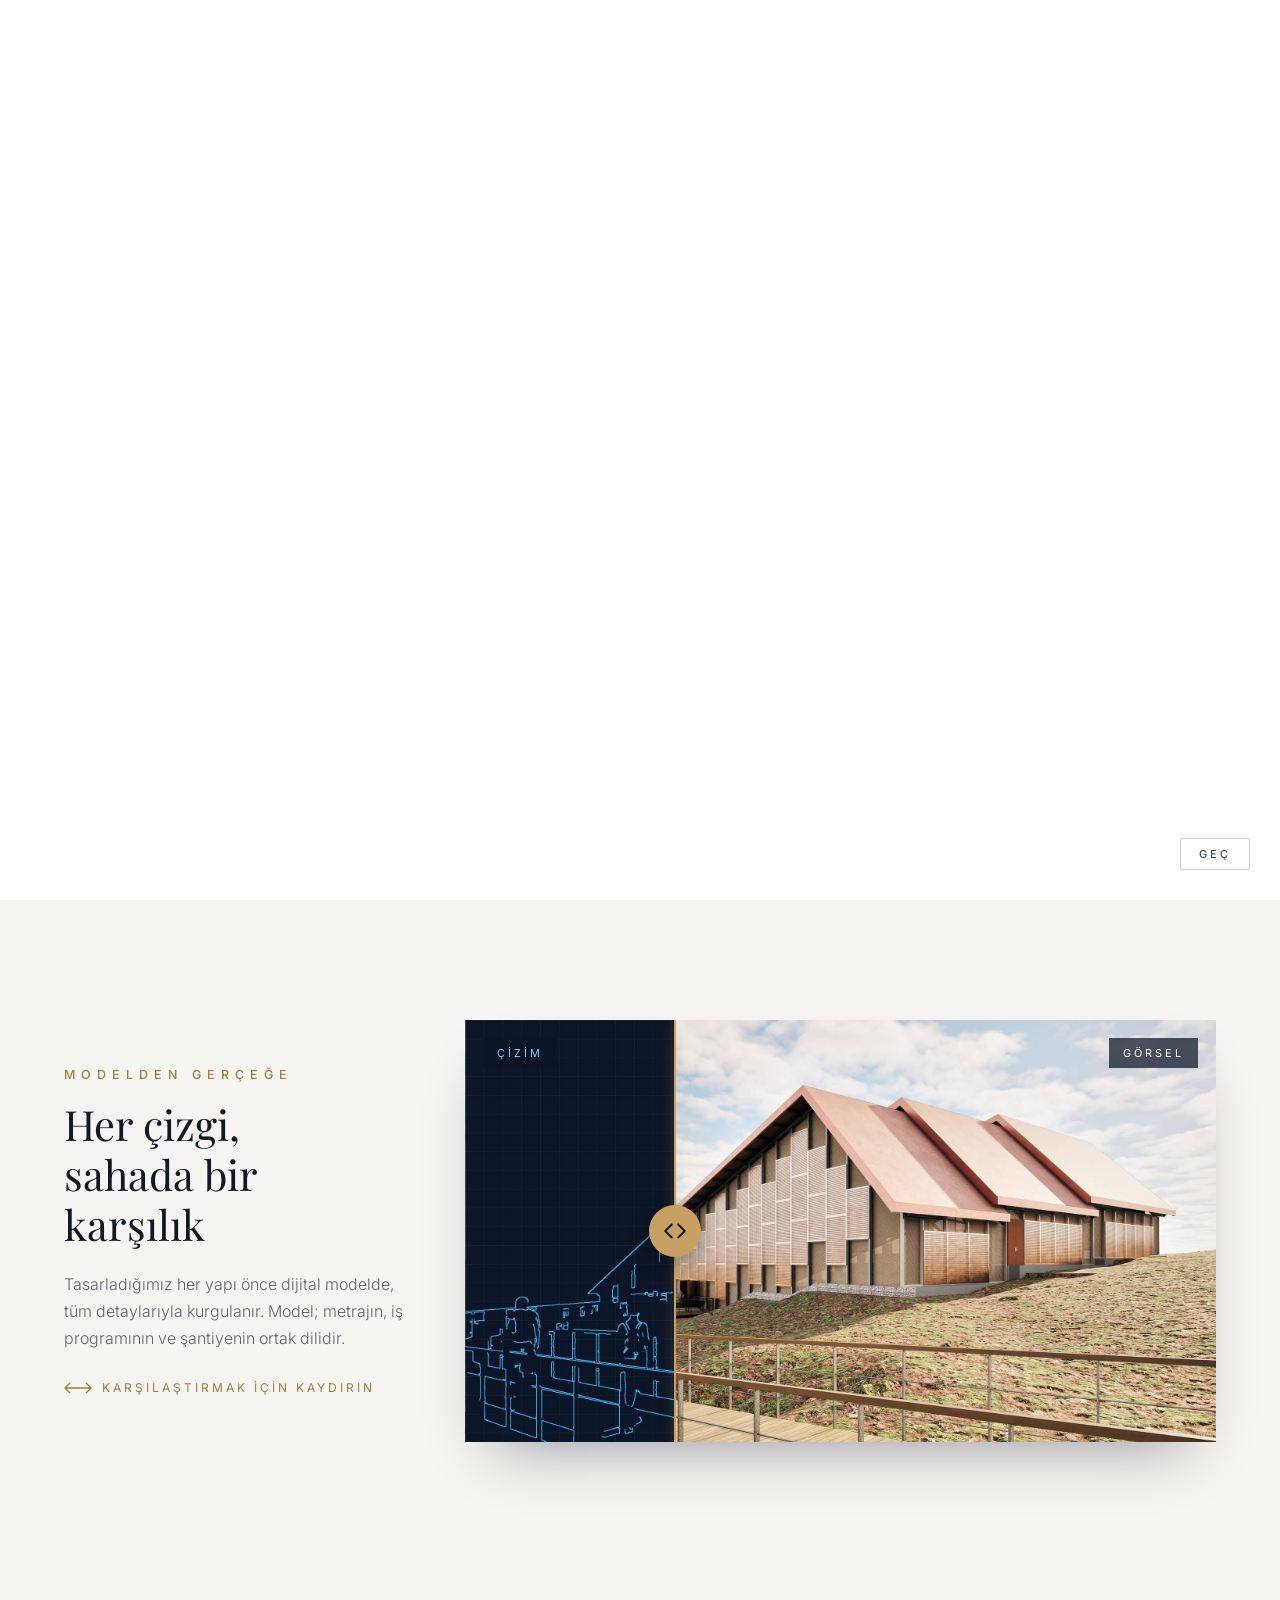
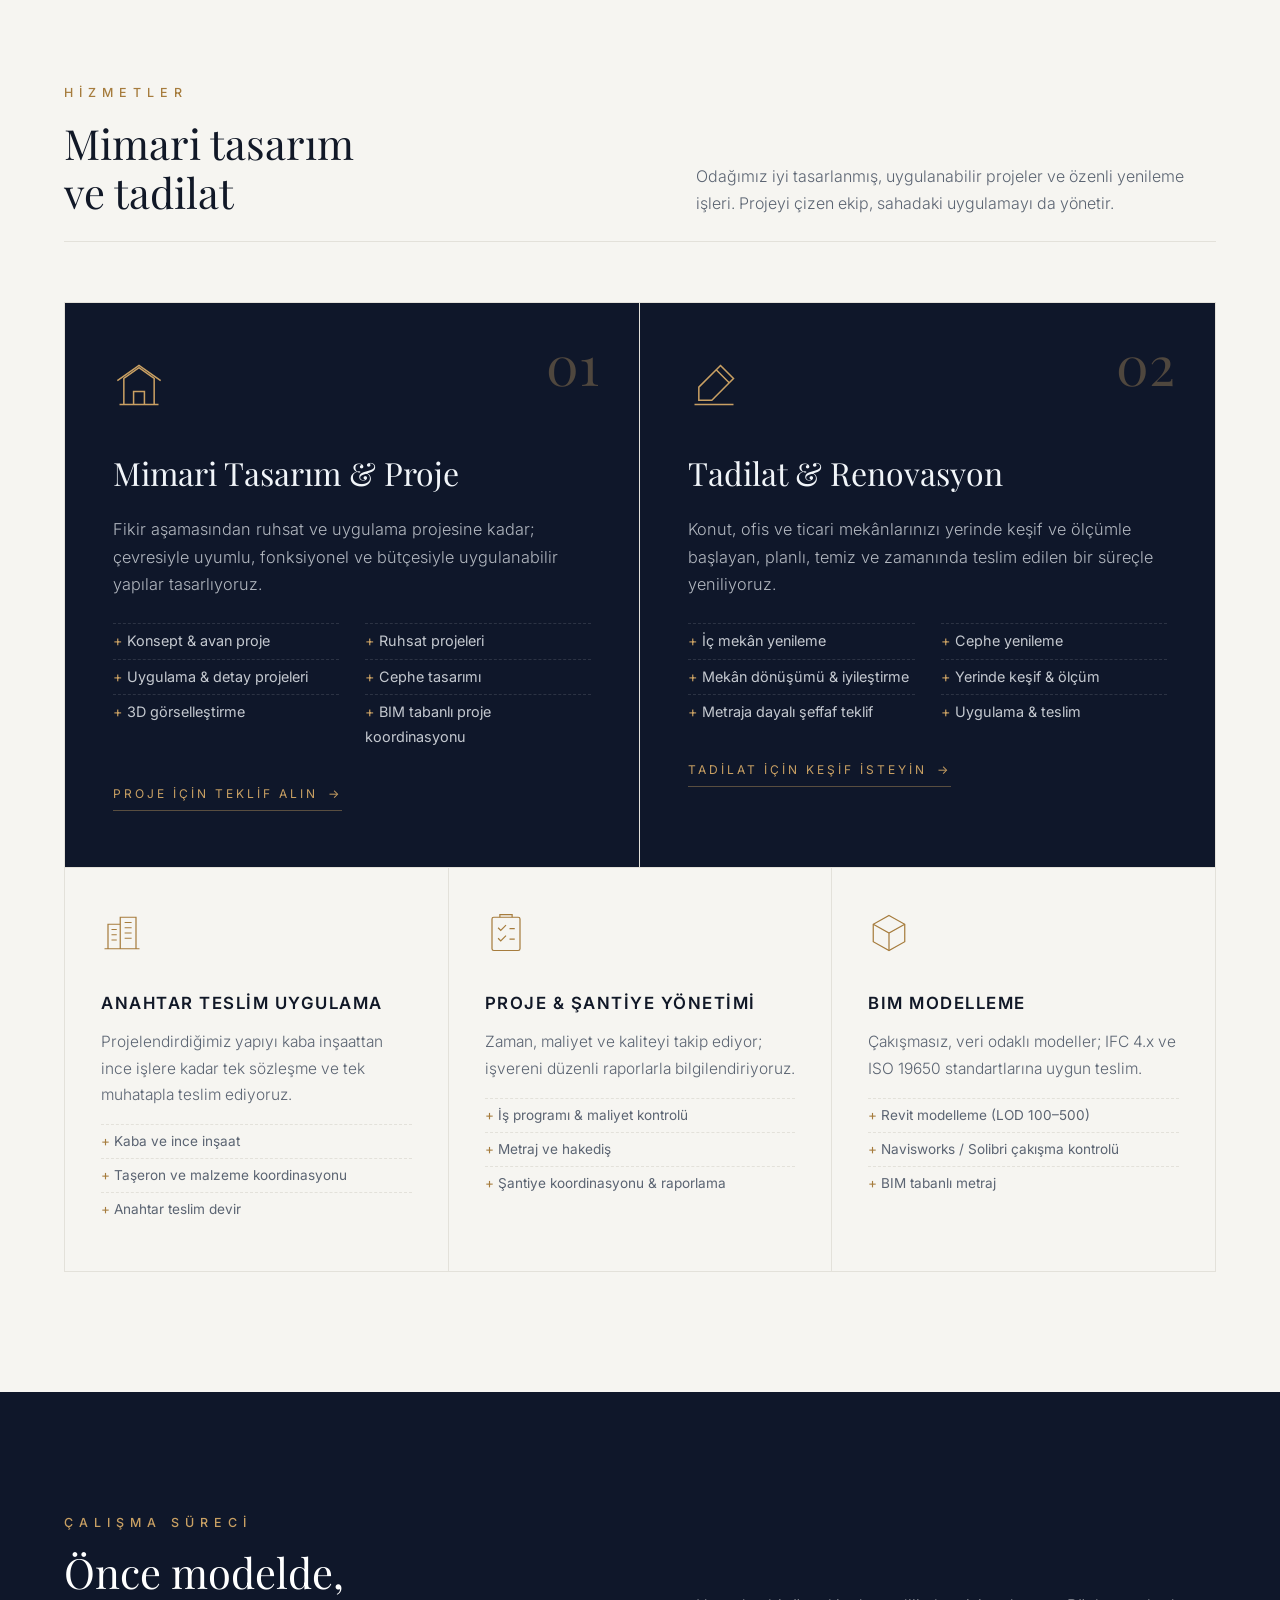
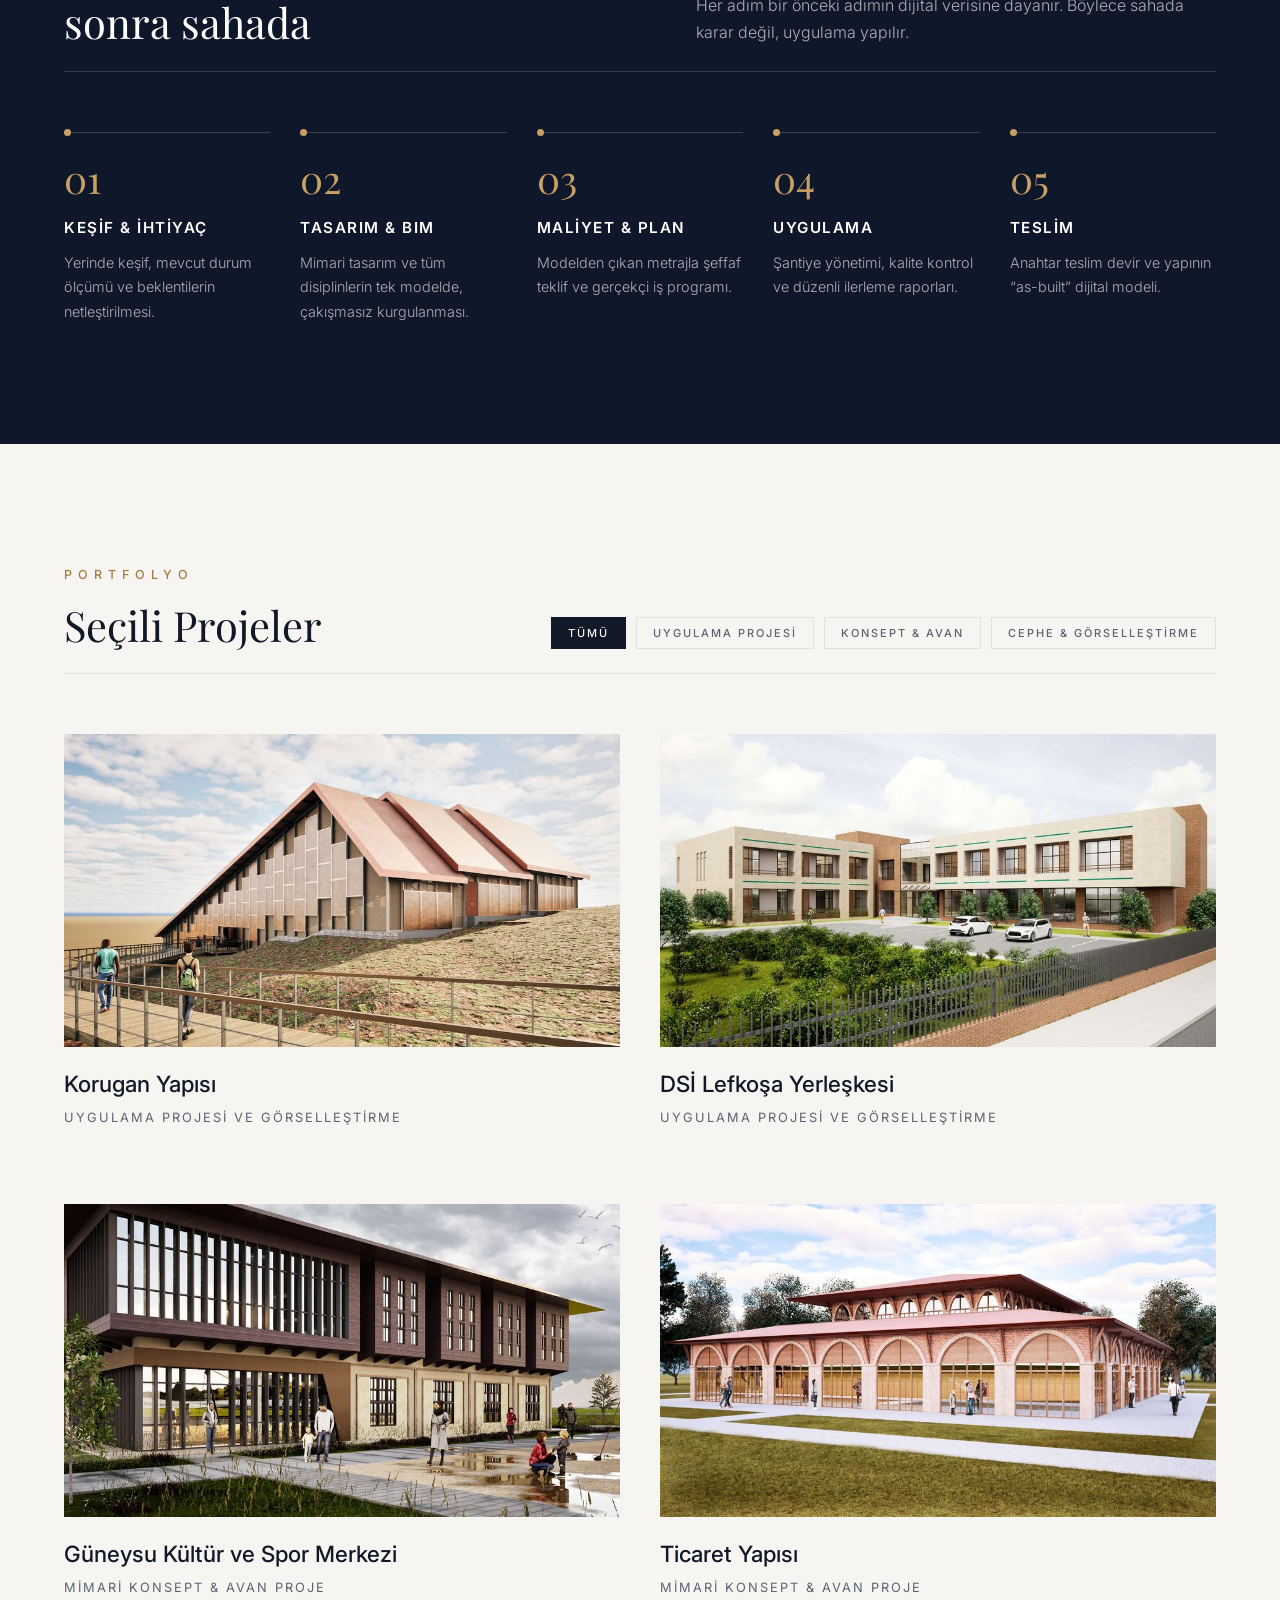
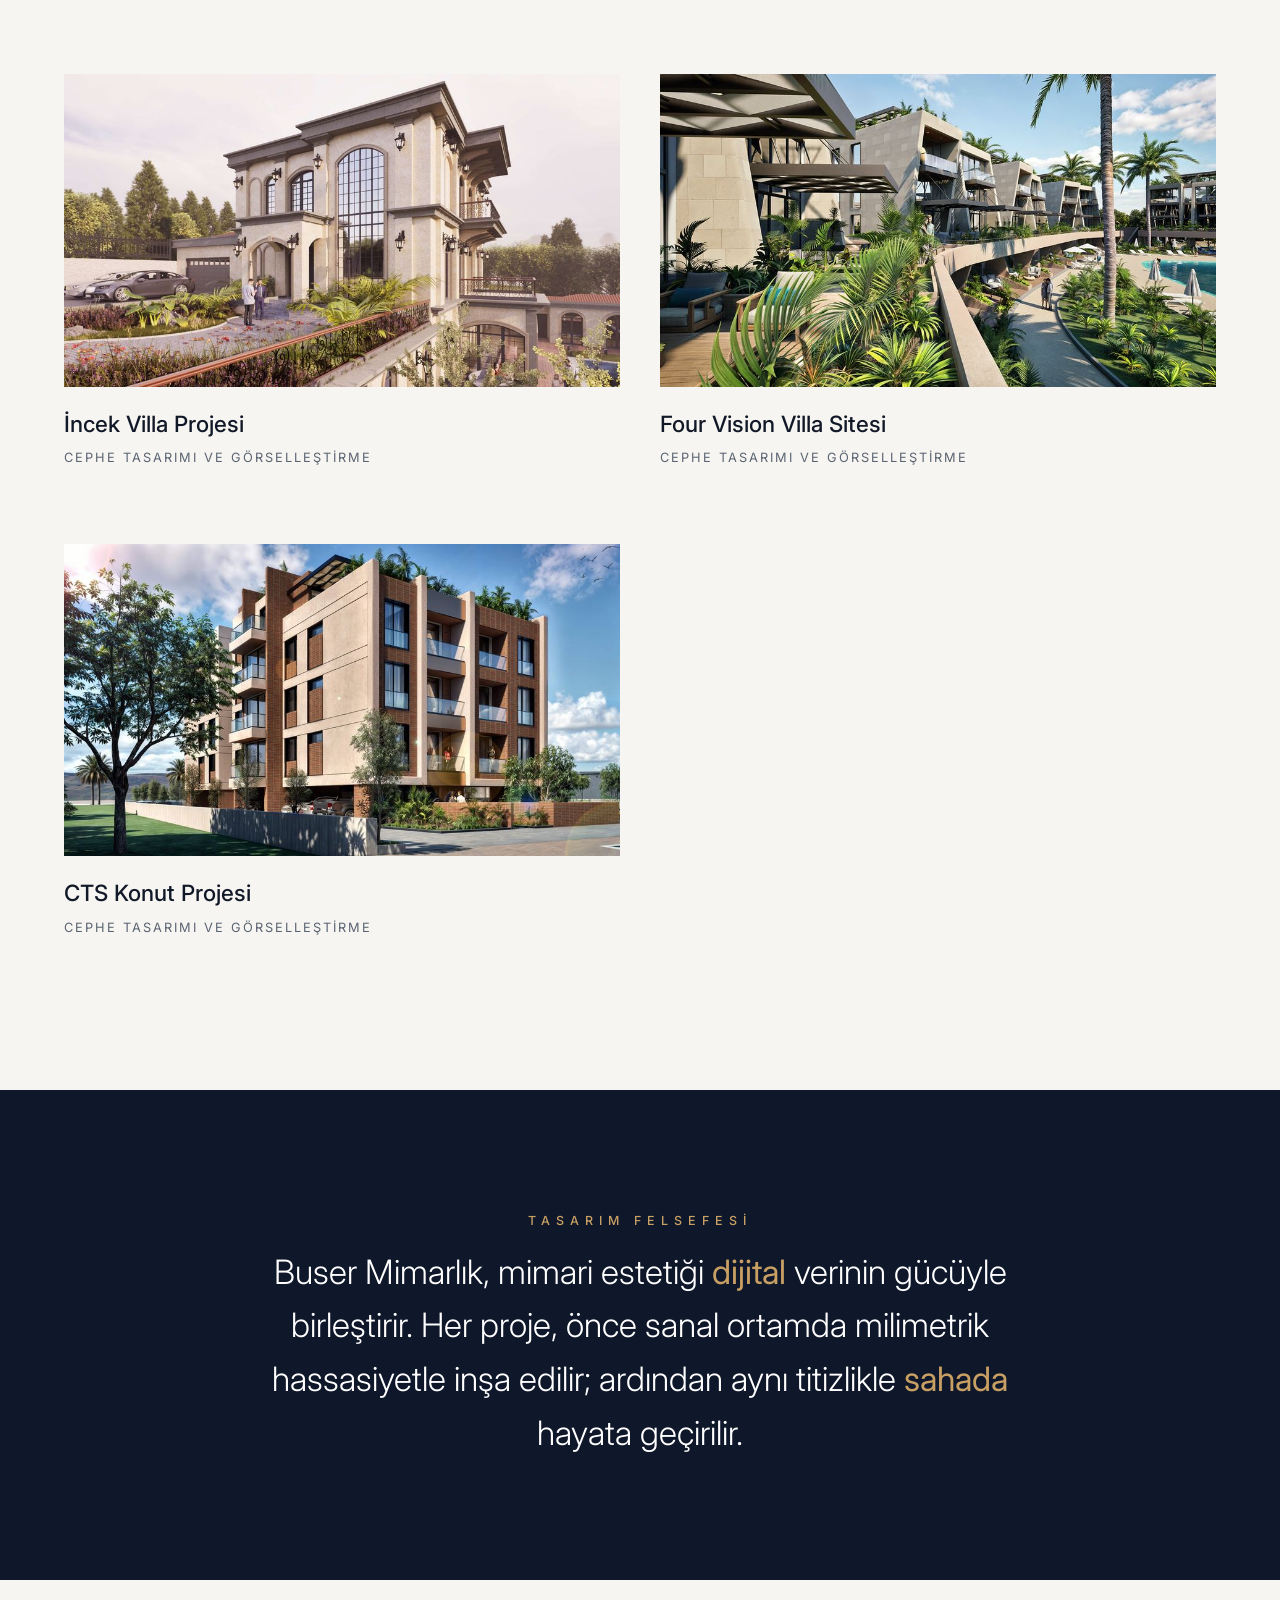
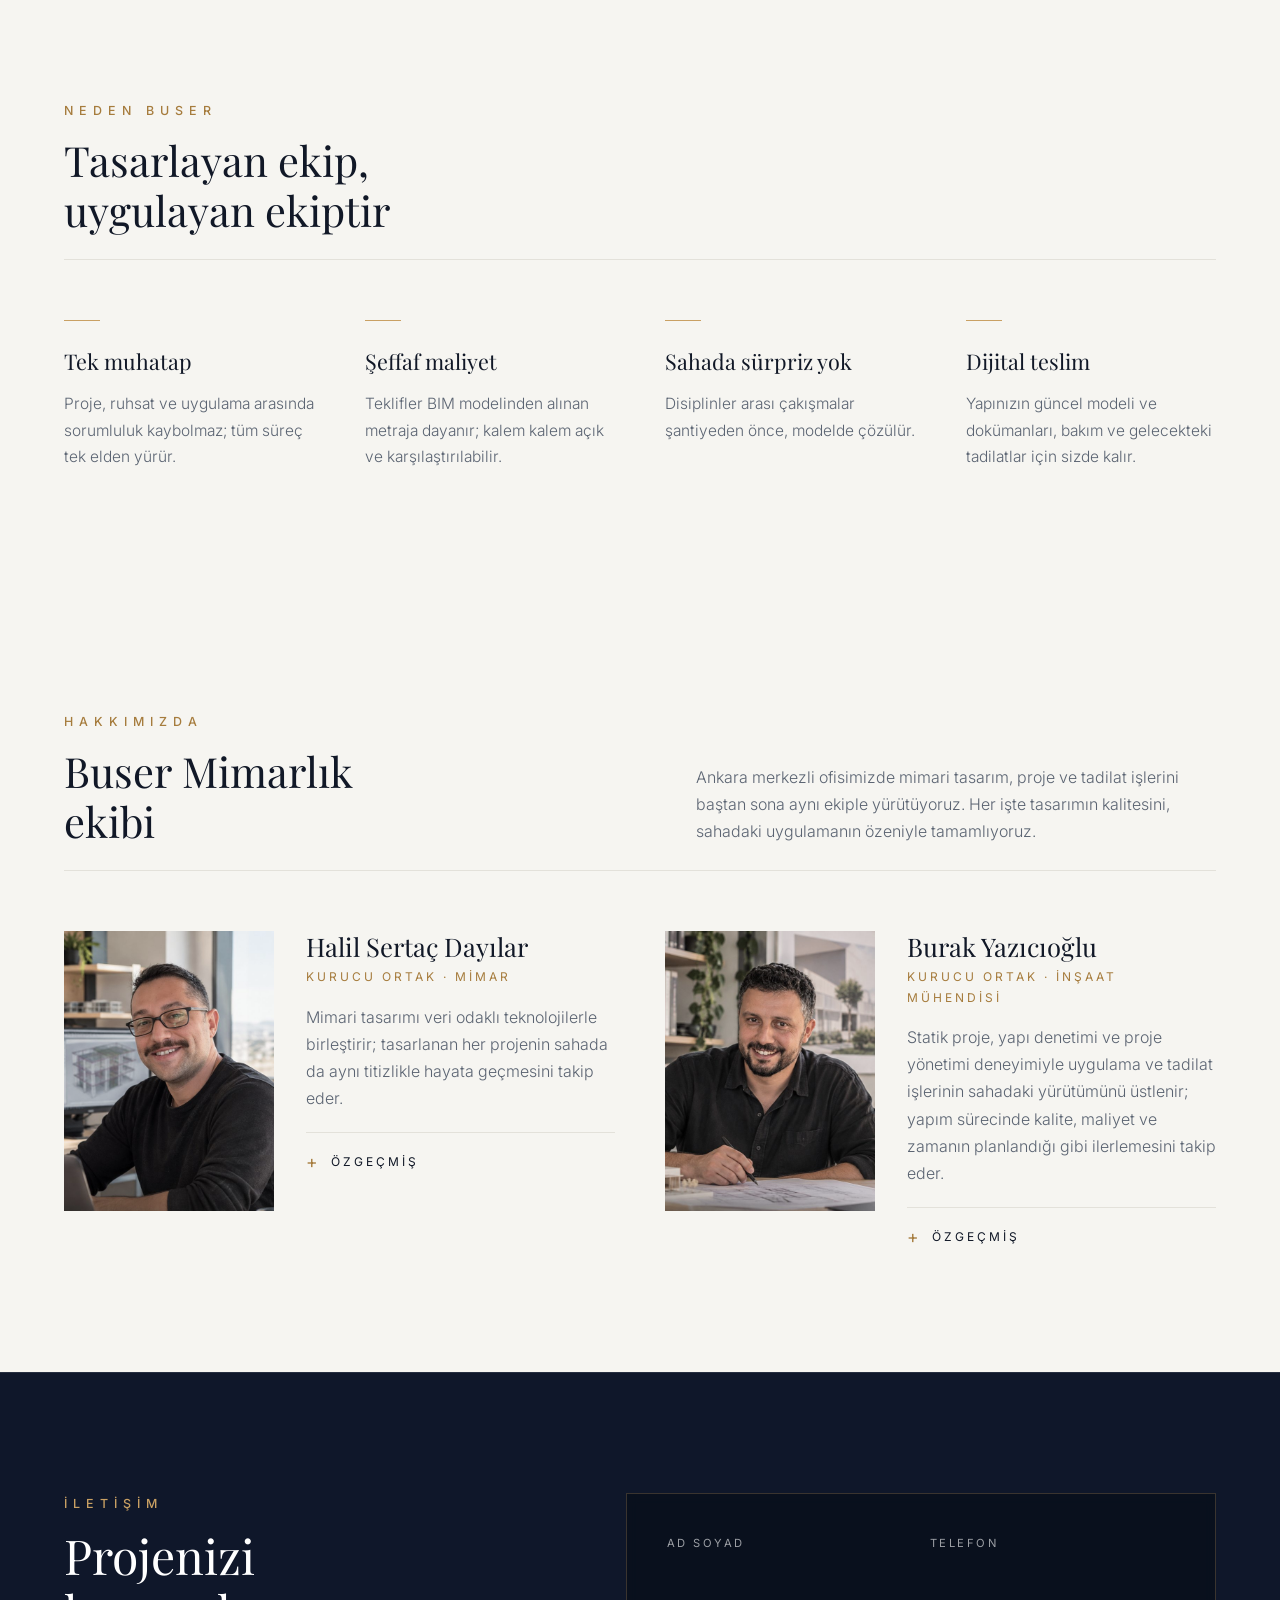
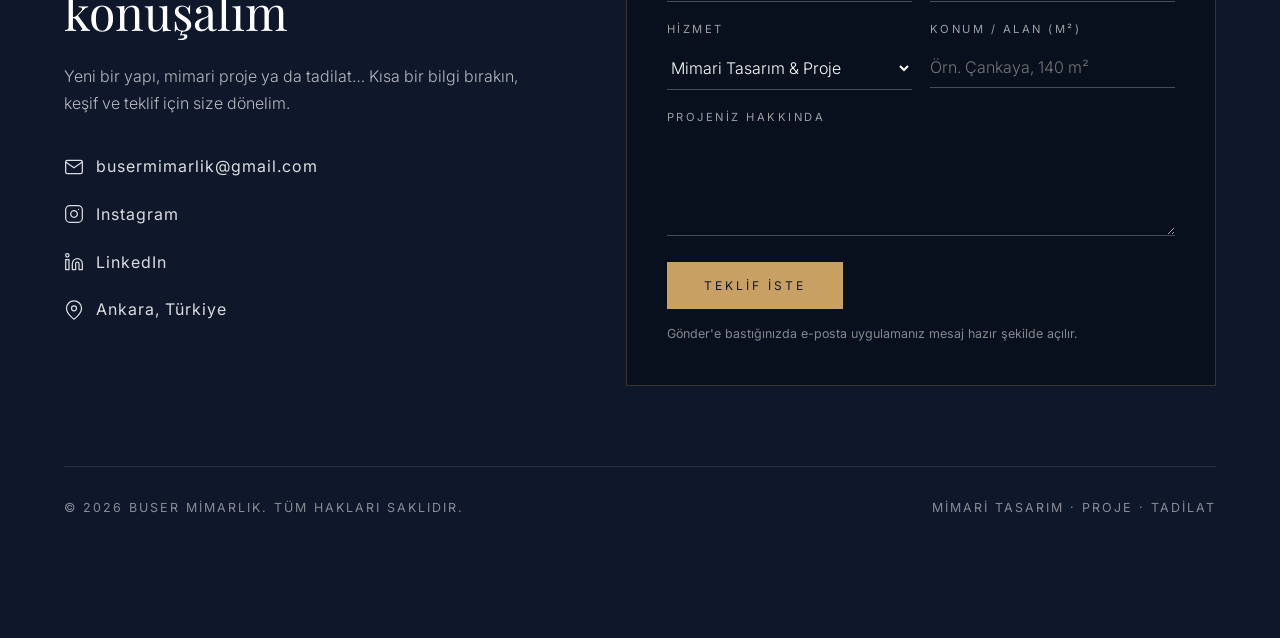
==== commit 4e337c13: "Add files via upload" ====
--- a/index.html
+++ b/index.html
@@ -425,12 +425,11 @@
         </div>
     </footer>
 
-    <a class="wa-float" data-phone data-wa hidden href="#" target="_blank" rel="noopener" aria-label="WhatsApp ile yazın"><svg viewBox="0 0 24 24" fill="currentColor" aria-hidden="true"><path d="M17.47 14.38c-.3-.15-1.76-.87-2.03-.97-.27-.1-.47-.15-.67.15-.2.3-.77.97-.94 1.17-.17.2-.35.22-.64.07-.3-.15-1.25-.46-2.39-1.47-.88-.79-1.48-1.76-1.65-2.06-.17-.3-.02-.46.13-.61.13-.13.3-.35.45-.52.15-.17.2-.3.3-.5.1-.2.05-.37-.02-.52-.08-.15-.67-1.61-.92-2.2-.24-.58-.49-.5-.67-.51h-.57c-.2 0-.52.07-.79.37-.27.3-1.04 1.02-1.04 2.48s1.07 2.88 1.21 3.08c.15.2 2.1 3.2 5.08 4.49.71.31 1.26.49 1.69.63.71.23 1.36.2 1.87.12.57-.09 1.76-.72 2.01-1.41.25-.69.25-1.29.17-1.41-.07-.12-.27-.2-.57-.35zM12.05 21.5h-.01a9.4 9.4 0 0 1-4.8-1.31l-.34-.2-3.57.94.95-3.48-.22-.36a9.43 9.43 0 0 1-1.44-5.01c0-5.2 4.24-9.44 9.45-9.44a9.4 9.4 0 0 1 6.68 2.77 9.38 9.38 0 0 1 2.76 6.68c0 5.21-4.24 9.44-9.45 9.44zm8.04-17.48A11.3 11.3 0 0 0 12.05.5C5.78.5.68 5.6.68 11.86c0 2 .52 3.96 1.52 5.68L.58 23.5l6.1-1.6a11.34 11.34 0 0 0 5.37 1.37h.01c6.26 0 11.36-5.1 11.36-11.36 0-3.04-1.18-5.89-3.33-8.04z"/></svg></a>
-
     <button id="scrollTopBtn" type="button" aria-label="Başa dön">
         <svg viewBox="0 0 24 24" fill="none" stroke="currentColor" stroke-width="1.5" stroke-linecap="round" stroke-linejoin="round"><line x1="12" y1="19" x2="12" y2="5"/><polyline points="5 12 12 5 19 12"/></svg>
     </button>
 
     <script src="assets/main.js" defer></script>
+    <script src="assets/chat.js" defer></script>
 </body>
 </html>
--- a/assets/style.css
+++ b/assets/style.css
@@ -456,3 +456,69 @@
     .person { grid-template-columns: 1fr; gap: 22px; }
     .person-photo { max-width: 260px; }
 }
+
+/* ================= SİZİ ARAYALIM ASİSTANI ================= */
+.chat-launcher {
+    position: fixed; right: 40px; bottom: 40px; z-index: 98; height: 56px; padding: 0 22px 0 8px; border-radius: 28px;
+    display: flex; align-items: center; gap: 12px; border: none; cursor: pointer; background: #0f172a; color: #fff;
+    box-shadow: 0 10px 28px rgba(15, 23, 42, 0.35); font: 500 12px 'Inter', sans-serif; letter-spacing: 2px; text-transform: uppercase;
+    transition: transform 0.3s ease, background-color 0.3s ease;
+}
+.chat-launcher:hover { transform: translateY(-3px); }
+.chat-launcher-icon { width: 40px; height: 40px; border-radius: 50%; background: #25d366; display: flex; align-items: center; justify-content: center; }
+.chat-launcher-icon svg { width: 20px; height: 20px; }
+.chat-launcher.active { background: #1c2a3f; }
+html.dark-theme .chat-launcher { background: #c9a063; color: #0f172a; }
+.chat-panel {
+    position: fixed; right: 40px; bottom: 110px; z-index: 1001; width: 370px; height: min(600px, calc(100vh - 150px));
+    display: flex; flex-direction: column; background: var(--bg-light); border: 1px solid var(--border-color); border-radius: 14px; overflow: hidden;
+    box-shadow: 0 30px 60px -12px rgba(15, 23, 42, 0.45); opacity: 0; transform: translateY(16px); transition: opacity 0.25s ease, transform 0.25s ease;
+}
+.chat-panel[hidden] { display: none; }
+.chat-panel.open { opacity: 1; transform: none; }
+.chat-head { display: flex; align-items: center; gap: 12px; padding: 14px 16px; background: #0f172a; color: #fff; }
+.chat-head img { width: 36px; height: 36px; }
+.chat-head div { flex: 1; line-height: 1.3; }
+.chat-head strong { display: block; font-weight: 600; font-size: 0.95rem; }
+.chat-head span { font-size: 0.75rem; color: #a9b4c4; }
+.chat-close { background: none; border: none; color: #fff; font-size: 28px; line-height: 1; cursor: pointer; padding: 0 4px; opacity: 0.8; }
+.chat-close:hover { opacity: 1; color: var(--accent); }
+.chat-body { flex: 1; overflow-y: auto; padding: 18px 14px; display: flex; flex-direction: column; gap: 10px; scroll-behavior: smooth; }
+.msg { max-width: 85%; padding: 10px 14px; border-radius: 14px; font-size: 0.9rem; line-height: 1.5; animation: msgIn 0.25s ease; }
+.msg.bot { align-self: flex-start; background: var(--bg-card); color: var(--text-dark); border: 1px solid var(--border-color); border-bottom-left-radius: 4px; }
+.msg.user { align-self: flex-end; background: #0f172a; color: #fff; border-bottom-right-radius: 4px; }
+html.dark-theme .msg.user { background: #c9a063; color: #0f172a; }
+.msg .muted { color: var(--text-gray); font-size: 0.82rem; }
+.msg em { color: #b45309; font-style: normal; }
+@keyframes msgIn { from { opacity: 0; transform: translateY(6px); } to { opacity: 1; transform: none; } }
+.msg.typing { display: flex; gap: 4px; padding: 14px; }
+.msg.typing i { width: 6px; height: 6px; border-radius: 50%; background: var(--text-gray); animation: dot 1s infinite ease-in-out; }
+.msg.typing i:nth-child(2) { animation-delay: 0.15s; } .msg.typing i:nth-child(3) { animation-delay: 0.3s; }
+@keyframes dot { 0%, 80%, 100% { opacity: 0.3; transform: translateY(0); } 40% { opacity: 1; transform: translateY(-3px); } }
+.chips { display: flex; flex-wrap: wrap; gap: 8px; justify-content: flex-end; }
+.chip { border: 1px solid var(--accent); background: transparent; color: var(--text-dark); padding: 8px 14px; border-radius: 18px; font: 500 0.82rem 'Inter', sans-serif; cursor: pointer; text-decoration: none; transition: all 0.2s ease; }
+.chip:hover:not(:disabled) { background: var(--accent); color: #0f172a; }
+.chip.solid { background: var(--accent); color: #0f172a; }
+.chip.solid:disabled { opacity: 0.45; cursor: not-allowed; }
+.chip.ghost { border-color: var(--border-color); color: var(--text-gray); }
+.summary { display: grid; gap: 6px; font-size: 0.85rem; }
+.summary span { display: inline-block; min-width: 64px; font-size: 0.7rem; letter-spacing: 1.5px; text-transform: uppercase; color: var(--accent-strong); }
+.consent { background: var(--bg-card); border: 1px solid var(--border-color); border-radius: 12px; padding: 12px; font-size: 0.78rem; color: var(--text-gray); line-height: 1.5; }
+.consent label { display: flex; gap: 10px; align-items: flex-start; cursor: pointer; }
+.consent input[type=checkbox] { margin-top: 3px; accent-color: #a67c3d; width: 16px; height: 16px; flex-shrink: 0; }
+.consent a { color: var(--accent-strong); }
+.consent .hp { position: absolute; left: -9999px; width: 1px; height: 1px; opacity: 0; }
+.consent .ts:not(:empty) { margin-top: 10px; }
+.consent-actions { display: flex; justify-content: space-between; margin-top: 12px; gap: 8px; }
+.chat-input { display: flex; gap: 8px; padding: 10px 12px; border-top: 1px solid var(--border-color); background: var(--bg-card); }
+.chat-input input { flex: 1; border: 1px solid var(--border-color); background: var(--bg-light); color: var(--text-dark); border-radius: 20px; padding: 10px 14px; font: 400 0.9rem 'Inter', sans-serif; min-width: 0; }
+.chat-input input:focus { outline: none; border-color: var(--accent); }
+.chat-input input:disabled { opacity: 0.5; }
+.chat-input button { width: 40px; height: 40px; border-radius: 50%; border: none; background: #0f172a; color: #fff; cursor: pointer; display: flex; align-items: center; justify-content: center; flex-shrink: 0; }
+.chat-input button:disabled { opacity: 0.35; cursor: default; }
+.chat-input button svg { width: 18px; height: 18px; }
+@media screen and (max-width: 768px) {
+    .chat-launcher { right: 16px; bottom: 16px; height: 52px; padding: 0 16px 0 6px; font-size: 11px; }
+    .chat-panel { right: 0; left: 0; bottom: 0; width: 100%; height: 88vh; height: 88dvh; border-radius: 16px 16px 0 0; }
+    .has-wa #scrollTopBtn { bottom: 80px; }
+}
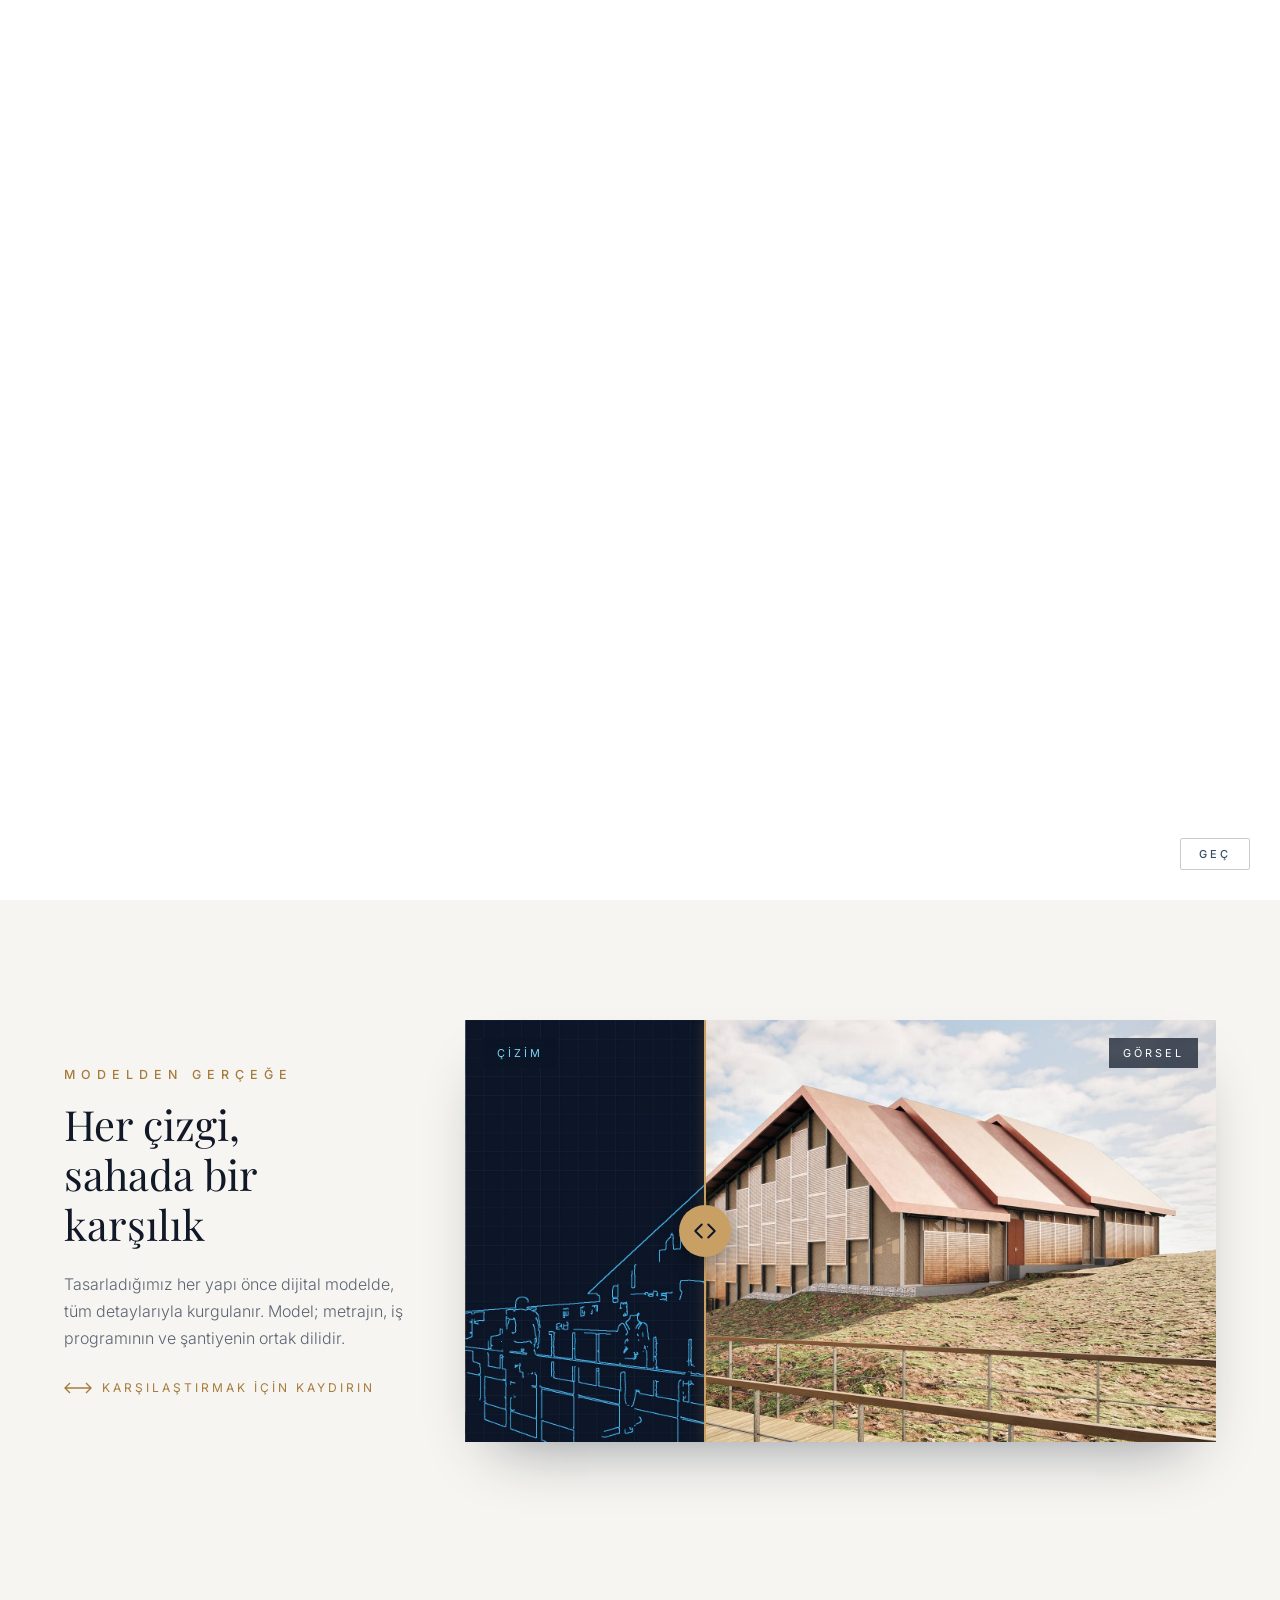
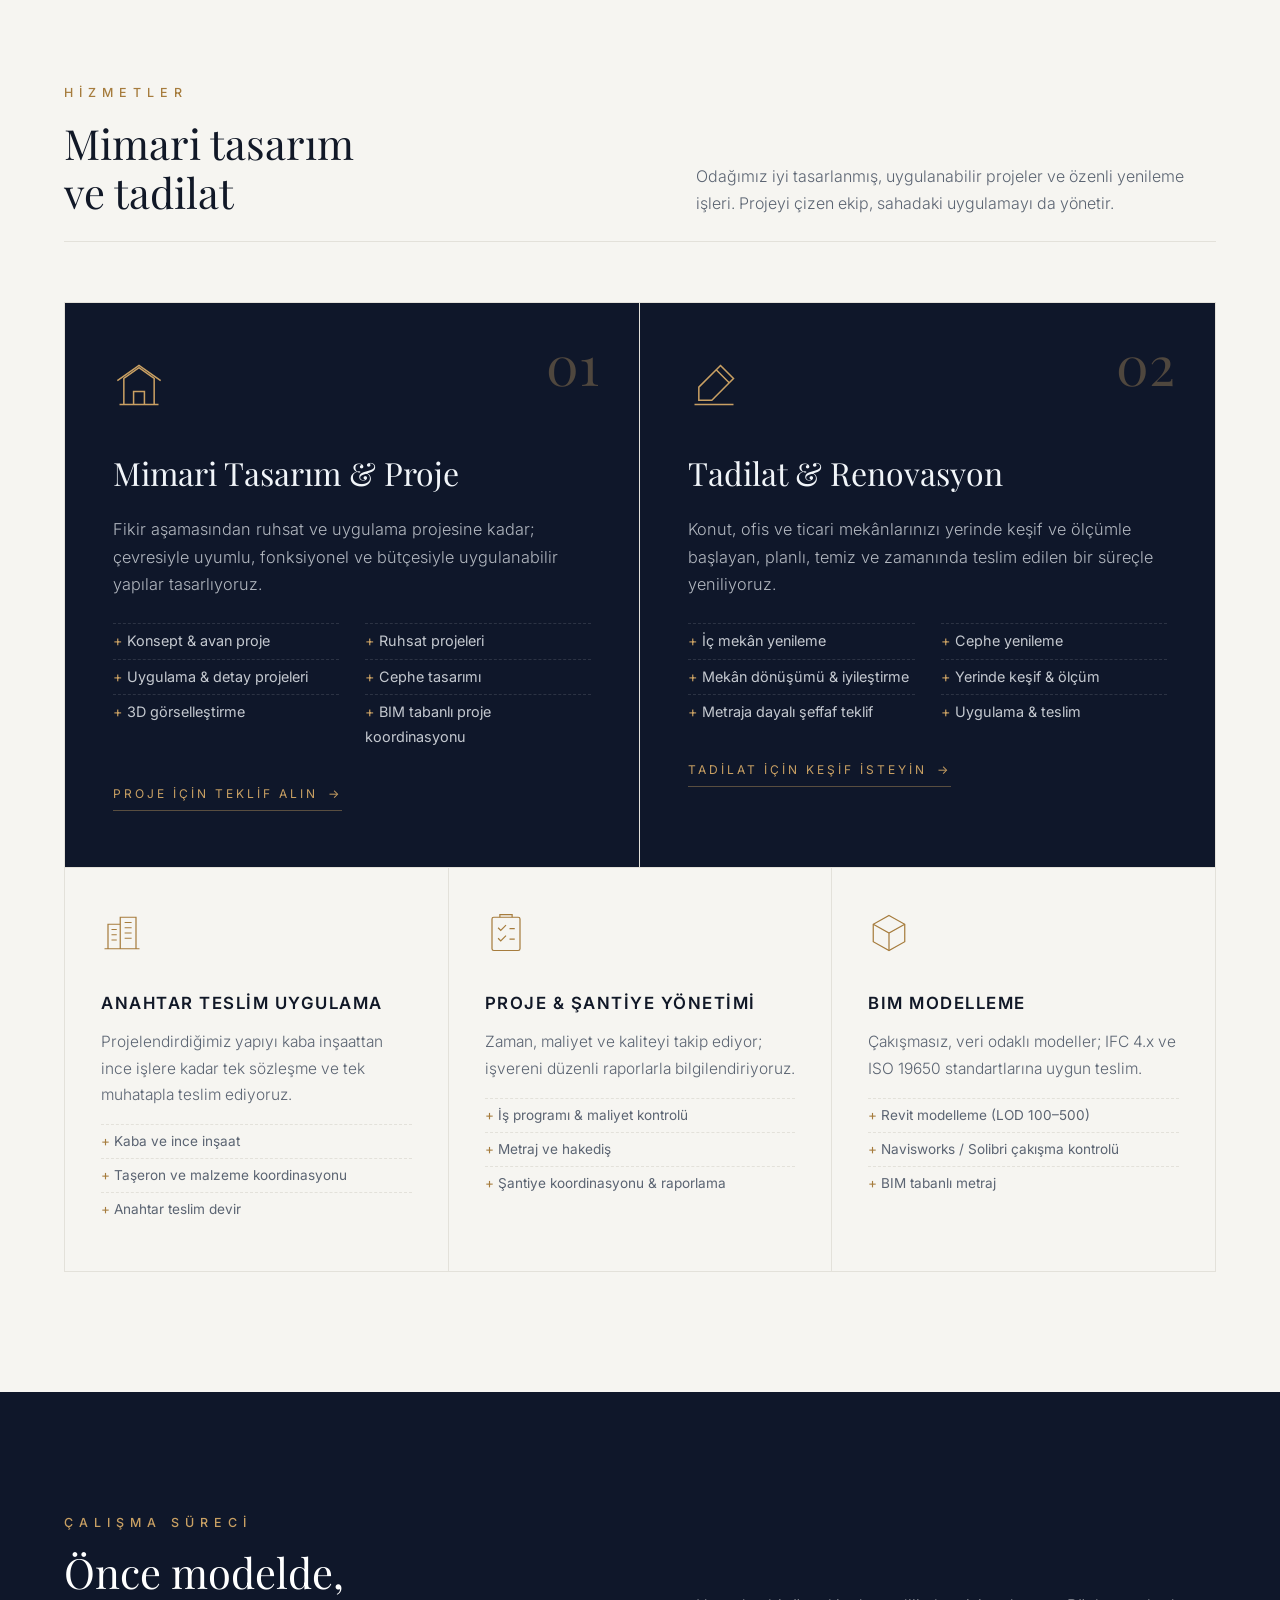
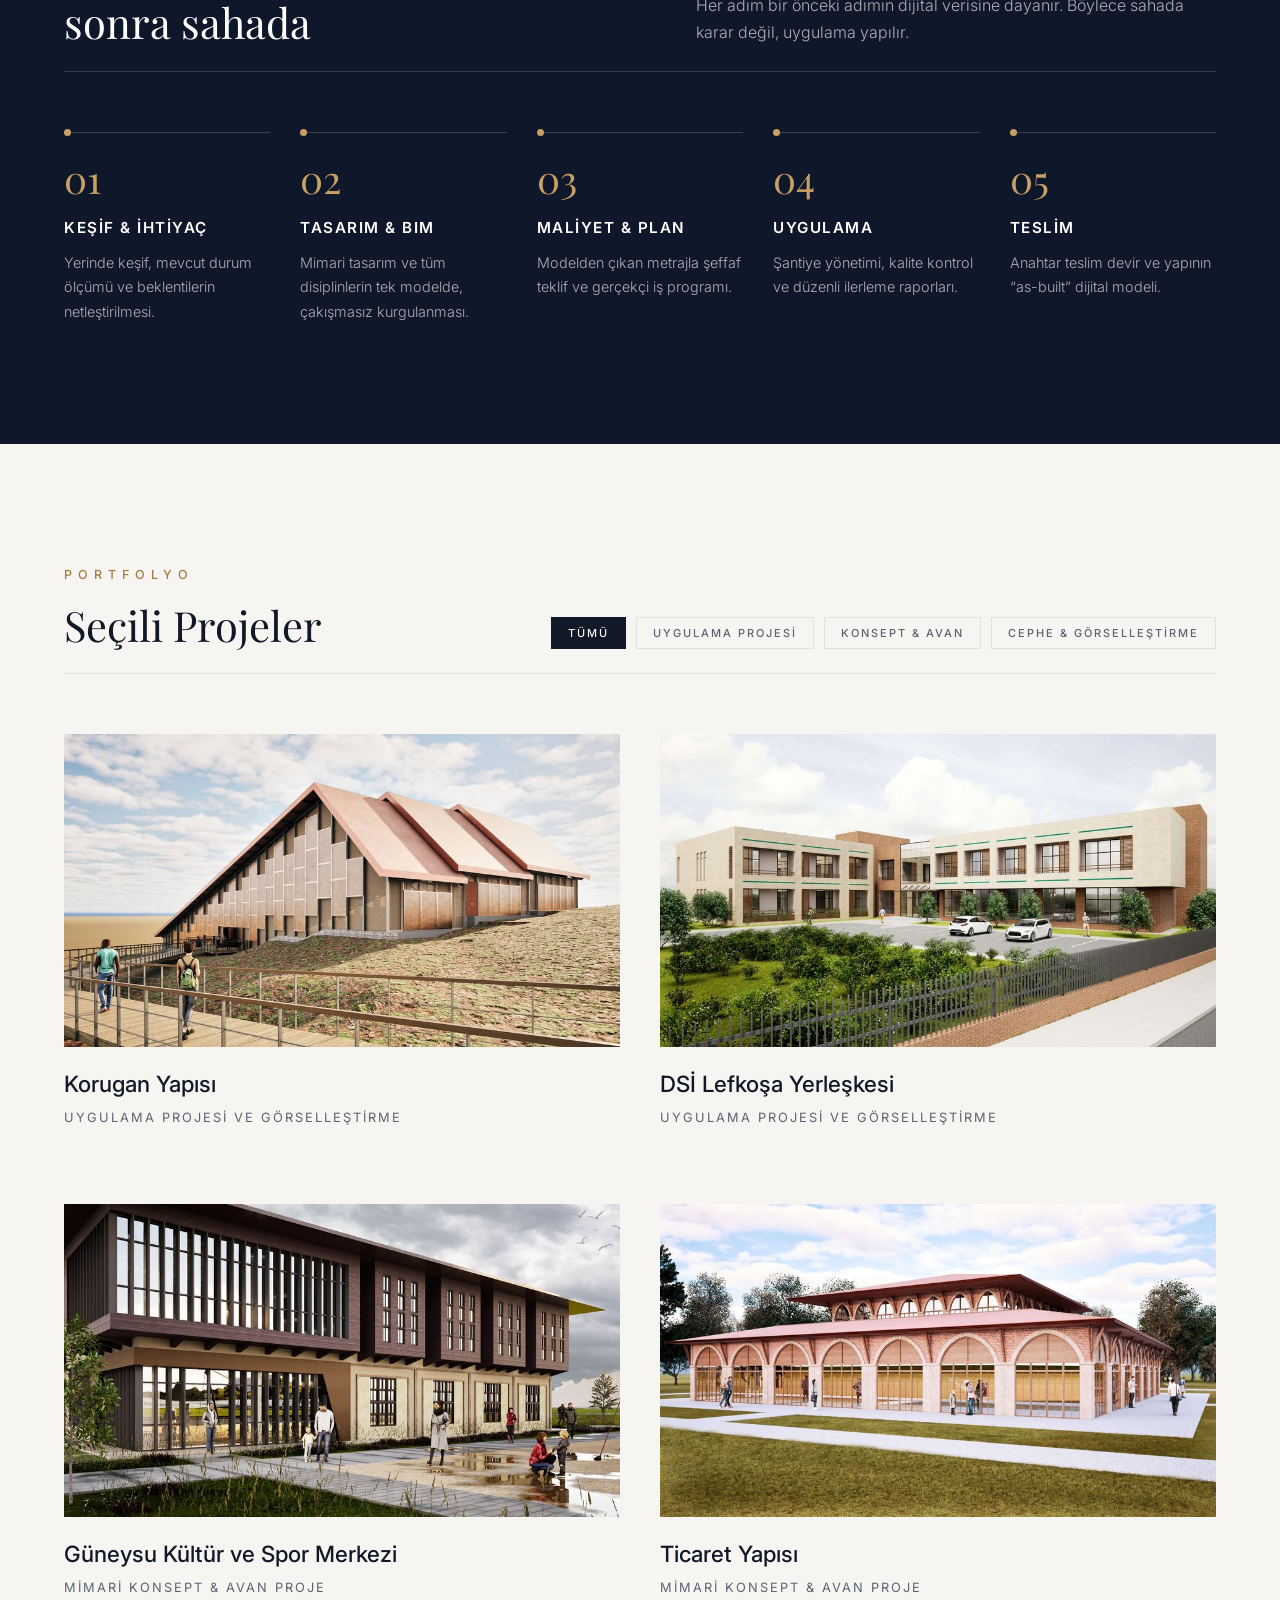
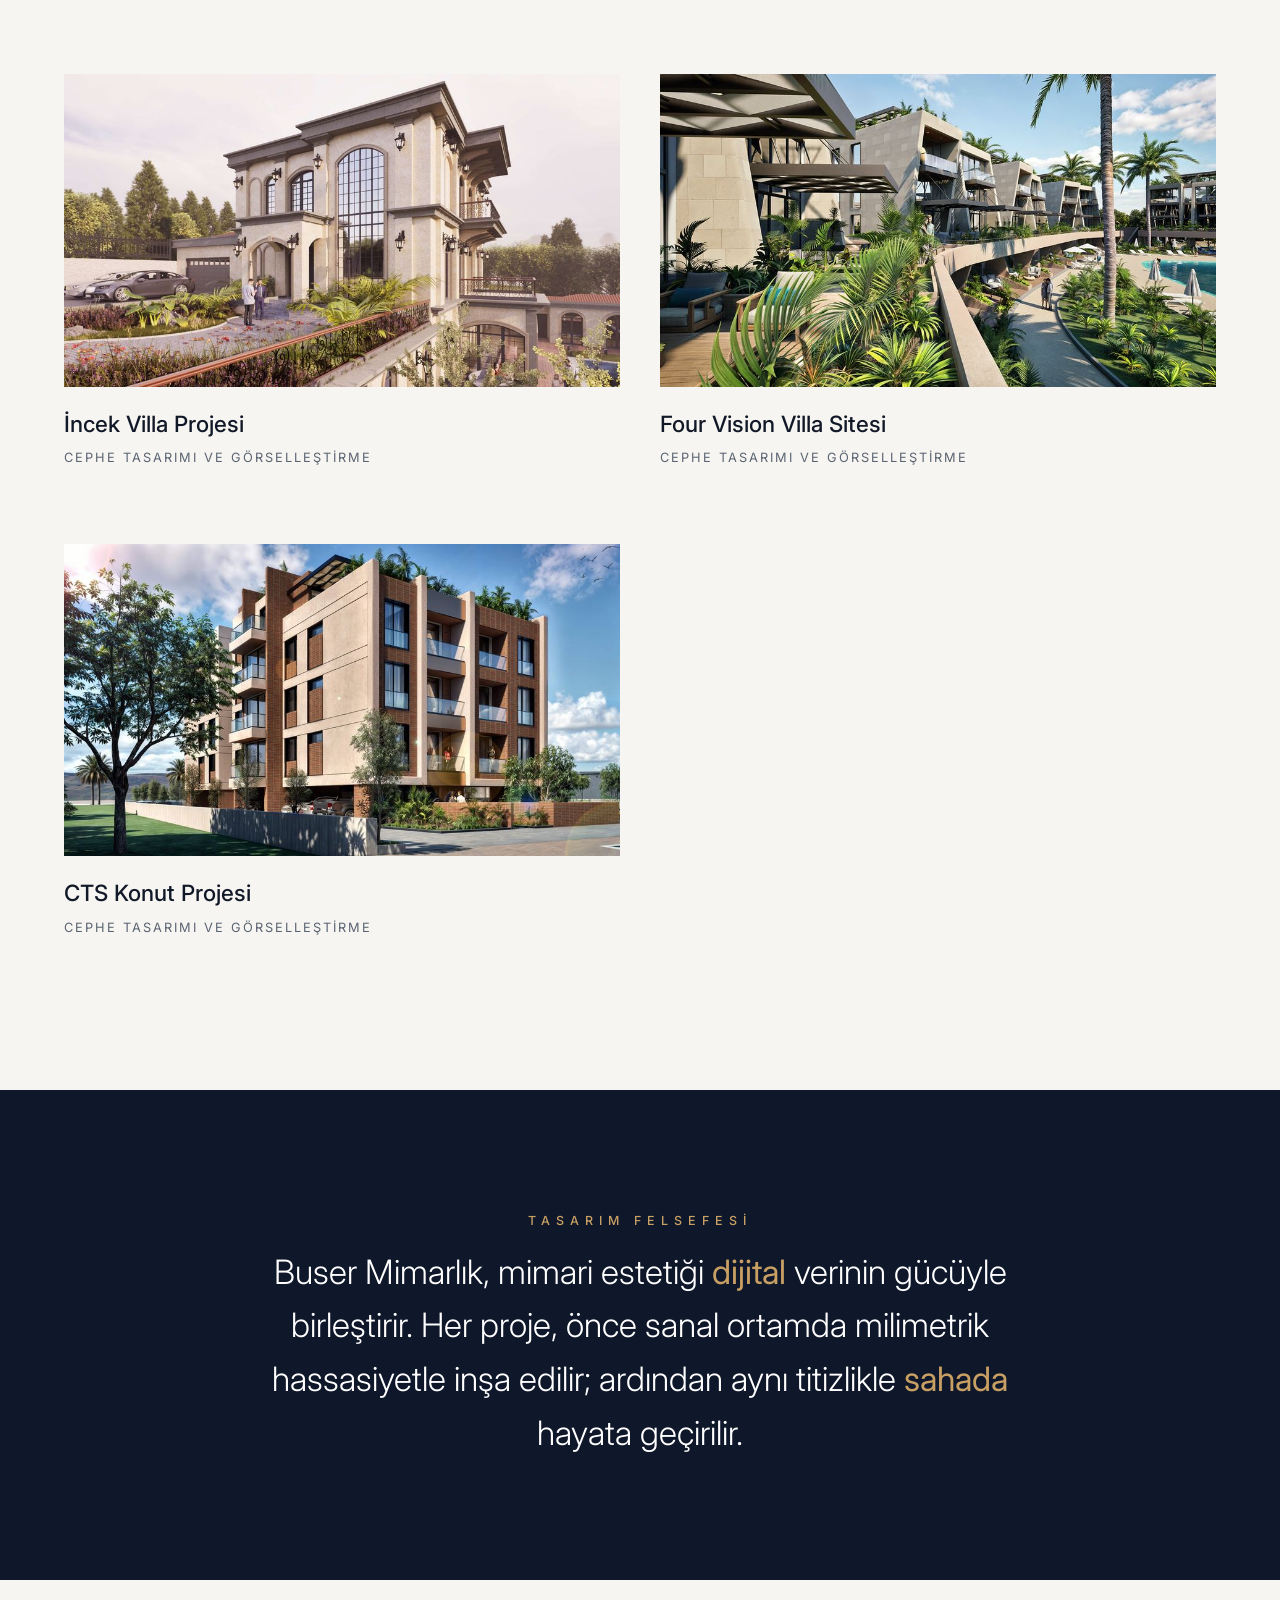
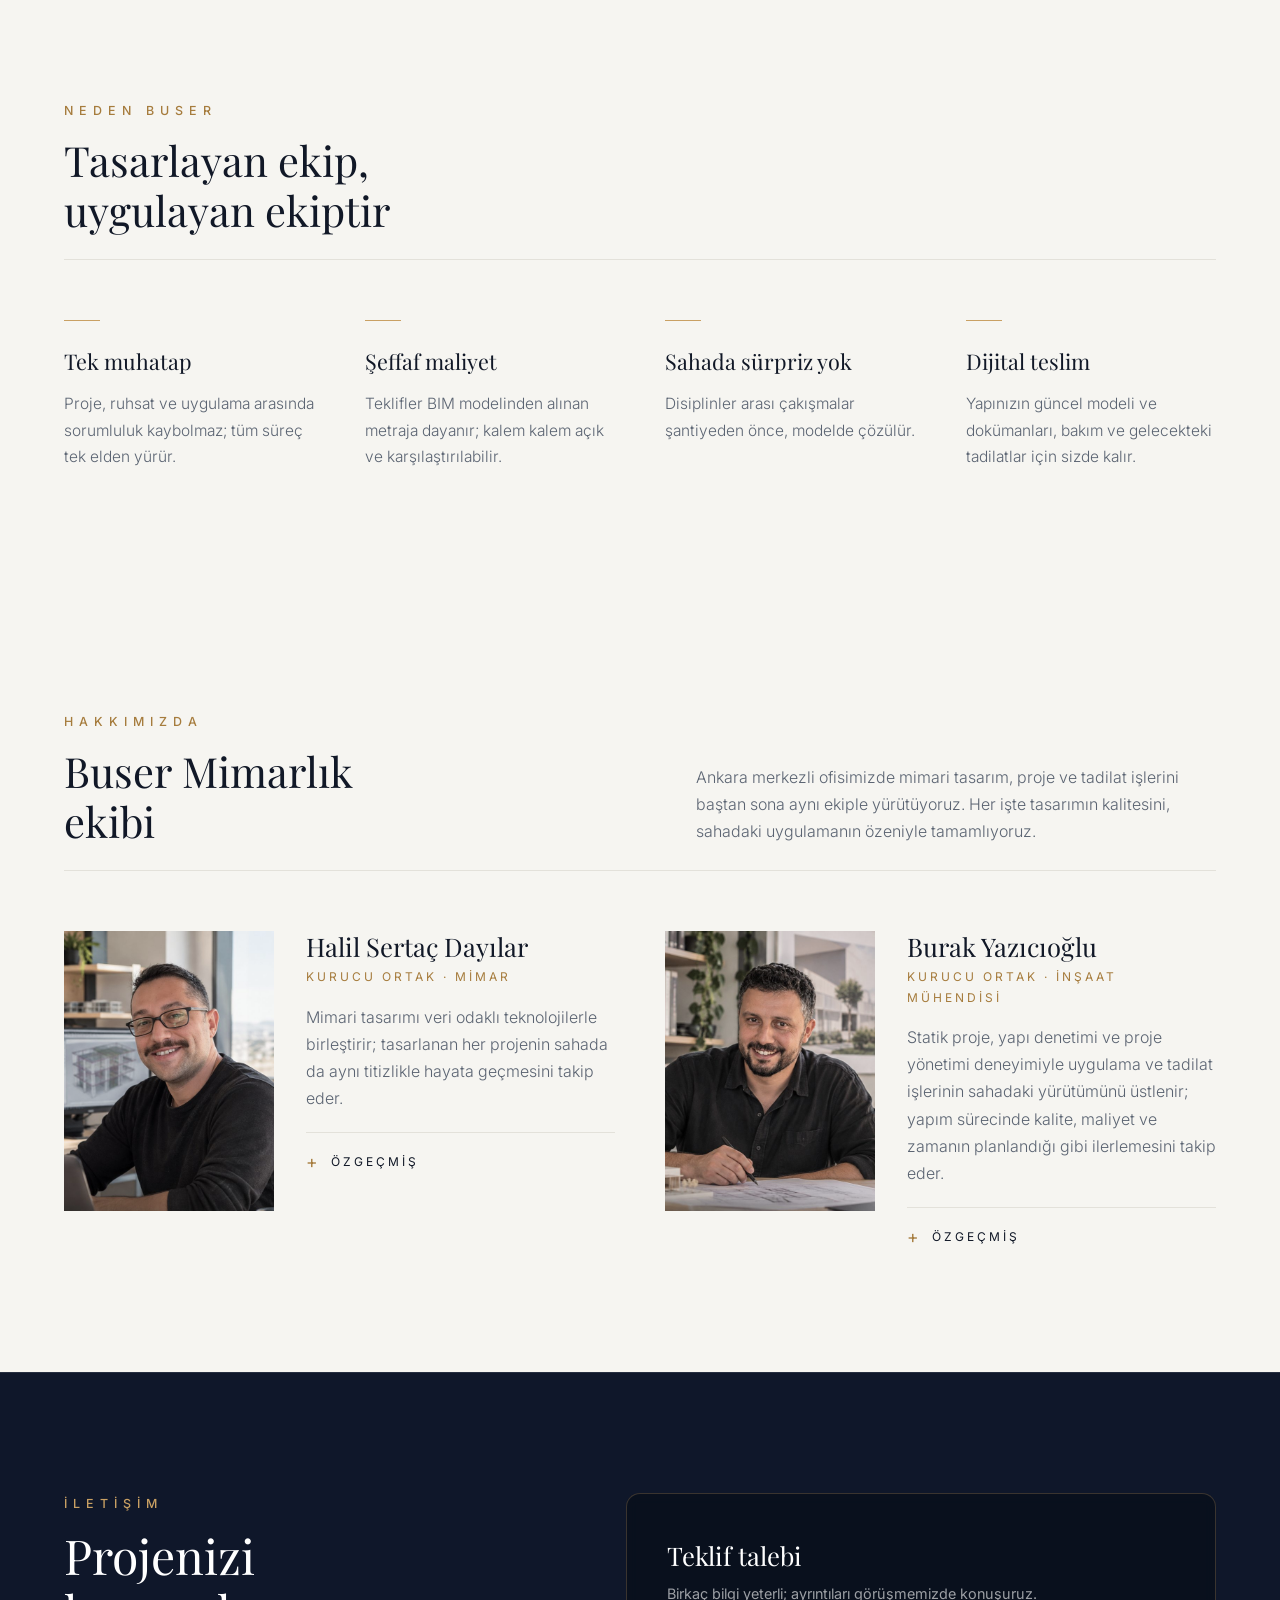
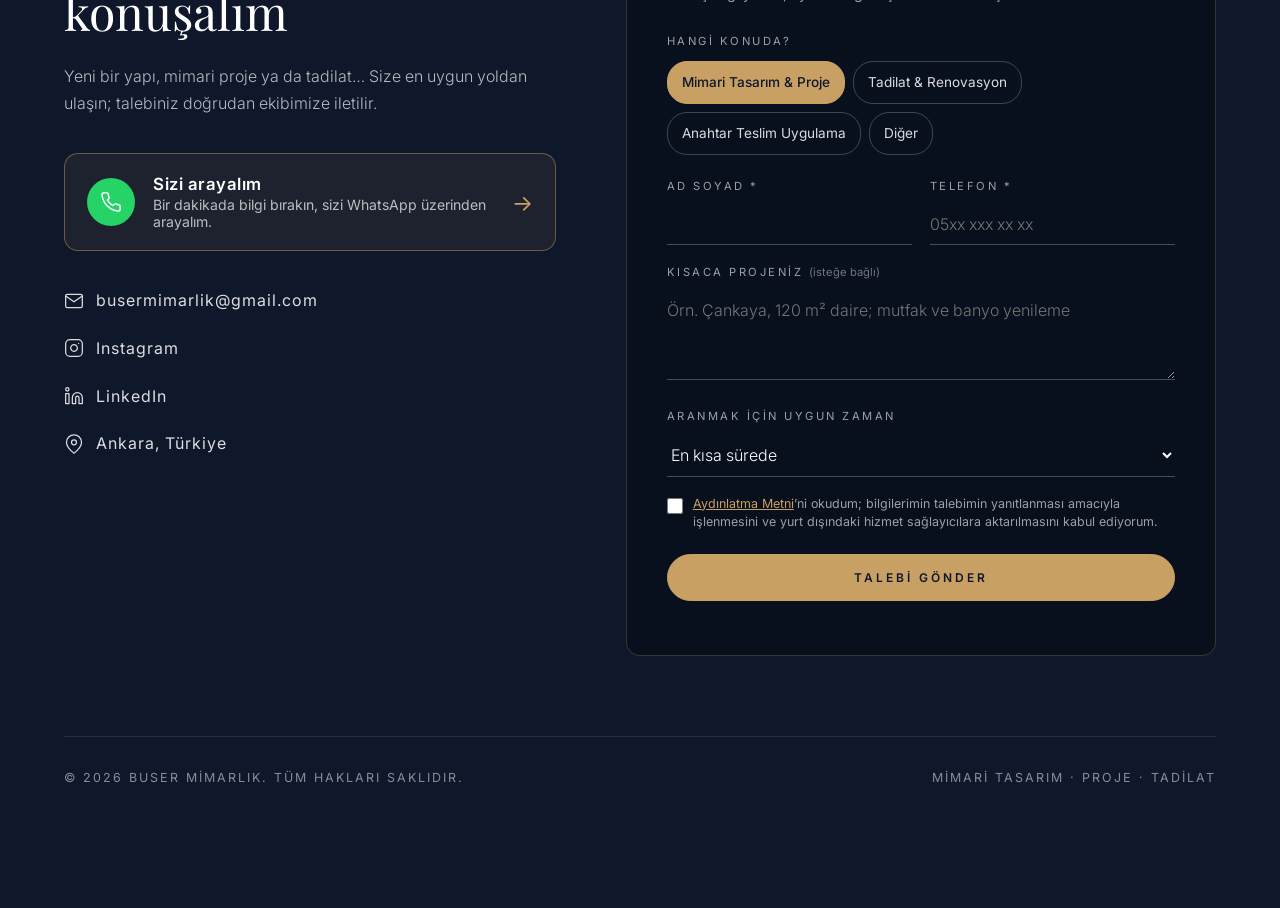
==== commit 28a81471: "Add files via upload" ====
--- a/index.html
+++ b/index.html
@@ -106,7 +106,7 @@
                 <h1>Tasarımdan teslime.<br><em>Tek elden.</em></h1>
                 <p class="hero-sub">Yeni yapınızı ya da yenilemek istediğiniz mekânı tasarlıyor, projesini hazırlıyor ve aynı ekiple sahada hayata geçiriyoruz. Sürpriz maliyet yok, kopuk süreç yok.</p>
                 <div class="hero-actions">
-                    <a href="#contact" class="btn btn-solid">Ücretsiz Keşif &amp; Teklif</a>
+                    <a href="#contact" class="btn btn-solid">Keşif &amp; Teklif İsteyin</a>
                     <a href="#projects" class="btn">Projeleri İncele</a>
                 </div>
                 <div class="hero-pillars" aria-hidden="true">
@@ -371,14 +371,15 @@
                 <div class="hidden-anim">
                     <span class="eyebrow">İletişim</span>
                     <h2>Projenizi<br>konuşalım</h2>
-                    <p class="lead">Yeni bir yapı, mimari proje ya da tadilat… Kısa bir bilgi bırakın, keşif ve teklif için size dönelim.</p>
+                    <p class="lead">Yeni bir yapı, mimari proje ya da tadilat… Size en uygun yoldan ulaşın; talebiniz doğrudan ekibimize iletilir.</p>
+
+                    <button type="button" class="call-card" data-open-chat>
+                        <span class="call-icon" aria-hidden="true"><svg viewBox="0 0 24 24" fill="none" stroke="currentColor" stroke-width="1.6" stroke-linecap="round" stroke-linejoin="round"><path d="M22 16.92v3a2 2 0 0 1-2.18 2 19.8 19.8 0 0 1-8.63-3.07 19.5 19.5 0 0 1-6-6A19.8 19.8 0 0 1 2.12 4.18 2 2 0 0 1 4.11 2h3a2 2 0 0 1 2 1.72c.13.96.36 1.9.7 2.81a2 2 0 0 1-.45 2.11L8.09 9.91a16 16 0 0 0 6 6l1.27-1.27a2 2 0 0 1 2.11-.45c.9.34 1.85.57 2.81.7A2 2 0 0 1 22 16.92z"/></svg></span>
+                        <span class="call-text"><strong>Sizi arayalım</strong><small>Bir dakikada bilgi bırakın, sizi WhatsApp üzerinden arayalım.</small></span>
+                        <span class="call-arrow" aria-hidden="true">→</span>
+                    </button>
+
                     <ul class="contact-lines">
-                        <li data-phone hidden><a data-tel href="#">
-                            <svg viewBox="0 0 24 24" fill="none" stroke="currentColor" stroke-width="1.5" stroke-linecap="round" stroke-linejoin="round"><path d="M22 16.92v3a2 2 0 0 1-2.18 2 19.8 19.8 0 0 1-8.63-3.07 19.5 19.5 0 0 1-6-6A19.8 19.8 0 0 1 2.12 4.18 2 2 0 0 1 4.11 2h3a2 2 0 0 1 2 1.72c.13.96.36 1.9.7 2.81a2 2 0 0 1-.45 2.11L8.09 9.91a16 16 0 0 0 6 6l1.27-1.27a2 2 0 0 1 2.11-.45c.9.34 1.85.57 2.81.7A2 2 0 0 1 22 16.92z"/></svg>
-                            <span data-tel-text></span></a></li>
-                        <li data-phone hidden><a data-wa href="#" target="_blank" rel="noopener">
-                            <svg width="20" height="20" viewBox="0 0 24 24" fill="currentColor" aria-hidden="true"><path d="M17.47 14.38c-.3-.15-1.76-.87-2.03-.97-.27-.1-.47-.15-.67.15-.2.3-.77.97-.94 1.17-.17.2-.35.22-.64.07-.3-.15-1.25-.46-2.39-1.47-.88-.79-1.48-1.76-1.65-2.06-.17-.3-.02-.46.13-.61.13-.13.3-.35.45-.52.15-.17.2-.3.3-.5.1-.2.05-.37-.02-.52-.08-.15-.67-1.61-.92-2.2-.24-.58-.49-.5-.67-.51h-.57c-.2 0-.52.07-.79.37-.27.3-1.04 1.02-1.04 2.48s1.07 2.88 1.21 3.08c.15.2 2.1 3.2 5.08 4.49.71.31 1.26.49 1.69.63.71.23 1.36.2 1.87.12.57-.09 1.76-.72 2.01-1.41.25-.69.25-1.29.17-1.41-.07-.12-.27-.2-.57-.35zM12.05 21.5h-.01a9.4 9.4 0 0 1-4.8-1.31l-.34-.2-3.57.94.95-3.48-.22-.36a9.43 9.43 0 0 1-1.44-5.01c0-5.2 4.24-9.44 9.45-9.44a9.4 9.4 0 0 1 6.68 2.77 9.38 9.38 0 0 1 2.76 6.68c0 5.21-4.24 9.44-9.45 9.44zm8.04-17.48A11.3 11.3 0 0 0 12.05.5C5.78.5.68 5.6.68 11.86c0 2 .52 3.96 1.52 5.68L.58 23.5l6.1-1.6a11.34 11.34 0 0 0 5.37 1.37h.01c6.26 0 11.36-5.1 11.36-11.36 0-3.04-1.18-5.89-3.33-8.04z"/></svg>
-                            WhatsApp</a></li>
                         <li><a data-mail href="mailto:busermimarlik@gmail.com">
                             <svg viewBox="0 0 24 24" fill="none" stroke="currentColor" stroke-width="1.5" stroke-linecap="round" stroke-linejoin="round"><path d="M4 4h16c1.1 0 2 .9 2 2v12c0 1.1-.9 2-2 2H4c-1.1 0-2-.9-2-2V6c0-1.1.9-2 2-2z"/><polyline points="22,6 12,13 2,6"/></svg>
                             <span data-mail-text>busermimarlik@gmail.com</span></a></li>
@@ -395,26 +396,36 @@
                 </div>
 
                 <form class="quote-form hidden-anim" id="quoteForm" novalidate>
+                    <div class="qf-head">
+                        <h3>Teklif talebi</h3>
+                        <p>Birkaç bilgi yeterli; ayrıntıları görüşmemizde konuşuruz.</p>
+                    </div>
+                    <fieldset class="field">
+                        <legend>Hangi konuda?</legend>
+                        <div class="svc-pick">
+                            <label><input type="radio" name="service" value="Mimari Tasarım &amp; Proje" checked><span>Mimari Tasarım &amp; Proje</span></label>
+                            <label><input type="radio" name="service" value="Tadilat &amp; Renovasyon"><span>Tadilat &amp; Renovasyon</span></label>
+                            <label><input type="radio" name="service" value="Anahtar Teslim Uygulama"><span>Anahtar Teslim Uygulama</span></label>
+                            <label><input type="radio" name="service" value="Diğer"><span>Diğer</span></label>
+                        </div>
+                    </fieldset>
                     <div class="form-row">
-                        <div class="field"><label for="f-name">Ad Soyad</label><input id="f-name" name="name" required autocomplete="name"></div>
-                        <div class="field"><label for="f-phone">Telefon</label><input id="f-phone" name="phone" type="tel" autocomplete="tel"></div>
-                    </div>
-                    <div class="form-row">
-                        <div class="field"><label for="f-service">Hizmet</label>
-                            <select id="f-service" name="service">
-                                <option>Mimari Tasarım &amp; Proje</option>
-                                <option>Tadilat &amp; Renovasyon</option>
-                                <option>Anahtar Teslim Uygulama</option>
-                                <option>Proje &amp; Şantiye Yönetimi</option>
-                                <option>BIM Modelleme</option>
-                                <option>Diğer</option>
-                            </select>
-                        </div>
-                        <div class="field"><label for="f-city">Konum / Alan (m²)</label><input id="f-city" name="city" placeholder="Örn. Çankaya, 140 m²"></div>
-                    </div>
-                    <div class="field"><label for="f-msg">Projeniz hakkında</label><textarea id="f-msg" name="message" rows="4" required></textarea></div>
-                    <button type="submit" class="btn btn-solid">Teklif İste</button>
-                    <p class="form-note" id="formNote">Gönder'e bastığınızda e-posta uygulamanız mesaj hazır şekilde açılır.</p>
+                        <div class="field"><label for="f-name">Ad Soyad *</label><input id="f-name" name="name" required autocomplete="name"></div>
+                        <div class="field"><label for="f-phone">Telefon *</label><input id="f-phone" name="phone" type="tel" inputmode="tel" required autocomplete="tel" placeholder="05xx xxx xx xx"></div>
+                    </div>
+                    <div class="field"><label for="f-msg">Kısaca projeniz <span class="opt">(isteğe bağlı)</span></label><textarea id="f-msg" name="message" rows="3" maxlength="600" placeholder="Örn. Çankaya, 120 m² daire; mutfak ve banyo yenileme"></textarea></div>
+                    <div class="field"><label for="f-when">Aranmak için uygun zaman</label>
+                        <select id="f-when" name="when">
+                            <option>En kısa sürede</option>
+                            <option>Mesai saatinde (09–18)</option>
+                            <option>Akşam (18–21)</option>
+                            <option>Fark etmez</option>
+                        </select>
+                    </div>
+                    <input type="text" name="website" class="hp" tabindex="-1" autocomplete="off" aria-hidden="true">
+                    <label class="qf-consent"><input type="checkbox" name="consent" required> <span><a href="kvkk.html" target="_blank" rel="noopener">Aydınlatma Metni</a>’ni okudum; bilgilerimin talebimin yanıtlanması amacıyla işlenmesini ve yurt dışındaki hizmet sağlayıcılara aktarılmasını kabul ediyorum.</span></label>
+                    <button type="submit" class="btn btn-solid qf-submit">Talebi Gönder</button>
+                    <p class="form-note" id="formNote" role="status"></p>
                 </form>
             </div>
 
--- a/assets/style.css
+++ b/assets/style.css
@@ -522,3 +522,47 @@
     .chat-panel { right: 0; left: 0; bottom: 0; width: 100%; height: 88vh; height: 88dvh; border-radius: 16px 16px 0 0; }
     .has-wa #scrollTopBtn { bottom: 80px; }
 }
+
+/* ================= İLETİŞİM (yeniden) ================= */
+.call-card {
+    width: 100%; display: flex; align-items: center; gap: 18px; text-align: left; cursor: pointer; margin: 6px 0 36px;
+    padding: 20px 22px; border-radius: 14px; border: 1px solid rgba(201, 160, 99, 0.45); background: rgba(201, 160, 99, 0.08);
+    color: var(--text-light); font-family: inherit; transition: background-color 0.3s ease, transform 0.3s ease, border-color 0.3s ease;
+}
+.call-card:hover { background: rgba(201, 160, 99, 0.16); border-color: var(--accent); transform: translateY(-2px); }
+.call-icon { width: 48px; height: 48px; border-radius: 50%; background: #25d366; color: #fff; display: flex; align-items: center; justify-content: center; flex-shrink: 0; }
+.call-icon svg { width: 22px; height: 22px; }
+.call-text { flex: 1; }
+.call-text strong { display: block; font-size: 1.05rem; font-weight: 600; letter-spacing: 0.5px; }
+.call-text small { display: block; color: rgba(255,255,255,0.7); font-size: 0.88rem; margin-top: 2px; }
+.call-arrow { font-size: 1.4rem; color: var(--accent); transition: transform 0.3s ease; }
+.call-card:hover .call-arrow { transform: translateX(4px); }
+
+.quote-form { border-radius: 14px; }
+.qf-head h3 { font-family: 'Playfair Display', serif; font-weight: 400; font-size: 1.6rem; margin-bottom: 4px; }
+.qf-head p { color: rgba(255,255,255,0.6); font-size: 0.9rem; margin-bottom: 26px; }
+.quote-form fieldset { border: none; padding: 0; margin: 0 0 22px; }
+.quote-form legend { display: block; font-size: 0.7rem; letter-spacing: 2.5px; text-transform: uppercase; color: rgba(255,255,255,0.6); margin-bottom: 10px; }
+.svc-pick { display: flex; flex-wrap: wrap; gap: 8px; }
+.svc-pick label { cursor: pointer; }
+.svc-pick input { position: absolute; opacity: 0; pointer-events: none; }
+.svc-pick span { display: inline-block; padding: 9px 14px; border-radius: 20px; border: 1px solid rgba(255,255,255,0.22); font-size: 0.85rem; color: rgba(255,255,255,0.85); transition: all 0.2s ease; }
+.svc-pick label:hover span { border-color: var(--accent); }
+.svc-pick input:checked + span { background: var(--accent); border-color: var(--accent); color: #0f172a; font-weight: 500; }
+.svc-pick input:focus-visible + span { outline: 2px solid #fff; outline-offset: 2px; }
+.field .opt { text-transform: none; letter-spacing: 0; opacity: 0.7; }
+.field select { cursor: pointer; }
+.quote-form .hp { position: absolute; left: -9999px; width: 1px; height: 1px; opacity: 0; }
+.qf-consent { display: flex; gap: 10px; align-items: flex-start; font-size: 0.78rem; line-height: 1.5; color: rgba(255,255,255,0.6); margin: 4px 0 22px; cursor: pointer; }
+.qf-consent input { margin-top: 3px; width: 16px; height: 16px; accent-color: #c9a063; flex-shrink: 0; }
+.qf-consent a { color: var(--accent); }
+.qf-submit { width: 100%; border-radius: 30px; font-weight: 600; }
+.qf-submit:disabled { opacity: 0.6; cursor: wait; }
+.form-note.err { color: #fca5a5; }
+.form-note a { color: var(--accent); }
+.qf-done { text-align: center; padding: 40px 10px; }
+.qf-check { display: inline-flex; width: 64px; height: 64px; border-radius: 50%; background: #25d366; color: #fff; font-size: 30px; align-items: center; justify-content: center; margin-bottom: 18px; }
+.qf-done h3 { font-family: 'Playfair Display', serif; font-weight: 400; font-size: 1.7rem; margin-bottom: 10px; }
+.qf-done p { color: rgba(255,255,255,0.75); }
+.svc-pick label { display: inline-block; margin: 0; font-size: inherit; letter-spacing: 0; text-transform: none; color: inherit; }
+#contact { z-index: 2; background-color: #0f172a; }
